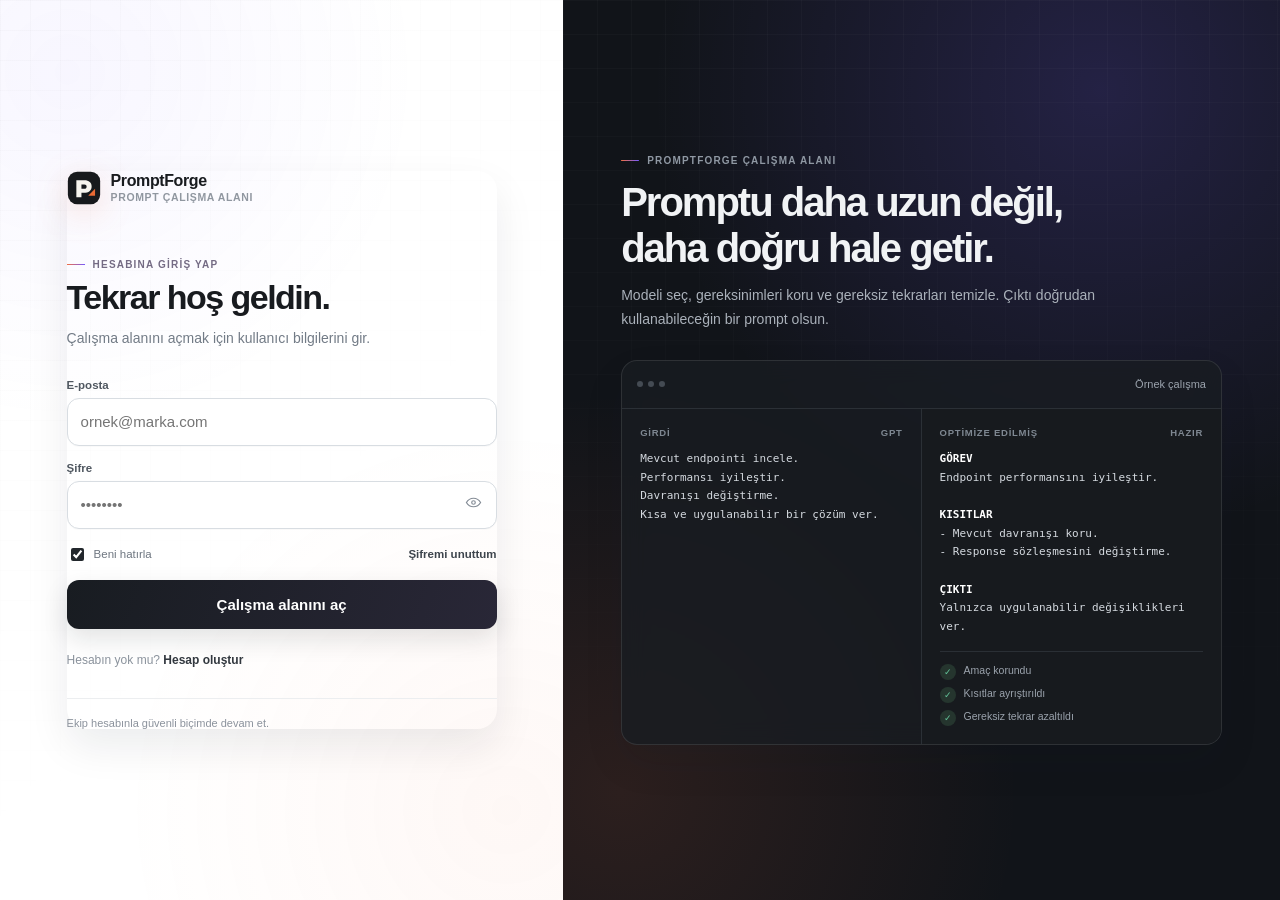
==== wwwroot/app.html @ 9d2fa223 "Add static app shell and auth flow Serve the PromptForge frontend from wwwroot, open the app by defa" ====
<!doctype html>
<html lang="tr">
<head>
  <meta charset="utf-8">
  <meta name="viewport" content="width=device-width,initial-scale=1">
  <meta name="description" content="PromptForge; GPT, Claude, Gemini ve DeepSeek için promptları daha net, daha verimli ve daha kontrollü hale getirir.">
  <title>PromptForge</title>
  <link rel="icon" href="assets/img/kursat-promptforge-mark.svg" type="image/svg+xml">
  <script>
    // Frontend-only önizleme: ilk boyamada yalnızca sistem temasını uygula, veri kalıcılığı kullanma.
    (()=>{const koyu=matchMedia?.("(prefers-color-scheme: dark)")?.matches;document.documentElement.dataset.kursatTheme="light";document.documentElement.dataset.kursatThemePref="light";document.documentElement.dataset.kursatDensity="comfortable";document.documentElement.dataset.kursatMotion="on";})();
  </script>
  <!-- Giriş kontrolü: token yoksa sayfa çizilmeden giriş ekranına yönlendir. -->
  <script src="assets/js/kursat-session.js"></script>
  <script>PromptForgeSession.requireAuth("auth/sign-in.html");</script>
  <link rel="stylesheet" href="assets/css/kursat-promptforge.css">
</head>
<body>
<div class="kursat-app">
  <!-- Sol menüyü burada tutuyorum; mobilde aynı menüyü drawer olarak açıyorum. -->
  <aside class="kursat-sidebar" id="kursat-sidebar" aria-label="Ana menü">
    <div class="kursat-brand-row">
      <button class="kursat-brand" type="button" data-kursat-view="forge" aria-label="PromptForge ana çalışma alanı">
        <img src="assets/img/kursat-promptforge-mark.svg" alt="">
        <span class="kursat-brand-copy"><strong>PromptForge</strong></span>
      </button>
      <button class="kursat-sidebar-close" id="kursat-sidebar-close" type="button" aria-label="Menüyü kapat">
        <svg viewBox="0 0 24 24"><path d="m6 6 12 12M18 6 6 18"/></svg>
      </button>
    </div>

    <nav class="kursat-nav" aria-label="PromptForge bölümleri">
      <div class="kursat-nav-group">
        <p class="kursat-nav-label">Çalışma alanı</p>
        <button class="kursat-nav-button is-active" data-kursat-view="forge" type="button"><span class="kursat-nav-icon"><svg viewBox="0 0 24 24"><path d="M12 3v4m0 10v4M3 12h4m10 0h4M5.6 5.6l2.8 2.8m7.2 7.2 2.8 2.8m0-12.8-2.8 2.8m-7.2 7.2-2.8 2.8"/></svg></span><span>Optimize Et</span></button>
      </div>

      <div class="kursat-nav-group">
        <p class="kursat-nav-label">Oluştur</p>
        <button class="kursat-nav-button" data-kursat-view="workshop" type="button"><span class="kursat-nav-icon"><svg viewBox="0 0 24 24"><path d="M4 5h16v14H4zM8 9h8m-8 4h5"/></svg></span><span>Atölye</span></button>
        <button class="kursat-nav-button" data-kursat-view="flows" type="button"><span class="kursat-nav-icon"><svg viewBox="0 0 24 24"><circle cx="6" cy="6" r="2"/><circle cx="18" cy="12" r="2"/><circle cx="6" cy="18" r="2"/><path d="M8 6h4a4 4 0 0 1 4 4v0M8 18h4a4 4 0 0 0 4-4v0"/></svg></span><span>Akışlar</span></button>
        <button class="kursat-nav-button" data-kursat-view="blocks" type="button"><span class="kursat-nav-icon"><svg viewBox="0 0 24 24"><rect x="4" y="4" width="6" height="6" rx="1"/><rect x="14" y="4" width="6" height="6" rx="1"/><rect x="4" y="14" width="6" height="6" rx="1"/><rect x="14" y="14" width="6" height="6" rx="1"/></svg></span><span>Yapı Taşları</span></button>
      </div>

      <div class="kursat-nav-group">
        <p class="kursat-nav-label">Kütüphane</p>
        <button class="kursat-nav-button" data-kursat-view="history" type="button"><span class="kursat-nav-icon"><svg viewBox="0 0 24 24"><path d="M3 12a9 9 0 1 0 3-6.7L3 8"/><path d="M3 3v5h5M12 7v6l4 2"/></svg></span><span>Geçmiş</span></button>
        <button class="kursat-nav-button" data-kursat-view="favorites" type="button"><span class="kursat-nav-icon"><svg viewBox="0 0 24 24"><path d="m12 3 2.7 5.5 6.1.9-4.4 4.3 1 6.1-5.4-2.9-5.4 2.9 1-6.1-4.4-4.3 6.1-.9z"/></svg></span><span>Favoriler</span></button>
      </div>

      <div class="kursat-nav-group">
        <p class="kursat-nav-label">Araçlar</p>
        <button class="kursat-nav-button" data-kursat-view="compare" type="button"><span class="kursat-nav-icon"><svg viewBox="0 0 24 24"><path d="M8 4v16M16 4v16M4 8h4m8 0h4M4 16h4m8 0h4"/></svg></span><span>Karşılaştır</span></button>
        <button class="kursat-nav-button" data-kursat-view="health" type="button"><span class="kursat-nav-icon"><svg viewBox="0 0 24 24"><path d="M4 12h4l2-5 4 10 2-5h4"/></svg></span><span>Prompt Analizi</span></button>
      </div>

      <div class="kursat-nav-group">
        <p class="kursat-nav-label">Tercihler</p>
        <button class="kursat-nav-button" data-kursat-view="settings" type="button"><span class="kursat-nav-icon"><svg viewBox="0 0 24 24"><circle cx="12" cy="12" r="3"/><path d="M19.4 15a1.7 1.7 0 0 0 .3 1.9l.1.1-2.8 2.8-.1-.1a1.7 1.7 0 0 0-1.9-.3 1.7 1.7 0 0 0-1 1.5V21h-4v-.1a1.7 1.7 0 0 0-1-1.5 1.7 1.7 0 0 0-1.9.3l-.1.1L4.2 17l.1-.1a1.7 1.7 0 0 0 .3-1.9A1.7 1.7 0 0 0 3.1 14H3v-4h.1a1.7 1.7 0 0 0 1.5-1 1.7 1.7 0 0 0-.3-1.9L4.2 7 7 4.2l.1.1a1.7 1.7 0 0 0 1.9.3 1.7 1.7 0 0 0 1-1.5V3h4v.1a1.7 1.7 0 0 0 1 1.5 1.7 1.7 0 0 0 1.9-.3l.1-.1L19.8 7l-.1.1a1.7 1.7 0 0 0-.3 1.9 1.7 1.7 0 0 0 1.5 1h.1v4h-.1a1.7 1.7 0 0 0-1.5 1Z"/></svg></span><span>Ayarlar</span></button>
        <button class="kursat-nav-button" id="kursat-signout" type="button"><span class="kursat-nav-icon"><svg viewBox="0 0 24 24"><path d="M10 5H5v14h5M14 8l4 4-4 4M8 12h10"/></svg></span><span>Çıkış</span></button>
      </div>
    </nav>

    <div class="kursat-sidebar-footer"><strong>PromptForge Pro</strong><p>Daha net promptlar oluştur, sürümlerini koru ve iş akışını hızlandır.</p><button class="kursat-sidebar-cta" type="button">Planları Gör</button></div>
  </aside>
  <button class="kursat-sidebar-backdrop" id="kursat-sidebar-backdrop" type="button" aria-label="Menüyü kapat"></button>

  <main class="kursat-main">
    <header class="kursat-topbar">
      <div class="kursat-topbar-left">
        <button class="kursat-mobile-menu" id="kursat-mobile-menu" type="button" aria-label="Menüyü aç"><svg viewBox="0 0 24 24"><path d="M4 7h16M4 12h16M4 17h16"/></svg></button>
        <div class="kursat-page-context"><small id="kursat-context-group">Çalışma alanı</small><strong id="kursat-context-title">Optimize Et</strong></div>
      </div>
      <div class="kursat-topbar-actions">
        <span class="kursat-workspace-status"><i></i><span>Çalışma alanı</span></span>
        <button class="kursat-command-button" id="kursat-open-command" type="button"><svg viewBox="0 0 24 24"><circle cx="11" cy="11" r="6"/><path d="m16 16 4 4"/></svg><span>Ara ve komut çalıştır</span><span class="kursat-key">⌘K</span></button>
        <button class="kursat-icon-button kursat-theme-quick" id="kursat-theme-quick" type="button" aria-label="Temayı değiştir"><svg class="kursat-theme-icon-sun" viewBox="0 0 24 24"><circle cx="12" cy="12" r="4"/><path d="M12 2v2m0 16v2M4.93 4.93l1.42 1.42m11.3 11.3 1.42 1.42M2 12h2m16 0h2M4.93 19.07l1.42-1.42m11.3-11.3 1.42-1.42"/></svg><svg class="kursat-theme-icon-moon" viewBox="0 0 24 24"><path d="M20 15.2A8 8 0 0 1 8.8 4 8.5 8.5 0 1 0 20 15.2Z"/></svg></button>
        <button class="kursat-user-button" type="button" data-kursat-view="settings"><span class="kursat-avatar">PF</span><span>Hesabım</span></button>
      </div>
    </header>

    <div class="kursat-content" id="kursat-main-content" tabindex="-1">
      <!-- Optimize ekranını ana iş akışı olarak burada tutuyorum. -->
      <section class="kursat-view is-active" id="kursat-view-forge" data-kursat-title="Optimize Et" data-kursat-group="Çalışma alanı">
        <div class="kursat-page-head kursat-forge-hero">
          <div class="kursat-page-head-copy"><span class="kursat-eyebrow"><i></i> Prompt optimize edici</span><h1>Daha net promptlar,<br><em>daha güçlü çıktılar.</em></h1><p>Ham talimatlarını daha açık, daha düzenli ve modele daha uyumlu hale getir. Kritik bağlamı koru, gereksiz karmaşıklığı azalt.</p><div class="kursat-hero-meta"><span>Netlik</span><span>Yapı</span><span>Model uyumu</span></div></div>
          <div class="kursat-head-actions"><button class="kursat-button" id="kursat-load-example" type="button">Örnek yükle</button><button class="kursat-button" data-kursat-view="workshop" type="button">Atölyeden başla</button></div>
        </div>

        <div class="kursat-studio-label"><span>01</span><div><strong>Hedef motor</strong><small>Promptun davranışını hedef modele göre kalibre et.</small></div></div>
        <div class="kursat-model-bar" id="kursat-model-bar">
          <button class="kursat-model-option is-active" data-kursat-model="gpt" type="button"><span class="kursat-model-glyph">GPT</span><span class="kursat-model-copy"><strong>GPT</strong><small>OpenAI</small></span></button>
          <button class="kursat-model-option" data-kursat-model="claude" type="button"><span class="kursat-model-glyph">CL</span><span class="kursat-model-copy"><strong>Claude</strong><small>Anthropic</small></span></button>
          <button class="kursat-model-option" data-kursat-model="gemini" type="button"><span class="kursat-model-glyph">GM</span><span class="kursat-model-copy"><strong>Gemini</strong><small>Google</small></span></button>
          <button class="kursat-model-option" data-kursat-model="deepseek" type="button"><span class="kursat-model-glyph">DS</span><span class="kursat-model-copy"><strong>DeepSeek</strong><small>DeepSeek</small></span></button>
          <button class="kursat-model-option" data-kursat-model="universal" type="button"><span class="kursat-model-glyph">∞</span><span class="kursat-model-copy"><strong>Evrensel</strong><small>Model bağımsız</small></span></button>
        </div>

        <article class="kursat-control-deck" aria-label="Prompt derleme ayarları">
          <div class="kursat-control-deck-head"><div><span class="kursat-studio-index">02</span><strong>Derleme profili</strong></div><span class="kursat-control-hint">Çıktı sözleşmesine otomatik eklenir</span></div>
          <div class="kursat-control-grid">
            <label class="kursat-compact-field"><span>Kullanım senaryosu</span><select class="kursat-select" id="kursat-use-case"><option value="general">Genel</option><option value="coding">Kod & mühendislik</option><option value="research">Araştırma & analiz</option><option value="content">İçerik & marka</option><option value="data">Veri & yapılandırma</option></select></label>
            <label class="kursat-compact-field"><span>Çıktı formatı</span><select class="kursat-select" id="kursat-response-format"><option value="auto">Akıllı seçim</option><option value="markdown">Markdown</option><option value="json">Geçerli JSON</option><option value="table">Tablo</option><option value="checklist">Kontrol listesi</option><option value="code">Kod / dosya</option></select></label>
            <label class="kursat-compact-field"><span>Yanıt dili</span><select class="kursat-select" id="kursat-response-language"><option value="prompt">Prompt ile aynı</option><option value="tr">Türkçe</option><option value="en">English</option></select></label>
            <div class="kursat-policy-stack" aria-label="Davranış politikaları">
              <button class="kursat-policy-toggle is-on" id="kursat-ask-clarifying" type="button" aria-pressed="true"><span><i></i></span><div><strong>Netleştirme kapısı</strong><small>Kritik bilgi eksikse önce sor</small></div></button>
              <button class="kursat-policy-toggle is-on" id="kursat-expose-assumptions" type="button" aria-pressed="true"><span><i></i></span><div><strong>Varsayım görünürlüğü</strong><small>Varsayımları açıkça belirt</small></div></button>
            </div>
          </div>
        </article>

        <section class="kursat-feature-strip" aria-label="PromptForge özellikleri">
          <article class="kursat-feature-tile"><span class="kursat-feature-index">01</span><div><strong>Tek tık optimizasyon</strong><p>Belirsiz istemleri daha net, uygulanabilir ve sonuç odaklı hale getir.</p></div></article>
          <article class="kursat-feature-tile"><span class="kursat-feature-index">02</span><div><strong>Modele göre kalibre et</strong><p>GPT, Claude, Gemini ve DeepSeek için aynı ekrandan doğru davranışı hedefle.</p></div></article>
          <article class="kursat-feature-tile"><span class="kursat-feature-index">03</span><div><strong>Yapı önerileri al</strong><p>Eksik bağlamı, kısıtları ve çıktı formatını otomatik olarak görünür hale getir.</p></div></article>
          <article class="kursat-feature-tile"><span class="kursat-feature-index">04</span><div><strong>Önce / sonra karşılaştır</strong><p>Yapılan değişiklikleri, kalite etkisini ve çıktı farkını tek yerde incele.</p></div></article>
        </section>

        <section class="kursat-example-section" aria-label="Hazır örnekler">
          <div class="kursat-section-head"><div><span class="kursat-eyebrow">Hazır örnekler</span><h2>Başlamak için örnek istemler</h2><p>En sık kullanılan senaryolardan birini seç, düzenle ve optimize etmeye başla.</p></div></div>
          <div class="kursat-example-grid">
            <button class="kursat-example-card" type="button" data-kursat-prompt-template="Yeni bir SaaS ürünü için güven veren, sade ve ikna edici bir ürün açılış sayfası metni yaz. Hedef kitleyi tanımla, ana faydaları öne çıkar ve CTA önerileri ver."><span class="kursat-example-tag">Ürün</span><strong>Landing page metni</strong><p>Ürün faydalarını açık ve ikna edici bir yapıya dönüştür.</p></button>
            <button class="kursat-example-card" type="button" data-kursat-prompt-template="Bir teknik dokümanı geliştir. Belirsiz yerleri düzelt, yapı ekle, eksik gereksinimleri görünür kıl ve çıktıyı markdown biçiminde ver."><span class="kursat-example-tag">Dokümantasyon</span><strong>Teknik prompt iyileştirme</strong><p>Uzun teknik talepleri daha net ve uygulanabilir hale getir.</p></button>
            <button class="kursat-example-card" type="button" data-kursat-prompt-template="Instagram, X ve LinkedIn için aynı kampanyayı farklı tonlarda uyarlayan sosyal medya promptu hazırla. Her kanal için ayrı çıktı ver."><span class="kursat-example-tag">Pazarlama</span><strong>Sosyal medya varyasyonları</strong><p>Tek fikirden platforma özel içerik varyasyonları üret.</p></button>
            <button class="kursat-example-card" type="button" data-kursat-prompt-template="Bir backend endpointini analiz et. Mevcut davranışı bozma, performans darboğazlarını tespit et, çözüm önerilerini adım adım ve kod odaklı ver."><span class="kursat-example-tag">Mühendislik</span><strong>Kod ve mimari analizi</strong><p>Mühendislik görevleri için daha kesin ve kontrollü promptlar oluştur.</p></button>
          </div>
        </section>

        <div class="kursat-forge-layout">
          <div>
            <article class="kursat-card kursat-editor-card">
              <div class="kursat-card-head">
                <div><span class="kursat-panel-kicker">03 · Düzenleyici</span><h2>Kaynak prompt</h2><p>Ham fikri, mevcut promptu veya talimatlarını buraya ekle.</p></div>
                <div class="kursat-editor-toolbar">
                  <button class="kursat-editor-action kursat-editor-action--icon" id="kursat-undo" type="button" title="Geri al" aria-label="Geri al" disabled><svg viewBox="0 0 24 24"><path d="M9 7 4 12l5 5M5 12h8a6 6 0 0 1 6 6"/></svg></button>
                  <button class="kursat-editor-action kursat-editor-action--icon" id="kursat-redo" type="button" title="Yinele" aria-label="Yinele" disabled><svg viewBox="0 0 24 24"><path d="m15 7 5 5-5 5m4-5h-8a6 6 0 0 0-6 6"/></svg></button>
                  <button class="kursat-editor-action" id="kursat-paste" type="button">Yapıştır</button>
                  <button class="kursat-editor-action" id="kursat-import" type="button">İçe aktar</button>
                  <button class="kursat-editor-action" id="kursat-focus-editor" type="button"><span class="kursat-action-icon"><svg viewBox="0 0 24 24"><path d="M8 3H3v5M16 3h5v5M8 21H3v-5m13 5h5v-5"/></svg></span><span>Odak modu</span></button>
                  <button class="kursat-editor-action" id="kursat-clear-prompt" type="button">Temizle</button>
                </div>
              </div>
              <div class="kursat-editor-dropzone">
                <textarea class="kursat-prompt-textarea" id="kursat-prompt-input" spellcheck="true" placeholder="Örneğin: Bu API endpointini incele, gereksiz sorguları azalt ve mevcut davranışı bozmadan performansı iyileştir..."></textarea>
                <div class="kursat-drop-overlay" id="kursat-drop-overlay" aria-hidden="true"><div><svg viewBox="0 0 24 24"><path d="M12 16V4m0 0-4 4m4-4 4 4M5 15v4h14v-4"/></svg><strong>Dosyayı buraya bırak</strong><span>.txt, .md veya .json</span></div></div>
              </div>
              <div class="kursat-editor-insights" id="kursat-editor-insights">
                <div class="kursat-insight-primary"><span class="kursat-spark">✦</span><div><strong>Prompt anatomisi</strong><small id="kursat-anatomy-summary">Yazmaya başladığında yapı ve değişkenler burada görünür.</small></div></div>
                <div class="kursat-variable-list" id="kursat-variable-list"><span class="kursat-variable-empty">Değişken yok</span></div>
              </div>
              <div class="kursat-editor-footer">
                <div class="kursat-editor-meta"><span class="kursat-token-count" id="kursat-token-count">0 tahmini token</span><span class="kursat-draft-status" id="kursat-draft-status" aria-live="polite">Hazır</span></div>
                <div class="kursat-forge-action-row">
                  <div class="kursat-goal-control" id="kursat-goal-control" aria-label="Optimizasyon hedefi">
                    <button class="kursat-goal-option" data-kursat-goal="quality" type="button">En iyi sonuç</button>
                    <button class="kursat-goal-option is-active" data-kursat-goal="balanced" type="button">Dengeli</button>
                    <button class="kursat-goal-option" data-kursat-goal="lean" type="button">En düşük kullanım</button>
                  </div>
                  <button class="kursat-button kursat-button--accent kursat-forge-button" id="kursat-forge-button" type="button" title="Ctrl/Cmd + Enter"><span class="kursat-forge-button-bg" aria-hidden="true"></span><span class="kursat-forge-button-icon" aria-hidden="true"><svg viewBox="0 0 24 24"><path d="M12 3v4m0 10v4M3 12h4m10 0h4M5.6 5.6l2.8 2.8m7.2 7.2 2.8 2.8m0-12.8-2.8 2.8m-7.2 7.2-2.8 2.8"/></svg></span><span class="kursat-forge-button-label">Optimize Et</span><kbd class="kursat-button-shortcut">⌘↵</kbd></button>
                </div>
              </div>
            </article>

            <article class="kursat-card kursat-process kursat-hidden" id="kursat-forge-process" aria-live="polite">
              <div class="kursat-process-top"><div><span class="kursat-process-kicker">İşleniyor</span><strong id="kursat-process-title">Prompt yapısı okunuyor</strong></div><span class="kursat-process-percent" id="kursat-process-percent">0%</span></div>
              <div class="kursat-process-track"><span id="kursat-process-track"></span></div>
              <div class="kursat-process-steps"><span class="is-active" data-kursat-process-step="0">Yapı</span><span data-kursat-process-step="1">Gereksinimler</span><span data-kursat-process-step="2">Model uyumu</span><span data-kursat-process-step="3">Son kontrol</span></div>
            </article>

            <article class="kursat-card kursat-error-state kursat-hidden" id="kursat-forge-error" role="alert" aria-live="assertive">
              <div class="kursat-error-icon" aria-hidden="true"><svg viewBox="0 0 24 24"><path d="M12 8v5m0 3h.01M10.3 4.6 3.4 17a2 2 0 0 0 1.75 3h13.7a2 2 0 0 0 1.75-3L13.7 4.6a2 2 0 0 0-3.4 0Z"/></svg></div>
              <div class="kursat-error-copy"><strong id="kursat-forge-error-title">İşlem tamamlanamadı</strong><span id="kursat-forge-error-message">Bağlantıyı veya model ayarlarını kontrol edip tekrar deneyebilirsin.</span></div>
              <button class="kursat-button" id="kursat-forge-retry" type="button">Tekrar dene</button>
            </article>

            <article class="kursat-card kursat-result kursat-hidden" id="kursat-result">
              <div class="kursat-result-summary">
                <div class="kursat-metric"><small>Prompt sağlığı</small><strong id="kursat-metric-health">—</strong></div>
                <div class="kursat-metric"><small>Token değişimi</small><strong id="kursat-metric-token">—</strong></div>
                <div class="kursat-metric"><small>Gereksinimler</small><strong id="kursat-metric-rules">—</strong></div>
                <div class="kursat-metric"><small>Hedef model</small><strong id="kursat-metric-model">—</strong></div>
              </div>
              <div class="kursat-result-tabs">
                <button class="kursat-result-tab is-active" data-kursat-result-tab="prompt" type="button">Optimize edilmiş prompt</button>
                <button class="kursat-result-tab" data-kursat-result-tab="changes" type="button">Değişiklikler</button>
                <button class="kursat-result-tab" data-kursat-result-tab="rules" type="button">Gereksinimler</button>
                <button class="kursat-result-tab" data-kursat-result-tab="diagnostics" type="button">Kalite raporu</button>
              </div>
              <div class="kursat-result-panel is-active" data-kursat-result-panel="prompt"><div class="kursat-toolbar"><div class="kursat-toolbar-left"><span class="kursat-badge kursat-badge--accent" id="kursat-result-badge">Hazır</span></div><div class="kursat-toolbar-right"><button class="kursat-button kursat-button--ghost" id="kursat-use-result" type="button">Editöre al</button><button class="kursat-button kursat-button--ghost" id="kursat-download-result" type="button">İndir</button><button class="kursat-button" id="kursat-save-favorite" type="button">Favoriye ekle</button><button class="kursat-button kursat-button--primary" id="kursat-copy-result" type="button" title="Ctrl/Cmd + Shift + C">Kopyala</button></div></div><pre class="kursat-result-code" id="kursat-result-code" tabindex="0"></pre></div>
              <div class="kursat-result-panel" data-kursat-result-panel="changes"><div class="kursat-semantic-changes" id="kursat-semantic-changes"></div><div class="kursat-two-col"><div class="kursat-diff-box"><header>Orijinal</header><div class="kursat-diff-content" id="kursat-diff-original"></div></div><div class="kursat-diff-box"><header>Optimize edilmiş</header><div class="kursat-diff-content" id="kursat-diff-optimized"></div></div></div></div>
              <div class="kursat-result-panel" data-kursat-result-panel="rules"><ul class="kursat-list-clean" id="kursat-rule-list"></ul></div>
              <div class="kursat-result-panel" data-kursat-result-panel="diagnostics"><div class="kursat-diagnostic-grid" id="kursat-diagnostic-grid"></div></div>
            </article>
          </div>

          <aside class="kursat-card kursat-preflight">
            <div class="kursat-card-head"><div><span class="kursat-panel-kicker">04 · Kalite kontrolü</span><h3>Kalite kontrolü</h3><p>Promptu optimize etmeden önce netlik, yapı ve eksikleri ölçer.</p></div><div class="kursat-score-orbit" id="kursat-score-orbit" style="--score:0"><strong id="kursat-live-score">0</strong><small>/100</small></div></div>
            <div class="kursat-preflight-body">
              <div class="kursat-preflight-state"><span class="kursat-status-dot" id="kursat-preflight-dot"></span><div><strong id="kursat-preflight-title">Henüz analiz yapılmadı</strong><span id="kursat-preflight-subtitle">Prompt yazdıkça kontrol başlayacak.</span></div></div>
              <div class="kursat-issue-list" id="kursat-issue-list"><div class="kursat-empty-mini">Eksik bağlam, belirsiz ifade, tekrar ve çıktı tanımı burada gösterilecek.</div></div>
              <div class="kursat-structure-checks" id="kursat-structure-checks" aria-label="Prompt yapı kontrolü"></div>
              <button class="kursat-button kursat-button--smart" id="kursat-complete-structure" type="button"><span>✦</span> Eksik iskeleti tamamla</button>
            </div>
          </aside>
        </div>
      </section>

      <section class="kursat-view" id="kursat-view-workshop" data-kursat-title="Atölye" data-kursat-group="Oluştur">
        <div class="kursat-page-head"><div class="kursat-page-head-copy"><span class="kursat-eyebrow">Atölye</span><h1>Sıfırdan prompt oluştur.</h1><p>Hazır prompt seçmek yerine amacını belirle. PromptForge sana yalnızca gerekli alanları açsın ve çıktıyı canlı oluştursun.</p></div></div>
        <div class="kursat-grid-3" id="kursat-route-grid"></div>
        <article class="kursat-card kursat-builder kursat-hidden" id="kursat-workshop-builder"></article>
      </section>

      <section class="kursat-view" id="kursat-view-flows" data-kursat-title="Akışlar" data-kursat-group="Oluştur">
        <div class="kursat-page-head"><div class="kursat-page-head-copy"><span class="kursat-eyebrow">Akışlar</span><h1>Karmaşık işi adımlara böl.</h1><p>Tek bir uzun prompt yerine görevin mantığını kur. Gereksiz adımları kapat, kalanları editöre aktar.</p></div></div>
        <div class="kursat-grid-3" id="kursat-flow-grid"></div>
        <article class="kursat-card kursat-builder kursat-hidden" id="kursat-flow-builder"></article>
      </section>

      <section class="kursat-view" id="kursat-view-blocks" data-kursat-title="Yapı Taşları" data-kursat-group="Oluştur">
        <div class="kursat-page-head"><div class="kursat-page-head-copy"><span class="kursat-eyebrow">Yapı Taşları</span><h1>Kendi prompt iskeletini oluştur.</h1><p>Amaç, bağlam, kısıt, kalite ve çıktı tanımı gibi parçaları seç; metinlerini düzenle ve tek bir promptta birleştir.</p></div></div>
        <div class="kursat-grid-3" id="kursat-block-grid"></div>
        <div class="kursat-composer">
          <article class="kursat-card kursat-builder"><div class="kursat-card-head"><div><h3>Seçilen parçalar</h3><p>Metinleri doğrudan düzenleyebilirsin.</p></div></div><div class="kursat-composer-stack kursat-composer-stack--padded" id="kursat-composer-stack"></div></article>
          <article class="kursat-card kursat-builder"><div class="kursat-card-head"><div><h3>Canlı prompt</h3><p>Yalnızca seçtiğin parçalar birleştirilir.</p></div></div><div class="kursat-builder-preview"><pre id="kursat-block-preview"></pre></div><div class="kursat-actions-end kursat-actions-end--top"><button class="kursat-button kursat-button--primary" id="kursat-blocks-to-forge" type="button">Editöre aktar</button></div></article>
        </div>
      </section>

      <section class="kursat-view" id="kursat-view-history" data-kursat-title="Geçmiş" data-kursat-group="Kütüphane">
        <div class="kursat-page-head"><div class="kursat-page-head-copy"><span class="kursat-eyebrow">Kütüphane</span><h1>Optimizasyon geçmişi</h1><p>Son çalışmalarını incele, yeniden aç veya sürümler arasında karşılaştırma yap.</p></div><div class="kursat-head-actions"><button class="kursat-button kursat-button--danger" id="kursat-clear-history" type="button">Geçmişi temizle</button></div></div>
        <div class="kursat-toolbar"><div class="kursat-toolbar-left"><label class="kursat-search"><svg viewBox="0 0 24 24"><circle cx="11" cy="11" r="6"/><path d="m16 16 4 4"/></svg><input class="kursat-input" id="kursat-history-search" placeholder="Geçmişte ara"></label><select class="kursat-select kursat-select--auto" id="kursat-history-model"><option value="all">Tüm modeller</option><option value="gpt">GPT</option><option value="claude">Claude</option><option value="gemini">Gemini</option><option value="deepseek">DeepSeek</option><option value="universal">Evrensel</option></select></div><div class="kursat-toolbar-right"><span class="kursat-badge" id="kursat-history-count">0 kayıt</span></div></div>
        <div id="kursat-history-content"></div>
      </section>

      <section class="kursat-view" id="kursat-view-favorites" data-kursat-title="Favoriler" data-kursat-group="Kütüphane">
        <div class="kursat-page-head"><div class="kursat-page-head-copy"><span class="kursat-eyebrow">Kütüphane</span><h1>Favoriler</h1><p>Tekrar kullanmak istediğin optimize edilmiş promptları burada sakla.</p></div></div>
        <div id="kursat-favorites-content"></div>
      </section>

      <section class="kursat-view" id="kursat-view-compare" data-kursat-title="Karşılaştır" data-kursat-group="Araçlar">
        <div class="kursat-page-head"><div class="kursat-page-head-copy"><span class="kursat-eyebrow">Karşılaştır</span><h1>İki sürümü yan yana incele.</h1><p>Token tahmini, prompt sağlığı ve metin yapısı arasındaki farkları tek ekranda gör.</p></div></div>
        <div id="kursat-compare-content"></div>
      </section>

      <section class="kursat-view" id="kursat-view-health" data-kursat-title="Prompt Analizi" data-kursat-group="Araçlar">
        <div class="kursat-page-head"><div class="kursat-page-head-copy"><span class="kursat-eyebrow">Prompt Analizi</span><h1>Promptunun güçlü ve zayıf yönlerini gör.</h1><p>Netlik, bağlam, kısıtlar, çıktı tanımı, özgüllük ve verimlilik kriterlerini ayrı ayrı incele.</p></div></div>
        <article class="kursat-card kursat-health-entry"><textarea class="kursat-textarea kursat-health-input" id="kursat-health-input" placeholder="Analiz etmek istediğin promptu buraya yaz..."></textarea><div class="kursat-actions-end"><button class="kursat-button kursat-button--primary" id="kursat-health-analyze" type="button">Analiz Et</button></div></article>
        <div id="kursat-health-results"></div>
      </section>

      <section class="kursat-view" id="kursat-view-settings" data-kursat-title="Ayarlar" data-kursat-group="Tercihler">
        <div class="kursat-page-head"><div class="kursat-page-head-copy"><span class="kursat-eyebrow">Ayarlar</span><h1>Çalışma alanını kişiselleştir.</h1><p>Çalışma alanının görünümünü, varsayılan model tercihini ve üretkenlik ayarlarını yönet.</p></div></div>
        <div class="kursat-settings-grid">
          <article class="kursat-card kursat-settings-card"><h3>Varsayılanlar</h3><p>Yeni bir çalışmada kullanılacak başlangıç tercihlerini belirle.</p><div class="kursat-field"><label for="kursat-setting-model">Varsayılan model</label><select class="kursat-select" id="kursat-setting-model"><option value="gpt">GPT</option><option value="claude">Claude</option><option value="gemini">Gemini</option><option value="deepseek">DeepSeek</option><option value="universal">Evrensel</option></select></div><div class="kursat-field kursat-field--spaced"><label for="kursat-setting-goal">Varsayılan hedef</label><select class="kursat-select" id="kursat-setting-goal"><option value="quality">En iyi sonuç</option><option value="balanced">Dengeli</option><option value="lean">En düşük kullanım</option></select></div></article>
          <article class="kursat-card kursat-settings-card"><h3>Verimlilik</h3><p>Daha hızlı çalışmak ve tekrar eden işleri azaltmak için önerilen ayarlar.</p><div class="kursat-setting-row"><div><strong>Akıllı öneriler</strong><span>Eksik bağlam, ton ve çıktı yapısı için yardımcı öneriler sunar.</span></div><span class="kursat-badge">Etkin</span></div><div class="kursat-setting-row"><div><strong>Favori akışlar</strong><span>Sık kullandığın düzenleri tekrar kullanmak için erişilebilir tutar.</span></div><span class="kursat-badge">Hazır</span></div><div class="kursat-setting-row"><div><strong>Çalışma ritmi</strong><span>Daha az tıklama ile daha hızlı optimize etmek için arayüzü sade tutar.</span></div><span class="kursat-badge">Önerilen</span></div></article>
          <article class="kursat-card kursat-settings-card"><h3>Çalışma deneyimi</h3><p>Ürünü ekiplerin günlük kullanımına daha uygun hale getiren temel yüzeyler.</p><div class="kursat-setting-row"><div><strong>Çoklu model desteği</strong><span>Model seçimi ve hedefe göre optimize etme akışı tek yüzeyde yönetilir.</span></div><span class="kursat-badge">Hazır</span></div><div class="kursat-setting-row"><div><strong>Önce / sonra karşılaştırma</strong><span>İyileştirilen promptu ve değişikliklerini yan yana inceleyebilirsin.</span></div><span class="kursat-badge">Hazır</span></div></article>
          <article class="kursat-card kursat-settings-card kursat-appearance-card"><h3>Görünüm</h3><p>Tema, hareket ve arayüz yoğunluğunu bu oturum için anlık önizle.</p>
            <div class="kursat-setting-stack"><div><strong>Tema</strong><span>Varsayılan görünümü seç ve gerektiğinde hızlıca değiştir.</span></div><div class="kursat-segmented" id="kursat-theme-choice" role="group" aria-label="Tema"><button type="button" data-kursat-theme-choice="light">Açık</button><button type="button" data-kursat-theme-choice="dark">Koyu</button><button type="button" data-kursat-theme-choice="system">Sistem</button></div></div>
            <div class="kursat-setting-row"><div><strong>Hareket</strong><span>Geçiş ve mikro animasyonları kullan.</span></div><button class="kursat-toggle is-on" id="kursat-motion-toggle" type="button" aria-label="Hareketi aç veya kapat"><span></span></button></div>
            <div class="kursat-setting-stack"><div><strong>Yoğunluk</strong><span>Daha rahat veya daha sıkı bir çalışma alanı seç.</span></div><div class="kursat-segmented" id="kursat-density-choice" role="group" aria-label="Arayüz yoğunluğu"><button type="button" data-kursat-density-choice="comfortable">Rahat</button><button type="button" data-kursat-density-choice="compact">Sıkı</button></div></div>
          </article>
          <article class="kursat-card kursat-settings-card"><h3>Klavye kısayolları</h3><p>Sık kullanılan arayüz işlemlerini mouse kullanmadan çalıştır.</p><div class="kursat-shortcut-list"><div><span>Komut paleti</span><kbd>Ctrl/⌘ K</kbd></div><div><span>Promptu optimize et</span><kbd>Ctrl/⌘ Enter</kbd></div><div><span>Sonucu kopyala</span><kbd>Ctrl/⌘ Shift C</kbd></div><div><span>Odak modunu aç</span><kbd>Ctrl/⌘ Shift F</kbd></div><div><span>Odak / modal kapat</span><kbd>Esc</kbd></div></div></article>
          <article class="kursat-card kursat-settings-card"><h3>Ekip alanı</h3><p>Ekiplerin birlikte çalışırken ihtiyaç duyacağı ana yüzeyler ve yönetim alanları.</p><div class="kursat-setting-row"><div><strong>Profil ve plan</strong><span>Kullanıcı profili, plan yönetimi ve erişim tercihleri.</span></div><span class="kursat-badge">Hazır</span></div><div class="kursat-setting-row"><div><strong>Kütüphane</strong><span>Geçmiş, favoriler, sürümler ve karşılaştırma alanları.</span></div><span class="kursat-badge">Hazır</span></div><div class="kursat-setting-row"><div><strong>Paylaşım</strong><span>Çalışmaları ekip içinde düzenlemek, paylaşmak ve sürümlemek için temel yüzeyler.</span></div><span class="kursat-badge">Hazır</span></div></article>
        </div>
      </section>
    </div>
  </main>
</div>

<button class="kursat-focus-exit" id="kursat-focus-exit" type="button" aria-label="Odak modundan çık"><svg viewBox="0 0 24 24"><path d="M8 3v5H3m13-5v5h5M8 21v-5H3m13 5v-5h5"/></svg><span>Odak modundan çık</span><kbd>Esc</kbd></button>

<div class="kursat-modal-backdrop" id="kursat-command-backdrop" aria-hidden="true">
  <section class="kursat-modal kursat-command" role="dialog" aria-modal="true" aria-label="Komutlar">
    <div class="kursat-command-search"><input id="kursat-command-search" placeholder="Bir sayfa veya işlem ara..." autocomplete="off"></div>
    <div class="kursat-command-list" id="kursat-command-list"></div>
  </section>
</div>

<div class="kursat-modal-backdrop" id="kursat-confirm-backdrop" aria-hidden="true">
  <section class="kursat-modal" role="dialog" aria-modal="true" aria-labelledby="kursat-confirm-title"><div class="kursat-modal-head"><h2 id="kursat-confirm-title">Emin misin?</h2><button class="kursat-icon-button" id="kursat-confirm-close" type="button" aria-label="Kapat"><svg viewBox="0 0 24 24"><path d="m6 6 12 12M18 6 6 18"/></svg></button></div><div class="kursat-modal-body"><p class="kursat-confirm-copy" id="kursat-confirm-message"></p></div><div class="kursat-modal-foot"><button class="kursat-button" id="kursat-confirm-cancel" type="button">Vazgeç</button><button class="kursat-button kursat-button--danger" id="kursat-confirm-ok" type="button">Devam et</button></div></section>
</div>

<div class="kursat-toast-stack" id="kursat-toast-stack" aria-live="polite"></div>
<input class="kursat-hidden" id="kursat-file-input" type="file" accept=".txt,.md,.json,text/plain,text/markdown,application/json">
<script src="assets/js/kursat-core.js"></script>
<script src="assets/js/kursat-forge.js"></script>
<script src="assets/js/kursat-builders.js"></script>
<script src="assets/js/kursat-library.js"></script>
</body>
</html>
---- wwwroot/assets/css/kursat-promptforge.css ----
:root{
  --kursat-bg:#f5f6f8;
  --kursat-surface:#ffffff;
  --kursat-surface-soft:#f8f9fb;
  --kursat-ink:#17191c;
  --kursat-muted:#69707b;
  --kursat-faint:#98a0ab;
  --kursat-line:#e3e6ea;
  --kursat-line-strong:#d5d9df;
  --kursat-sidebar:#14171a;
  --kursat-sidebar-soft:#1b1f23;
  --kursat-sidebar-text:#f4f5f6;
  --kursat-sidebar-muted:#929aa5;
  --kursat-accent:#e66b35;
  --kursat-accent-soft:#fff1e9;
  --kursat-accent-line:#f2b08d;
  --kursat-success:#167a55;
  --kursat-warning:#9b6617;
  --kursat-danger:#b74646;
  --kursat-shadow:0 12px 34px rgba(20,23,26,.07);
  --kursat-radius:14px;
  --kursat-radius-sm:10px;
  --kursat-sidebar-width:252px;
  --kursat-topbar-height:64px;
  font-family:-apple-system,BlinkMacSystemFont,"Segoe UI",Inter,Roboto,Helvetica,Arial,sans-serif;
  color:var(--kursat-ink);
  background:var(--kursat-bg);
}
*{box-sizing:border-box}
html{scroll-behavior:smooth}
body{margin:0;min-height:100vh;background:var(--kursat-bg);color:var(--kursat-ink);font-size:15px;line-height:1.5}
button,input,textarea,select{font:inherit}
button{cursor:pointer}
a{color:inherit}
svg{display:block}
::selection{background:#ffe0cf;color:#101214}
.kursat-hidden{display:none}
.kursat-app{min-height:100vh}
.kursat-sidebar{position:fixed;inset:0 auto 0 0;width:var(--kursat-sidebar-width);background:var(--kursat-sidebar);color:var(--kursat-sidebar-text);padding:18px 14px;display:flex;flex-direction:column;z-index:40;border-right:1px solid #252a2f}
.kursat-brand-row{display:flex;align-items:center;justify-content:space-between;min-height:42px;padding:0 4px 16px;border-bottom:1px solid #24292e}
.kursat-brand{display:inline-flex;align-items:center;gap:10px;border:0;background:transparent;color:#fff;padding:4px;text-decoration:none;border-radius:9px}
.kursat-brand:hover{background:rgba(255,255,255,.04)}
.kursat-brand img{width:31px;height:31px}
.kursat-brand-copy{display:grid;line-height:1.05;text-align:left}
.kursat-brand-copy strong{font-size:15px;font-weight:760;letter-spacing:-.025em}
.kursat-brand-copy small{margin-top:4px;font-size:10.5px;color:var(--kursat-sidebar-muted);font-weight:600;letter-spacing:.04em;text-transform:uppercase}
.kursat-sidebar-close{display:none;width:34px;height:34px;border:1px solid #30353b;background:#1a1e22;color:#cdd2d8;border-radius:9px;align-items:center;justify-content:center}
.kursat-sidebar-close svg{width:17px;height:17px;fill:none;stroke:currentColor;stroke-width:1.8}
.kursat-nav{padding-top:18px;display:grid;gap:18px;overflow:auto}
.kursat-nav-group{display:grid;gap:5px}
.kursat-nav-label{margin:0 8px 4px;color:#68717c;font-size:10px;font-weight:750;letter-spacing:.12em;text-transform:uppercase}
.kursat-nav-button{width:100%;display:flex;align-items:center;gap:11px;border:0;background:transparent;color:#bec5cd;padding:10px 10px;border-radius:10px;text-align:left;transition:background .16s ease,color .16s ease,transform .16s ease}
.kursat-nav-button:hover{background:#1b2025;color:#fff}
.kursat-nav-button.is-active{background:#22272d;color:#fff}
.kursat-nav-button.is-active .kursat-nav-icon{color:var(--kursat-accent)}
.kursat-nav-icon{width:18px;height:18px;color:#8f98a3;display:grid;place-items:center;flex:0 0 auto}
.kursat-nav-icon svg{width:18px;height:18px;fill:none;stroke:currentColor;stroke-width:1.7;stroke-linecap:round;stroke-linejoin:round}
.kursat-nav-button span:last-child{font-size:13.5px;font-weight:620}
.kursat-sidebar-footer{margin-top:auto;padding:16px 7px 2px;border-top:1px solid #24292e;color:#8f98a3}
.kursat-sidebar-footer strong{display:block;color:#d9dde2;font-size:12px;margin-bottom:3px}
.kursat-sidebar-footer p{margin:0;font-size:11px;line-height:1.55}
.kursat-main{min-height:100vh;margin-left:var(--kursat-sidebar-width)}
.kursat-topbar{height:var(--kursat-topbar-height);position:sticky;top:0;z-index:30;background:rgba(245,246,248,.96);border-bottom:1px solid var(--kursat-line);display:flex;align-items:center;justify-content:space-between;padding:0 28px}
.kursat-topbar-left{display:flex;align-items:center;gap:12px;min-width:0}
.kursat-mobile-menu{display:none;width:38px;height:38px;border:1px solid var(--kursat-line);background:#fff;border-radius:10px;align-items:center;justify-content:center}
.kursat-mobile-menu svg{width:19px;height:19px;fill:none;stroke:#39404a;stroke-width:1.8}
.kursat-page-context{display:grid;gap:1px}
.kursat-page-context small{font-size:10px;font-weight:750;letter-spacing:.1em;text-transform:uppercase;color:#9aa1ab}
.kursat-page-context strong{font-size:14px;font-weight:720;letter-spacing:-.015em;white-space:nowrap;overflow:hidden;text-overflow:ellipsis}
.kursat-topbar-actions{display:flex;align-items:center;gap:8px}
.kursat-command-button,.kursat-user-button{height:38px;border:1px solid var(--kursat-line);background:#fff;border-radius:10px;color:#343a42;display:flex;align-items:center;gap:8px;padding:0 12px;box-shadow:0 1px 0 rgba(20,23,26,.02)}
.kursat-command-button:hover,.kursat-user-button:hover{border-color:#cdd2d8;background:#fbfbfc}
.kursat-command-button svg{width:16px;height:16px;fill:none;stroke:#69717c;stroke-width:1.7}
.kursat-key{font-size:10px;color:#8d949e;border:1px solid #e0e3e7;background:#f6f7f8;border-radius:5px;padding:1px 5px}
.kursat-avatar{width:23px;height:23px;border-radius:7px;background:#1c2024;color:#fff;display:grid;place-items:center;font-size:10px;font-weight:750}
.kursat-content{width:min(1440px,100%);margin:0 auto;padding:36px 34px 64px}
.kursat-view{display:none;animation:kursatViewIn .18s ease both}
.kursat-view.is-active{display:block}
@keyframes kursatViewIn{from{opacity:0;transform:translateY(4px)}to{opacity:1;transform:none}}
.kursat-page-head{display:flex;align-items:flex-end;justify-content:space-between;gap:24px;margin-bottom:24px}
.kursat-page-head-copy{max-width:760px}
.kursat-eyebrow{display:block;margin-bottom:7px;color:#8a929d;font-size:10px;font-weight:800;letter-spacing:.12em;text-transform:uppercase}
.kursat-page-head h1{margin:0;font-size:31px;line-height:1.15;letter-spacing:-.035em;font-weight:760}
.kursat-page-head p{margin:9px 0 0;color:var(--kursat-muted);font-size:14.5px;max-width:680px}
.kursat-head-actions{display:flex;gap:8px;flex-wrap:wrap}
.kursat-button{border:1px solid var(--kursat-line-strong);background:#fff;color:#2b3037;border-radius:10px;min-height:40px;padding:0 14px;display:inline-flex;align-items:center;justify-content:center;gap:8px;font-weight:670;font-size:13.5px;transition:transform .15s ease,background .15s ease,border-color .15s ease,box-shadow .15s ease}
.kursat-button:hover{transform:translateY(-1px);border-color:#bdc3ca;box-shadow:0 7px 18px rgba(20,23,26,.05)}
.kursat-button--primary{background:#1b1f23;color:#fff;border-color:#1b1f23}
.kursat-button--primary:hover{background:#101316;border-color:#101316}
.kursat-button--accent{background:var(--kursat-accent);border-color:var(--kursat-accent);color:#fff}
.kursat-button--accent:hover{background:#d95f2d;border-color:#d95f2d}
.kursat-button--danger{color:#a43b3b;border-color:#e4c0c0;background:#fff}
.kursat-button--ghost{border-color:transparent;background:transparent;color:#66707a;box-shadow:none}
.kursat-button--ghost:hover{background:#f0f2f4;border-color:transparent;box-shadow:none}
.kursat-icon-button{width:38px;height:38px;display:grid;place-items:center;border:1px solid var(--kursat-line);background:#fff;border-radius:10px;color:#656d77}
.kursat-icon-button:hover{color:#20252a;border-color:#cbd0d6}
.kursat-icon-button svg{width:18px;height:18px;fill:none;stroke:currentColor;stroke-width:1.8;stroke-linecap:round;stroke-linejoin:round}
.kursat-card{background:var(--kursat-surface);border:1px solid var(--kursat-line);border-radius:var(--kursat-radius);box-shadow:0 1px 0 rgba(20,23,26,.015)}
.kursat-card-head{padding:17px 18px;border-bottom:1px solid var(--kursat-line);display:flex;align-items:center;justify-content:space-between;gap:16px}
.kursat-card-head h2,.kursat-card-head h3{margin:0;font-size:14px;font-weight:730;letter-spacing:-.015em}
.kursat-card-head p{margin:3px 0 0;font-size:12px;color:#89919b}
.kursat-model-bar{display:grid;grid-template-columns:repeat(5,minmax(0,1fr));gap:7px;padding:10px;background:#f4f5f7;border:1px solid var(--kursat-line);border-radius:12px;margin-bottom:14px}
.kursat-model-option{border:1px solid transparent;background:transparent;border-radius:9px;min-height:50px;padding:7px 10px;display:flex;align-items:center;gap:9px;text-align:left;color:#4f5761;transition:.15s ease}
.kursat-model-option:hover{background:#fff;border-color:#e4e6e9}
.kursat-model-option.is-active{background:#fff;border-color:#d9dde2;box-shadow:0 2px 10px rgba(20,23,26,.04);color:#15191d}
.kursat-model-glyph{width:28px;height:28px;border-radius:8px;background:#eef0f3;color:#5f6772;display:grid;place-items:center;font-size:10px;font-weight:800;flex:0 0 auto}
.kursat-model-option.is-active .kursat-model-glyph{background:var(--kursat-accent-soft);color:#bb5128}
.kursat-model-copy{display:grid;gap:1px;min-width:0}
.kursat-model-copy strong{font-size:12.8px;font-weight:720}
.kursat-model-copy small{font-size:10.5px;color:#9299a3;white-space:nowrap;overflow:hidden;text-overflow:ellipsis}
.kursat-forge-layout{display:grid;grid-template-columns:minmax(0,1fr) 320px;gap:16px;align-items:start}
.kursat-editor-card{overflow:hidden}
.kursat-editor-toolbar{display:flex;align-items:center;gap:4px;flex-wrap:wrap}
.kursat-editor-action{border:0;background:transparent;color:#7b838e;padding:6px 8px;border-radius:7px;font-size:11.5px;font-weight:620}
.kursat-editor-action:hover{background:#f1f3f5;color:#31373e}
.kursat-prompt-textarea{width:100%;min-height:360px;resize:vertical;border:0;outline:0;padding:20px 20px 24px;background:#fff;color:#1f2429;font-family:"SFMono-Regular",Consolas,"Liberation Mono",Menlo,monospace;font-size:14px;line-height:1.75}
.kursat-prompt-textarea::placeholder{color:#b1b7bf}
.kursat-editor-footer{min-height:54px;border-top:1px solid var(--kursat-line);display:flex;align-items:center;justify-content:space-between;gap:14px;padding:10px 12px 10px 16px;background:#fbfbfc}
.kursat-token-count{font-size:11.5px;color:#8b929c}
.kursat-goal-control{display:flex;align-items:center;gap:3px;padding:3px;background:#eef0f2;border-radius:9px}
.kursat-goal-option{border:0;background:transparent;color:#717984;border-radius:7px;padding:7px 10px;font-size:11.5px;font-weight:660}
.kursat-goal-option.is-active{background:#fff;color:#1d2227;box-shadow:0 1px 4px rgba(20,23,26,.08)}
.kursat-forge-action-row{display:flex;align-items:center;gap:8px}
.kursat-preflight{overflow:hidden;position:sticky;top:calc(var(--kursat-topbar-height) + 20px)}
.kursat-preflight-body{padding:18px}
.kursat-preflight-state{display:flex;align-items:center;gap:10px;margin-bottom:16px}
.kursat-status-dot{width:9px;height:9px;border-radius:50%;background:#c7cbd0}
.kursat-status-dot.is-ready{background:var(--kursat-success)}
.kursat-status-dot.is-warning{background:#d09b3c}
.kursat-preflight-state strong{font-size:13px}
.kursat-preflight-state span{display:block;font-size:11px;color:#9299a3;margin-top:1px}
.kursat-issue-list{display:grid;gap:8px}
.kursat-issue{padding:10px 11px;border:1px solid #e6e8eb;border-radius:9px;background:#fafbfc}
.kursat-issue strong{display:block;font-size:11.8px;margin-bottom:2px}
.kursat-issue p{margin:0;color:#818994;font-size:11.5px;line-height:1.5}
.kursat-empty-mini{padding:18px 4px;color:#8d959f;font-size:12px;line-height:1.55}
.kursat-result{margin-top:16px;overflow:hidden}
.kursat-result-summary{display:grid;grid-template-columns:repeat(4,minmax(0,1fr));border-bottom:1px solid var(--kursat-line)}
.kursat-metric{padding:15px 17px;border-right:1px solid var(--kursat-line)}
.kursat-metric:last-child{border-right:0}
.kursat-metric small{display:block;color:#8d959f;font-size:10px;font-weight:750;letter-spacing:.08em;text-transform:uppercase;margin-bottom:5px}
.kursat-metric strong{font-size:18px;letter-spacing:-.03em}
.kursat-result-tabs{display:flex;gap:4px;padding:10px 12px;border-bottom:1px solid var(--kursat-line);background:#fbfbfc;overflow:auto}
.kursat-result-tab{border:0;background:transparent;padding:8px 10px;border-radius:8px;color:#707884;font-size:12px;font-weight:670;white-space:nowrap}
.kursat-result-tab.is-active{background:#eceff2;color:#20252a}
.kursat-result-panel{display:none;padding:18px}
.kursat-result-panel.is-active{display:block}
.kursat-result-code{margin:0;background:#181b1f;color:#e8eaed;border-radius:11px;padding:18px;font-family:"SFMono-Regular",Consolas,monospace;font-size:12.5px;line-height:1.7;white-space:pre-wrap;word-break:break-word;max-height:480px;overflow:auto}
.kursat-two-col{display:grid;grid-template-columns:repeat(2,minmax(0,1fr));gap:14px}
.kursat-diff-box{border:1px solid var(--kursat-line);border-radius:11px;overflow:hidden}
.kursat-diff-box header{padding:10px 12px;background:#f7f8f9;border-bottom:1px solid var(--kursat-line);font-size:11.5px;font-weight:700}
.kursat-diff-content{padding:14px;font-family:ui-monospace,Consolas,monospace;font-size:12px;line-height:1.65;min-height:180px;white-space:pre-wrap}
.kursat-list-clean{display:grid;gap:8px;margin:0;padding:0;list-style:none}
.kursat-list-clean li{display:flex;gap:9px;padding:10px 0;border-bottom:1px solid #eceef0;font-size:12.5px;color:#535b65}
.kursat-list-clean li:last-child{border-bottom:0}
.kursat-check{width:18px;height:18px;border-radius:50%;background:#e9f5f0;color:#197958;display:grid;place-items:center;font-size:10px;font-weight:800;flex:0 0 auto}
.kursat-toolbar{display:flex;align-items:center;justify-content:space-between;gap:12px;margin-bottom:14px;flex-wrap:wrap}
.kursat-toolbar-left,.kursat-toolbar-right{display:flex;align-items:center;gap:8px;flex-wrap:wrap}
.kursat-input,.kursat-select,.kursat-textarea{width:100%;border:1px solid var(--kursat-line-strong);background:#fff;color:#24292f;border-radius:10px;outline:0;transition:border-color .15s ease,box-shadow .15s ease}
.kursat-input,.kursat-select{height:40px;padding:0 11px}
.kursat-textarea{min-height:130px;padding:11px 12px;resize:vertical;line-height:1.6}
.kursat-input:focus,.kursat-select:focus,.kursat-textarea:focus{border-color:#aeb5bd;box-shadow:0 0 0 3px rgba(93,104,116,.08)}
.kursat-search{position:relative;min-width:250px}
.kursat-search svg{position:absolute;left:11px;top:50%;transform:translateY(-50%);width:15px;height:15px;fill:none;stroke:#8b929c;stroke-width:1.8}
.kursat-search .kursat-input{padding-left:34px}
.kursat-empty{padding:56px 28px;text-align:center;background:#fff;border:1px dashed #d8dde2;border-radius:var(--kursat-radius)}
.kursat-empty-icon{width:42px;height:42px;border-radius:12px;background:#f0f2f4;color:#707984;margin:0 auto 13px;display:grid;place-items:center}
.kursat-empty-icon svg{width:20px;height:20px;fill:none;stroke:currentColor;stroke-width:1.7}
.kursat-empty h3{margin:0 0 6px;font-size:15px}
.kursat-empty p{margin:0 auto 16px;color:#858d97;font-size:12.5px;max-width:410px}
.kursat-table-card{overflow:hidden}
.kursat-table{width:100%;border-collapse:collapse}
.kursat-table th{padding:11px 14px;text-align:left;background:#f8f9fa;color:#8a929c;font-size:10px;letter-spacing:.08em;text-transform:uppercase;border-bottom:1px solid var(--kursat-line)}
.kursat-table td{padding:13px 14px;border-bottom:1px solid #eceef0;font-size:12.5px;color:#4b535d;vertical-align:middle}
.kursat-table tr:last-child td{border-bottom:0}
.kursat-table-title{font-weight:700;color:#24292f}
.kursat-badge{display:inline-flex;align-items:center;border-radius:999px;background:#f0f2f4;color:#68717b;font-size:10px;font-weight:700;padding:4px 7px}
.kursat-badge--accent{background:var(--kursat-accent-soft);color:#b6532d}
.kursat-grid-3{display:grid;grid-template-columns:repeat(3,minmax(0,1fr));gap:12px}
.kursat-grid-2{display:grid;grid-template-columns:repeat(2,minmax(0,1fr));gap:12px}
.kursat-route-card,.kursat-flow-card,.kursat-block-card{border:1px solid var(--kursat-line);background:#fff;border-radius:12px;padding:16px;text-align:left;transition:.15s ease}
.kursat-route-card:hover,.kursat-flow-card:hover,.kursat-block-card:hover{transform:translateY(-2px);border-color:#cbd0d6;box-shadow:0 8px 22px rgba(20,23,26,.05)}
.kursat-route-card h3,.kursat-flow-card h3,.kursat-block-card h3{margin:9px 0 5px;font-size:14px}
.kursat-route-card p,.kursat-flow-card p,.kursat-block-card p{margin:0;color:#7d8590;font-size:12px;line-height:1.55}
.kursat-route-icon{width:34px;height:34px;border-radius:10px;background:#f1f3f5;color:#5f6872;display:grid;place-items:center}
.kursat-route-icon svg{width:17px;height:17px;fill:none;stroke:currentColor;stroke-width:1.7}
.kursat-builder{margin-top:16px;padding:18px}
.kursat-form-grid{display:grid;grid-template-columns:repeat(2,minmax(0,1fr));gap:13px}
.kursat-field{display:grid;gap:6px}
.kursat-field label{font-size:11px;font-weight:700;color:#565e68}
.kursat-field small{font-size:10.5px;color:#9097a0}
.kursat-builder-preview{margin-top:14px;border:1px solid var(--kursat-line);border-radius:11px;background:#fbfbfc;overflow:hidden}
.kursat-builder-preview header{padding:10px 12px;border-bottom:1px solid var(--kursat-line);font-size:11px;font-weight:700;color:#626b75}
.kursat-builder-preview pre{margin:0;padding:14px;white-space:pre-wrap;font-family:ui-monospace,Consolas,monospace;font-size:11.8px;line-height:1.65;color:#333940}
.kursat-flow-steps{display:grid;gap:7px;margin-top:12px}
.kursat-flow-step{display:flex;align-items:flex-start;gap:10px;padding:10px;border:1px solid #e7e9ec;border-radius:9px;background:#fafbfc}
.kursat-flow-step input{margin-top:3px;accent-color:#1d2227}
.kursat-flow-step strong{display:block;font-size:11.8px;margin-bottom:2px}
.kursat-flow-step span{display:block;color:#808893;font-size:10.8px;line-height:1.5}
.kursat-block-card.is-selected{border-color:#d89170;background:#fff9f5}
.kursat-block-card.is-selected .kursat-route-icon{background:#ffe9dd;color:#b4522c}
.kursat-composer{display:grid;grid-template-columns:1fr 1fr;gap:14px;margin-top:16px}
.kursat-composer-stack{display:grid;gap:8px}
.kursat-composer-item{border:1px solid var(--kursat-line);background:#fff;border-radius:10px;padding:11px}
.kursat-composer-item-head{display:flex;align-items:center;justify-content:space-between;gap:8px;margin-bottom:7px}
.kursat-composer-item-head strong{font-size:11.8px}
.kursat-composer-item textarea{min-height:84px}
.kursat-score-grid{display:grid;grid-template-columns:repeat(3,minmax(0,1fr));gap:10px;margin-bottom:14px}
.kursat-score-card{padding:14px;border:1px solid var(--kursat-line);background:#fff;border-radius:11px}
.kursat-score-card small{display:block;color:#8b929c;font-size:10px;text-transform:uppercase;letter-spacing:.07em;font-weight:750}
.kursat-score-card strong{display:block;font-size:24px;margin-top:4px;letter-spacing:-.04em}
.kursat-progress{height:7px;background:#eceef0;border-radius:999px;overflow:hidden;margin-top:9px}
.kursat-progress span{display:block;height:100%;background:#1d2227;border-radius:999px}
.kursat-settings-grid{display:grid;grid-template-columns:repeat(2,minmax(0,1fr));gap:14px}
.kursat-settings-card{padding:18px}
.kursat-settings-card h3{margin:0 0 5px;font-size:14px}
.kursat-settings-card>p{margin:0 0 16px;color:#858d97;font-size:12px}
.kursat-setting-row{display:flex;align-items:center;justify-content:space-between;gap:18px;padding:11px 0;border-top:1px solid #eceef0}
.kursat-setting-row:first-of-type{border-top:0}
.kursat-setting-row strong{display:block;font-size:12px}
.kursat-setting-row span{display:block;color:#8b929c;font-size:10.8px;margin-top:2px}
.kursat-toggle{width:42px;height:24px;border:0;border-radius:999px;background:#d9dde1;padding:3px;transition:.15s ease}
.kursat-toggle span{display:block;width:18px;height:18px;background:#fff;border-radius:50%;box-shadow:0 1px 3px rgba(0,0,0,.12);transition:.15s ease;margin:0}
.kursat-toggle.is-on{background:#1e2327}.kursat-toggle.is-on span{margin-left:18px}
.kursat-modal-backdrop{position:fixed;inset:0;background:rgba(15,18,21,.38);z-index:80;display:none;align-items:center;justify-content:center;padding:20px}
.kursat-modal-backdrop.is-open{display:flex;animation:kursatFade .14s ease both}
@keyframes kursatFade{from{opacity:0}to{opacity:1}}
.kursat-modal{width:min(620px,100%);max-height:min(760px,calc(100vh - 40px));overflow:auto;background:#fff;border:1px solid #d9dde2;border-radius:16px;box-shadow:0 24px 70px rgba(15,18,21,.19);animation:kursatModalIn .17s ease both}
@keyframes kursatModalIn{from{opacity:0;transform:translateY(6px) scale(.99)}to{opacity:1;transform:none}}
.kursat-modal-head{padding:17px 18px;border-bottom:1px solid var(--kursat-line);display:flex;align-items:center;justify-content:space-between;gap:14px}
.kursat-modal-head h2{margin:0;font-size:15px}.kursat-modal-body{padding:16px 18px}.kursat-modal-foot{padding:13px 18px;border-top:1px solid var(--kursat-line);display:flex;justify-content:flex-end;gap:8px}
.kursat-command{width:min(680px,100%);align-self:flex-start;margin-top:9vh}
.kursat-command-search{padding:12px;border-bottom:1px solid var(--kursat-line)}
.kursat-command-search input{height:45px;border:0;background:#f5f6f8;font-size:14px;padding:0 14px;border-radius:10px;outline:0;width:100%}
.kursat-command-list{padding:7px;display:grid;gap:2px;max-height:430px;overflow:auto}
.kursat-command-item{border:0;background:transparent;border-radius:9px;padding:10px 11px;text-align:left;display:flex;align-items:center;justify-content:space-between;gap:16px}
.kursat-command-item:hover{background:#f2f4f6}
.kursat-command-item strong{font-size:12.5px}.kursat-command-item span{display:block;color:#8d949e;font-size:10.8px;margin-top:2px}.kursat-command-item kbd{font-size:9.5px;color:#9299a3}
.kursat-toast-stack{position:fixed;right:18px;bottom:18px;z-index:110;display:grid;gap:8px}
.kursat-toast{min-width:260px;max-width:360px;background:#1b1f23;color:#fff;border-radius:11px;padding:11px 13px;box-shadow:0 14px 38px rgba(0,0,0,.2);font-size:12px;animation:kursatToastIn .18s ease both}
@keyframes kursatToastIn{from{opacity:0;transform:translateY(6px)}to{opacity:1;transform:none}}
.kursat-toast strong{display:block;margin-bottom:2px;font-size:12px}.kursat-toast span{color:#bfc5cc;font-size:10.8px}
.kursat-loading{display:inline-flex;gap:4px;align-items:center}.kursat-loading i{width:4px;height:4px;background:currentColor;border-radius:50%;animation:kursatDot .8s infinite alternate}.kursat-loading i:nth-child(2){animation-delay:.15s}.kursat-loading i:nth-child(3){animation-delay:.3s}@keyframes kursatDot{from{opacity:.25;transform:translateY(0)}to{opacity:1;transform:translateY(-2px)}}
@media (max-width:1100px){
  .kursat-forge-layout{grid-template-columns:1fr}.kursat-preflight{position:static}.kursat-settings-grid,.kursat-composer{grid-template-columns:1fr}.kursat-grid-3{grid-template-columns:repeat(2,minmax(0,1fr))}
}
@media (max-width:900px){
  .kursat-sidebar{transform:translateX(-100%);width:270px;transition:transform .2s ease}.kursat-sidebar.is-open{transform:none;box-shadow:20px 0 45px rgba(0,0,0,.22)}.kursat-sidebar-close{display:flex}.kursat-main{margin-left:0}.kursat-mobile-menu{display:flex}.kursat-content{padding:28px 20px 52px}.kursat-topbar{padding:0 18px}.kursat-command-button span:not(.kursat-key){display:none}.kursat-command-button .kursat-key{display:none}
}
@media (max-width:700px){
  .kursat-page-head{align-items:flex-start;flex-direction:column}.kursat-page-head h1{font-size:27px}.kursat-model-bar{grid-template-columns:repeat(2,minmax(0,1fr))}.kursat-model-option:last-child{grid-column:1/-1}.kursat-result-summary{grid-template-columns:repeat(2,minmax(0,1fr))}.kursat-metric:nth-child(2){border-right:0}.kursat-metric:nth-child(-n+2){border-bottom:1px solid var(--kursat-line)}.kursat-editor-footer{align-items:flex-start;flex-direction:column}.kursat-forge-action-row{width:100%;justify-content:space-between}.kursat-goal-control{overflow:auto;max-width:100%}.kursat-grid-3,.kursat-grid-2,.kursat-form-grid,.kursat-two-col,.kursat-score-grid{grid-template-columns:1fr}.kursat-topbar-actions .kursat-user-button span:last-child{display:none}.kursat-content{padding-left:14px;padding-right:14px}.kursat-table-card{overflow:auto}.kursat-table{min-width:680px}
}
@media (prefers-reduced-motion:reduce){*{scroll-behavior:auto!important;animation:none!important;transition:none!important}}

/* Görsel sistemi burada tamamlıyorum; hareketler gösteriş için değil, hiyerarşiyi daha anlaşılır yapmak için var. */
:root{
  --kursat-ease:cubic-bezier(.2,.75,.25,1);
  --kursat-ease-out:cubic-bezier(.16,1,.3,1);
  --kursat-motion-fast:140ms;
  --kursat-motion-base:220ms;
  --kursat-motion-slow:360ms;
  --kursat-focus-ring:0 0 0 4px rgba(230,107,53,.11);
  --kursat-card-shadow:0 1px 1px rgba(20,23,26,.02),0 12px 32px rgba(20,23,26,.04);
  --kursat-card-shadow-hover:0 1px 1px rgba(20,23,26,.025),0 18px 42px rgba(20,23,26,.065);
}
html,body{color-scheme:light}
html[data-kursat-theme="dark"],html[data-kursat-theme="dark"] body{color-scheme:dark}
body{transition:background var(--kursat-motion-base) var(--kursat-ease),color var(--kursat-motion-base) var(--kursat-ease)}
body::before{content:"";position:fixed;inset:0;pointer-events:none;z-index:-1;background-image:linear-gradient(rgba(22,25,29,.018) 1px,transparent 1px),linear-gradient(90deg,rgba(22,25,29,.018) 1px,transparent 1px);background-size:32px 32px;mask-image:linear-gradient(to bottom,rgba(0,0,0,.24),transparent 38%);opacity:.45}

/* Sidebar'ı daha fiziksel ve sakin hissettirmek için aktif çizgiyi ayrı hareket ettiriyorum. */
.kursat-sidebar{box-shadow:8px 0 28px rgba(10,12,14,.05);transition:transform var(--kursat-motion-base) var(--kursat-ease-out),box-shadow var(--kursat-motion-base) var(--kursat-ease)}
.kursat-brand{transition:background var(--kursat-motion-fast) ease,transform var(--kursat-motion-fast) var(--kursat-ease)}
.kursat-brand:hover{transform:translateX(1px)}
.kursat-brand img{transition:transform var(--kursat-motion-base) var(--kursat-ease-out)}
.kursat-brand:hover img{transform:rotate(-4deg) scale(1.04)}
.kursat-nav-button{position:relative;isolation:isolate;overflow:hidden;transition:background var(--kursat-motion-fast) ease,color var(--kursat-motion-fast) ease,transform var(--kursat-motion-fast) var(--kursat-ease)}
.kursat-nav-button::before{content:"";position:absolute;left:0;top:8px;bottom:8px;width:2px;border-radius:0 999px 999px 0;background:var(--kursat-accent);transform:scaleY(0);opacity:0;transition:transform var(--kursat-motion-base) var(--kursat-ease-out),opacity var(--kursat-motion-fast) ease}
.kursat-nav-button:hover{transform:translateX(2px)}
.kursat-nav-button.is-active::before{transform:scaleY(1);opacity:1}
.kursat-nav-button.is-active .kursat-nav-icon{transform:scale(1.04)}
.kursat-nav-icon{transition:transform var(--kursat-motion-base) var(--kursat-ease-out),color var(--kursat-motion-fast) ease}
.kursat-sidebar-backdrop{display:none;position:fixed;inset:0;z-index:35;border:0;background:rgba(8,10,12,.42);opacity:0;pointer-events:none;transition:opacity var(--kursat-motion-base) ease;backdrop-filter:blur(2px)}

/* Topbar kaydırma sırasında daha belirgin hale geliyor ama cam efekti abartılmıyor. */
.kursat-topbar{transition:box-shadow var(--kursat-motion-base) ease,background var(--kursat-motion-base) ease;border-color var(--kursat-motion-base) ease;backdrop-filter:saturate(120%) blur(10px)}
.kursat-topbar.is-scrolled{box-shadow:0 8px 26px rgba(20,23,26,.055)}
.kursat-theme-quick{position:relative;overflow:hidden}
.kursat-theme-quick svg{position:absolute;transition:transform var(--kursat-motion-base) var(--kursat-ease-out),opacity var(--kursat-motion-fast) ease}
.kursat-theme-icon-moon{opacity:0;transform:rotate(-30deg) scale(.72)}
html[data-kursat-theme="dark"] .kursat-theme-icon-sun{opacity:0;transform:rotate(30deg) scale(.72)}
html[data-kursat-theme="dark"] .kursat-theme-icon-moon{opacity:1;transform:none}

/* Sayfa girişlerini tek tek stagger ederek arayüzün ağırlaşmadan canlı görünmesini sağlıyorum. */
.kursat-view{animation:none}
.kursat-view.is-active.is-entering>.kursat-page-head,.kursat-view.is-active.is-entering>.kursat-model-bar,.kursat-view.is-active.is-entering>.kursat-forge-layout,.kursat-view.is-active.is-entering>.kursat-grid-3,.kursat-view.is-active.is-entering>.kursat-toolbar,.kursat-view.is-active.is-entering>.kursat-settings-grid,.kursat-view.is-active.is-entering>#kursat-history-content,.kursat-view.is-active.is-entering>#kursat-favorites-content,.kursat-view.is-active.is-entering>#kursat-compare-content,.kursat-view.is-active.is-entering>#kursat-health-results{animation:kursatSectionIn var(--kursat-motion-slow) var(--kursat-ease-out) both;animation-delay:var(--kursat-stagger,0ms)}
@keyframes kursatSectionIn{from{opacity:0;transform:translateY(10px)}to{opacity:1;transform:none}}
.kursat-page-head h1{transition:color var(--kursat-motion-base) ease}
.kursat-page-head-copy{animation:kursatHeadIn var(--kursat-motion-slow) var(--kursat-ease-out) both}
@keyframes kursatHeadIn{from{opacity:.01;transform:translateY(7px)}to{opacity:1;transform:none}}

/* Ortak kartlar yalnızca etkileşim olduğunda yükseliyor; statik kartları sürekli oynatmıyorum. */
.kursat-card{transition:border-color var(--kursat-motion-base) ease,box-shadow var(--kursat-motion-base) ease,background var(--kursat-motion-base) ease,transform var(--kursat-motion-base) var(--kursat-ease-out)}
.kursat-route-card,.kursat-flow-card,.kursat-block-card,.kursat-score-card{box-shadow:0 1px 0 rgba(20,23,26,.015);transition:transform var(--kursat-motion-base) var(--kursat-ease-out),border-color var(--kursat-motion-base) ease,box-shadow var(--kursat-motion-base) ease,background var(--kursat-motion-base) ease}
.kursat-route-card:hover,.kursat-flow-card:hover,.kursat-block-card:hover{transform:translateY(-3px);box-shadow:var(--kursat-card-shadow-hover)}
.kursat-route-card:active,.kursat-flow-card:active,.kursat-block-card:active{transform:translateY(-1px) scale(.995)}
.kursat-route-icon{transition:transform var(--kursat-motion-base) var(--kursat-ease-out),background var(--kursat-motion-base) ease,color var(--kursat-motion-base) ease}
.kursat-route-card:hover .kursat-route-icon,.kursat-flow-card:hover .kursat-route-icon,.kursat-block-card:hover .kursat-route-icon{transform:translateY(-1px) rotate(-2deg)}

/* Model ve hedef seçimlerinde aktif durum artık daha akıcı değişiyor. */
.kursat-model-bar{transition:background var(--kursat-motion-base) ease,border-color var(--kursat-motion-base) ease}
.kursat-model-option{position:relative;overflow:hidden;transition:transform var(--kursat-motion-base) var(--kursat-ease-out),background var(--kursat-motion-base) ease,border-color var(--kursat-motion-base) ease,box-shadow var(--kursat-motion-base) ease,color var(--kursat-motion-base) ease}
.kursat-model-option:hover{transform:translateY(-1px)}
.kursat-model-option:active{transform:translateY(0) scale(.988)}
.kursat-model-option.is-pulse{animation:kursatSelectPulse .28s var(--kursat-ease-out)}
@keyframes kursatSelectPulse{0%{transform:scale(.985)}60%{transform:scale(1.012)}100%{transform:none}}
.kursat-model-glyph{transition:background var(--kursat-motion-base) ease,color var(--kursat-motion-base) ease,transform var(--kursat-motion-base) var(--kursat-ease-out)}
.kursat-model-option.is-active .kursat-model-glyph{transform:scale(1.04)}
.kursat-goal-control{position:relative;transition:background var(--kursat-motion-base) ease}
.kursat-goal-option{transition:color var(--kursat-motion-fast) ease,background var(--kursat-motion-base) ease,box-shadow var(--kursat-motion-base) ease,transform var(--kursat-motion-fast) var(--kursat-ease)}
.kursat-goal-option:hover{color:#30363d}.kursat-goal-option:active{transform:scale(.98)}

/* Editör çalışma alanının ana öğesi; focus ve drag-drop durumlarını burada belirginleştiriyorum. */
.kursat-editor-card{position:relative;box-shadow:var(--kursat-card-shadow)}
.kursat-editor-card:focus-within{border-color:#c9b6aa;box-shadow:var(--kursat-card-shadow),var(--kursat-focus-ring);transform:translateY(-1px)}
.kursat-editor-dropzone{position:relative}
.kursat-prompt-textarea{transition:background var(--kursat-motion-base) ease,color var(--kursat-motion-base) ease,min-height var(--kursat-motion-slow) var(--kursat-ease-out)}
.kursat-editor-card:focus-within .kursat-prompt-textarea{min-height:390px}
.kursat-drop-overlay{position:absolute;inset:10px;border:1.5px dashed #dc8d68;background:rgba(255,247,242,.94);border-radius:11px;z-index:8;display:grid;place-items:center;opacity:0;visibility:hidden;transform:scale(.99);transition:opacity var(--kursat-motion-fast) ease,transform var(--kursat-motion-base) var(--kursat-ease-out),visibility var(--kursat-motion-fast) ease;pointer-events:none}
.kursat-drop-overlay>div{text-align:center;color:#934923}.kursat-drop-overlay svg{width:26px;height:26px;margin:0 auto 8px;fill:none;stroke:currentColor;stroke-width:1.7;stroke-linecap:round;stroke-linejoin:round}.kursat-drop-overlay strong{display:block;font-size:13px}.kursat-drop-overlay span{display:block;margin-top:4px;font-size:10.5px;color:#a96d50}
.kursat-editor-card.is-dragging .kursat-drop-overlay{opacity:1;visibility:visible;transform:none}
.kursat-editor-action{display:inline-flex;align-items:center;gap:5px;transition:background var(--kursat-motion-fast) ease,color var(--kursat-motion-fast) ease,transform var(--kursat-motion-fast) var(--kursat-ease)}
.kursat-editor-action:hover{transform:translateY(-1px)}.kursat-editor-action:active{transform:none}
.kursat-action-icon svg{width:13px;height:13px;fill:none;stroke:currentColor;stroke-width:1.7;stroke-linecap:round;stroke-linejoin:round}
.kursat-editor-meta{display:flex;align-items:center;gap:9px;min-width:0}.kursat-draft-status{font-size:10.5px;color:#9aa1aa;opacity:0;transform:translateY(2px);transition:opacity var(--kursat-motion-base) ease,transform var(--kursat-motion-base) var(--kursat-ease-out)}.kursat-draft-status.is-visible{opacity:1;transform:none}.kursat-draft-status::before{content:"";display:inline-block;width:5px;height:5px;border-radius:50%;background:#54a17f;margin-right:6px;vertical-align:1px}

/* Forge butonu işlem sırasında kontrollü bir ilerleme hissi veriyor. */
.kursat-forge-button{position:relative;overflow:hidden;isolation:isolate;min-width:132px}
.kursat-forge-button>*{position:relative;z-index:2}.kursat-forge-button-bg{position:absolute;z-index:1;left:0;top:0;bottom:0;width:0;background:#c95627;transition:width .7s var(--kursat-ease-out)}
.kursat-forge-button-icon svg{width:15px;height:15px;fill:none;stroke:currentColor;stroke-width:1.8;stroke-linecap:round;stroke-linejoin:round;transition:transform var(--kursat-motion-base) var(--kursat-ease-out)}
.kursat-forge-button:hover .kursat-forge-button-icon svg{transform:rotate(18deg)}
.kursat-forge-button.is-loading{cursor:wait;transform:none;box-shadow:none}.kursat-forge-button.is-loading .kursat-forge-button-bg{width:100%}.kursat-forge-button.is-loading .kursat-forge-button-icon svg{animation:kursatForgeSpin .9s linear infinite}.kursat-forge-button.is-loading .kursat-forge-button-label{opacity:.92}
@keyframes kursatForgeSpin{to{transform:rotate(180deg)}}

/* Backend bağlanana kadar da aynı yükleme yüzeyini kullanabilmek için process panelini gerçek ürün bileşeni gibi hazırlıyorum. */
.kursat-process{margin-top:16px;padding:18px;overflow:hidden;animation:kursatProcessIn var(--kursat-motion-slow) var(--kursat-ease-out) both}
@keyframes kursatProcessIn{from{opacity:0;transform:translateY(8px)}to{opacity:1;transform:none}}
.kursat-process-top{display:flex;align-items:flex-start;justify-content:space-between;gap:16px}.kursat-process-kicker{display:block;color:#9aa1aa;font-size:9.5px;font-weight:800;letter-spacing:.11em;text-transform:uppercase;margin-bottom:4px}.kursat-process-top strong{font-size:13px}.kursat-process-percent{font-size:11px;color:#8e96a0;font-variant-numeric:tabular-nums}
.kursat-process-track{height:4px;background:#eceff2;border-radius:999px;overflow:hidden;margin:16px 0 13px}.kursat-process-track span{display:block;height:100%;width:0;background:var(--kursat-accent);border-radius:inherit;transition:width .24s var(--kursat-ease-out)}
.kursat-process-steps{display:grid;grid-template-columns:repeat(4,1fr);gap:8px}.kursat-process-steps span{position:relative;padding-left:13px;color:#9ba2ab;font-size:10.5px;transition:color var(--kursat-motion-base) ease}.kursat-process-steps span::before{content:"";position:absolute;left:0;top:5px;width:6px;height:6px;border-radius:50%;background:#d9dde2;transition:background var(--kursat-motion-base) ease,transform var(--kursat-motion-base) var(--kursat-ease-out)}.kursat-process-steps span.is-active{color:#31373e}.kursat-process-steps span.is-active::before{background:var(--kursat-accent);transform:scale(1.15)}.kursat-process-steps span.is-done{color:#5d7167}.kursat-process-steps span.is-done::before{background:#4d9876}

/* Ön kontrol değişirken kartın tamamını oynatmak yerine yalnızca durum öğeleri hareket ediyor. */
.kursat-status-dot{transition:background var(--kursat-motion-base) ease,transform var(--kursat-motion-base) var(--kursat-ease-out),box-shadow var(--kursat-motion-base) ease}
.kursat-status-dot.is-ready{box-shadow:0 0 0 4px rgba(22,122,85,.09);animation:kursatStatusBreathe 2.6s ease-in-out infinite}.kursat-status-dot.is-warning{box-shadow:0 0 0 4px rgba(208,155,60,.1)}
@keyframes kursatStatusBreathe{50%{transform:scale(1.13)}}
.kursat-issue{animation:kursatIssueIn var(--kursat-motion-base) var(--kursat-ease-out) both}
@keyframes kursatIssueIn{from{opacity:0;transform:translateX(5px)}to{opacity:1;transform:none}}

/* Sonuç alanı tek parça patlamasın diye metrikleri kademeli açıyorum. */
.kursat-result{opacity:0;transform:translateY(10px)}.kursat-result.is-revealed{animation:kursatResultIn var(--kursat-motion-slow) var(--kursat-ease-out) forwards}
@keyframes kursatResultIn{to{opacity:1;transform:none}}
.kursat-result.is-revealed .kursat-metric{animation:kursatMetricIn .38s var(--kursat-ease-out) both}.kursat-result.is-revealed .kursat-metric:nth-child(2){animation-delay:45ms}.kursat-result.is-revealed .kursat-metric:nth-child(3){animation-delay:90ms}.kursat-result.is-revealed .kursat-metric:nth-child(4){animation-delay:135ms}
@keyframes kursatMetricIn{from{opacity:0;transform:translateY(5px)}to{opacity:1;transform:none}}
.kursat-result-tab{position:relative;transition:color var(--kursat-motion-fast) ease,background var(--kursat-motion-fast) ease}
.kursat-result-tab::after{content:"";position:absolute;left:10px;right:10px;bottom:-10px;height:2px;background:var(--kursat-accent);transform:scaleX(0);transform-origin:left;transition:transform var(--kursat-motion-base) var(--kursat-ease-out)}.kursat-result-tab.is-active::after{transform:scaleX(1)}
.kursat-result-panel.is-active{animation:kursatPanelIn var(--kursat-motion-base) var(--kursat-ease-out) both}@keyframes kursatPanelIn{from{opacity:0;transform:translateY(4px)}to{opacity:1;transform:none}}
.kursat-result-code{box-shadow:inset 0 1px 0 rgba(255,255,255,.035);scrollbar-color:#474e56 #1b1f23}
.kursat-check{transition:transform var(--kursat-motion-base) var(--kursat-ease-out)}.kursat-list-clean li:hover .kursat-check{transform:scale(1.08)}

/* Form, tablo ve ayar ekranlarında küçük ama tutarlı feedback kullanıyorum. */
.kursat-input,.kursat-select,.kursat-textarea{transition:border-color var(--kursat-motion-fast) ease,box-shadow var(--kursat-motion-base) ease,background var(--kursat-motion-base) ease,color var(--kursat-motion-base) ease}
.kursat-input:focus,.kursat-select:focus,.kursat-textarea:focus{box-shadow:0 0 0 4px rgba(65,76,87,.075)}
.kursat-table tr{transition:background var(--kursat-motion-fast) ease}.kursat-table tbody tr:hover{background:#fafbfc}
.kursat-empty{transition:border-color var(--kursat-motion-base) ease,background var(--kursat-motion-base) ease}.kursat-empty-icon{transition:transform var(--kursat-motion-base) var(--kursat-ease-out)}.kursat-empty:hover .kursat-empty-icon{transform:translateY(-2px)}
.kursat-toggle{transition:background var(--kursat-motion-base) ease,box-shadow var(--kursat-motion-base) ease}.kursat-toggle:focus-visible{box-shadow:var(--kursat-focus-ring)}.kursat-toggle span{transition:transform var(--kursat-motion-base) var(--kursat-ease-out),margin var(--kursat-motion-base) var(--kursat-ease-out)}
.kursat-segmented{display:flex;align-items:center;gap:3px;padding:3px;background:#eef0f2;border-radius:9px}.kursat-segmented button{border:0;background:transparent;color:#747c86;min-height:31px;padding:0 10px;border-radius:7px;font-size:11px;font-weight:670;transition:background var(--kursat-motion-base) ease,color var(--kursat-motion-fast) ease,box-shadow var(--kursat-motion-base) ease,transform var(--kursat-motion-fast) ease}.kursat-segmented button:hover{color:#31373e}.kursat-segmented button.is-active{background:#fff;color:#1d2227;box-shadow:0 1px 4px rgba(20,23,26,.08)}.kursat-segmented button:active{transform:scale(.98)}
.kursat-setting-stack{display:grid;gap:10px;padding:12px 0;border-top:1px solid #eceef0}.kursat-setting-stack:first-of-type{border-top:0}.kursat-setting-stack strong{display:block;font-size:12px}.kursat-setting-stack span{display:block;color:#8b929c;font-size:10.8px;margin-top:2px}

/* Command palette klavyeyle kullanıldığında seçili satırı net gösteriyorum. */
.kursat-command-item{transition:background var(--kursat-motion-fast) ease,transform var(--kursat-motion-fast) var(--kursat-ease)}.kursat-command-item:hover,.kursat-command-item.is-current{background:#f2f4f6;transform:translateX(2px)}
.kursat-command-search input:focus{box-shadow:0 0 0 3px rgba(83,94,106,.07)}

/* Modal ve toast kapanışlarını da açılış kadar kontrollü tutuyorum. */
.kursat-modal-backdrop.is-closing{animation:kursatFadeOut var(--kursat-motion-fast) ease both}.kursat-modal-backdrop.is-closing .kursat-modal{animation:kursatModalOut var(--kursat-motion-fast) ease both}@keyframes kursatFadeOut{to{opacity:0}}@keyframes kursatModalOut{to{opacity:0;transform:translateY(5px) scale(.992)}}
.kursat-toast{position:relative;overflow:hidden;padding-right:16px}.kursat-toast::after{content:"";position:absolute;left:0;bottom:0;height:2px;width:100%;background:var(--kursat-accent);transform-origin:left;animation:kursatToastLife 3.2s linear forwards}@keyframes kursatToastLife{to{transform:scaleX(0)}}.kursat-toast.is-leaving{animation:kursatToastOut var(--kursat-motion-fast) ease forwards}@keyframes kursatToastOut{to{opacity:0;transform:translateX(8px)}}

/* Mobil drawer için ayrı backdrop ekliyorum; içerik artık menünün altında tıklanabilir kalmıyor. */
@media (max-width:900px){
  .kursat-sidebar-backdrop{display:block}.kursat-sidebar.is-open~.kursat-sidebar-backdrop{opacity:1;pointer-events:auto}
}

/* Odak modu editörü geçici olarak tüm çalışma alanının önüne alıyor. */
.kursat-focus-exit{position:fixed;right:24px;top:20px;z-index:152;min-height:40px;border:1px solid #343b43;background:#171b1f;color:#f1f3f5;border-radius:10px;padding:0 12px;display:none;align-items:center;gap:8px;box-shadow:0 16px 46px rgba(0,0,0,.22);font-size:11.5px;font-weight:650}.kursat-focus-exit svg{width:15px;height:15px;fill:none;stroke:currentColor;stroke-width:1.7}.kursat-focus-exit kbd{color:#8f98a3;font-size:9px;border:1px solid #353b42;padding:2px 5px;border-radius:5px}
body.kursat-editor-focus{overflow:hidden}.kursat-editor-focus::after{content:"";position:fixed;inset:0;background:rgba(10,12,14,.62);z-index:145;backdrop-filter:blur(4px);animation:kursatFade .18s ease both}.kursat-editor-focus .kursat-editor-card{position:fixed;z-index:150;left:50%;top:50%;transform:translate(-50%,-50%);width:min(1080px,calc(100vw - 64px));height:min(760px,calc(100vh - 80px));display:flex;flex-direction:column;border-color:#363d45;box-shadow:0 30px 100px rgba(0,0,0,.32);animation:kursatFocusIn .25s var(--kursat-ease-out) both}.kursat-editor-focus .kursat-editor-dropzone{flex:1;min-height:0}.kursat-editor-focus .kursat-prompt-textarea{height:100%;min-height:100%;resize:none}.kursat-editor-focus .kursat-focus-exit{display:flex}@keyframes kursatFocusIn{from{opacity:0;transform:translate(-50%,-48%) scale(.985)}to{opacity:1;transform:translate(-50%,-50%) scale(1)}}

/* Yoğun görünüm yalnızca boşlukları sıkılaştırıyor; font ölçülerini küçültmüyorum. */
html[data-kursat-density="compact"] .kursat-content{padding-top:26px}html[data-kursat-density="compact"] .kursat-page-head{margin-bottom:18px}html[data-kursat-density="compact"] .kursat-card-head{padding:14px 16px}html[data-kursat-density="compact"] .kursat-prompt-textarea{min-height:320px;padding:17px}html[data-kursat-density="compact"] .kursat-nav{gap:13px}html[data-kursat-density="compact"] .kursat-nav-button{padding-top:8px;padding-bottom:8px}

/* Koyu temada sadece yüzeyleri değiştiriyorum; vurgu rengi ve bilgi hiyerarşisi aynı kalıyor. */
html[data-kursat-theme="dark"]{
  --kursat-bg:#111417;
  --kursat-surface:#181c20;
  --kursat-surface-soft:#1c2025;
  --kursat-ink:#eef1f4;
  --kursat-muted:#a2aab4;
  --kursat-faint:#747d88;
  --kursat-line:#292f35;
  --kursat-line-strong:#343b43;
  --kursat-sidebar:#0d1012;
  --kursat-sidebar-soft:#15191d;
  --kursat-sidebar-text:#f3f5f6;
  --kursat-sidebar-muted:#7e8894;
  --kursat-accent:#ee7a45;
  --kursat-accent-soft:#342218;
  --kursat-accent-line:#6f3b26;
  --kursat-success:#61bd94;
  --kursat-warning:#d5a45a;
  --kursat-danger:#e07777;
  --kursat-card-shadow:0 1px 0 rgba(255,255,255,.015),0 18px 40px rgba(0,0,0,.12);
  --kursat-card-shadow-hover:0 1px 0 rgba(255,255,255,.02),0 22px 52px rgba(0,0,0,.2);
}
html[data-kursat-theme="dark"] body{background:var(--kursat-bg);color:var(--kursat-ink)}
html[data-kursat-theme="dark"] body::before{background-image:linear-gradient(rgba(255,255,255,.018) 1px,transparent 1px),linear-gradient(90deg,rgba(255,255,255,.018) 1px,transparent 1px);opacity:.28}
html[data-kursat-theme="dark"] .kursat-topbar{background:rgba(17,20,23,.92);border-color:var(--kursat-line)}
html[data-kursat-theme="dark"] .kursat-mobile-menu,html[data-kursat-theme="dark"] .kursat-command-button,html[data-kursat-theme="dark"] .kursat-user-button,html[data-kursat-theme="dark"] .kursat-icon-button,html[data-kursat-theme="dark"] .kursat-button,html[data-kursat-theme="dark"] .kursat-input,html[data-kursat-theme="dark"] .kursat-select,html[data-kursat-theme="dark"] .kursat-textarea,html[data-kursat-theme="dark"] .kursat-card,html[data-kursat-theme="dark"] .kursat-model-option.is-active,html[data-kursat-theme="dark"] .kursat-route-card,html[data-kursat-theme="dark"] .kursat-flow-card,html[data-kursat-theme="dark"] .kursat-block-card,html[data-kursat-theme="dark"] .kursat-score-card,html[data-kursat-theme="dark"] .kursat-composer-item{background:#181c20;color:#e9ecef;border-color:#2d333a}
html[data-kursat-theme="dark"] .kursat-button:hover,html[data-kursat-theme="dark"] .kursat-command-button:hover,html[data-kursat-theme="dark"] .kursat-user-button:hover{background:#20252a;border-color:#3a424a}
html[data-kursat-theme="dark"] .kursat-button--primary{background:#f0f2f4;color:#171a1d;border-color:#f0f2f4}html[data-kursat-theme="dark"] .kursat-button--primary:hover{background:#fff;border-color:#fff}html[data-kursat-theme="dark"] .kursat-button--accent{background:var(--kursat-accent);color:#fff;border-color:var(--kursat-accent)}
html[data-kursat-theme="dark"] .kursat-model-bar,html[data-kursat-theme="dark"] .kursat-goal-control,html[data-kursat-theme="dark"] .kursat-segmented{background:#15191d;border-color:#292f35}
html[data-kursat-theme="dark"] .kursat-model-option{color:#a8b0ba}html[data-kursat-theme="dark"] .kursat-model-option:hover{background:#1d2227;border-color:#30373e}html[data-kursat-theme="dark"] .kursat-model-option.is-active{color:#f1f3f5;box-shadow:0 3px 14px rgba(0,0,0,.15)}
html[data-kursat-theme="dark"] .kursat-model-glyph{background:#23282e;color:#aeb6c0}html[data-kursat-theme="dark"] .kursat-model-option.is-active .kursat-model-glyph{background:#3a281e;color:#f19468}
html[data-kursat-theme="dark"] .kursat-card-head,html[data-kursat-theme="dark"] .kursat-editor-footer,html[data-kursat-theme="dark"] .kursat-result-tabs,html[data-kursat-theme="dark"] .kursat-diff-box header,html[data-kursat-theme="dark"] .kursat-table th,html[data-kursat-theme="dark"] .kursat-builder-preview{background:#171b1f;border-color:#2a3036}
html[data-kursat-theme="dark"] .kursat-prompt-textarea{background:#181c20;color:#e8ebee}html[data-kursat-theme="dark"] .kursat-prompt-textarea::placeholder{color:#626c77}
html[data-kursat-theme="dark"] .kursat-editor-action:hover,html[data-kursat-theme="dark"] .kursat-result-tab.is-active,html[data-kursat-theme="dark"] .kursat-command-item:hover,html[data-kursat-theme="dark"] .kursat-command-item.is-current{background:#24292f;color:#eef1f3}
html[data-kursat-theme="dark"] .kursat-goal-option.is-active,html[data-kursat-theme="dark"] .kursat-segmented button.is-active{background:#282e34;color:#f0f2f4;box-shadow:none}
html[data-kursat-theme="dark"] .kursat-preflight .kursat-issue,html[data-kursat-theme="dark"] .kursat-flow-step{background:#171b1f;border-color:#292f35}
html[data-kursat-theme="dark"] .kursat-empty{background:#171b1f;border-color:#343a41}html[data-kursat-theme="dark"] .kursat-empty-icon{background:#22272c;color:#9da6b0}
html[data-kursat-theme="dark"] .kursat-table td{border-color:#282e34;color:#abb3bd}html[data-kursat-theme="dark"] .kursat-table tbody tr:hover{background:#1b2025}html[data-kursat-theme="dark"] .kursat-table-title{color:#edf0f2}
html[data-kursat-theme="dark"] .kursat-badge{background:#242a30;color:#abb3bd}html[data-kursat-theme="dark"] .kursat-badge--accent{background:#342218;color:#ef9469}
html[data-kursat-theme="dark"] .kursat-builder-preview pre,html[data-kursat-theme="dark"] .kursat-diff-content{color:#cdd2d8}html[data-kursat-theme="dark"] .kursat-progress{background:#2b3137}html[data-kursat-theme="dark"] .kursat-progress span{background:#e5e8eb}
html[data-kursat-theme="dark"] .kursat-setting-row,html[data-kursat-theme="dark"] .kursat-setting-stack{border-color:#292f35}html[data-kursat-theme="dark"] .kursat-toggle{background:#353c43}html[data-kursat-theme="dark"] .kursat-toggle.is-on{background:#e9ecef}html[data-kursat-theme="dark"] .kursat-toggle.is-on span{background:#171a1d}
html[data-kursat-theme="dark"] .kursat-modal{background:#181c20;border-color:#323941;color:#eef1f4}html[data-kursat-theme="dark"] .kursat-modal-head,html[data-kursat-theme="dark"] .kursat-modal-foot,html[data-kursat-theme="dark"] .kursat-command-search{border-color:#2a3036}html[data-kursat-theme="dark"] .kursat-command-search input{background:#20252a;color:#eef1f4}
html[data-kursat-theme="dark"] .kursat-drop-overlay{background:rgba(39,28,22,.96);border-color:#985b3e;color:#f0b08e}
html[data-kursat-theme="dark"] .kursat-process-track{background:#2b3137}

/* Hareketi ayarlardan kapattığımda sistem tercihi ne olursa olsun bütün özel motion'ı durduruyorum. */
html[data-kursat-motion="off"] *,html[data-kursat-motion="off"] *::before,html[data-kursat-motion="off"] *::after{animation-duration:.001ms!important;animation-iteration-count:1!important;transition-duration:.001ms!important;scroll-behavior:auto!important}

@media(max-width:700px){
  .kursat-process-steps{grid-template-columns:repeat(2,1fr)}
  .kursat-editor-meta{width:100%;justify-content:space-between}
  .kursat-focus-exit{right:12px;top:12px}.kursat-focus-exit span{display:none}.kursat-editor-focus .kursat-editor-card{width:calc(100vw - 24px);height:calc(100vh - 24px)}
  .kursat-setting-stack{gap:9px}.kursat-segmented{max-width:100%;overflow:auto}
}

@media(prefers-reduced-motion:reduce){.kursat-status-dot.is-ready{animation:none}.kursat-page-head-copy{animation:none}}

/* Klavye odağını mouse hover'ından ayrı tutuyorum; görünür ama kaba olmayan bir ring kullanıyorum. */
button:focus-visible,a:focus-visible,[tabindex]:focus-visible{outline:none;box-shadow:var(--kursat-focus-ring)}
.kursat-theme-quick svg{left:50%;top:50%;margin-left:-9px;margin-top:-9px}
.kursat-theme-icon-sun{transform:rotate(0) scale(1)}
.kursat-theme-icon-moon{transform:rotate(-30deg) scale(.72)}
html[data-kursat-theme="dark"] .kursat-theme-icon-sun{transform:rotate(30deg) scale(.72)}
html[data-kursat-theme="dark"] .kursat-theme-icon-moon{transform:rotate(0) scale(1)}
body.kursat-sidebar-open{overflow:hidden}
*{scrollbar-width:thin;scrollbar-color:#c8cdd3 transparent}
html[data-kursat-theme="dark"] *{scrollbar-color:#3a424a transparent}
html[data-kursat-theme="dark"] .kursat-result-code{background:#0f1215;color:#e5e8eb}
html[data-kursat-theme="dark"] .kursat-diff-box{border-color:#2e353c;background:#181c20}
html[data-kursat-theme="dark"] .kursat-draft-status{color:#818b95}
html[data-kursat-theme="dark"] .kursat-theme-quick{background:#181c20}
@media(prefers-reduced-motion:reduce){
  .kursat-result{opacity:1;transform:none}
  .kursat-view.is-active>*{opacity:1;transform:none}
}

/* Son turda inline sunum kurallarını da sınıflara taşıyorum; HTML yalnızca yapıyı anlatsın. */
.kursat-card-body{padding:16px}.kursat-composer-stack--padded{padding:14px}.kursat-actions-end{display:flex;justify-content:flex-end;gap:8px;margin-top:10px}.kursat-actions-end--top{padding-top:12px;margin-top:0}.kursat-select--auto{width:auto}.kursat-health-entry{padding:18px;margin-bottom:14px}.kursat-health-input{min-height:180px}.kursat-field--spaced{margin-top:12px}.kursat-confirm-copy{margin:0;color:var(--kursat-muted);font-size:13px}.kursat-inline-actions{display:flex;justify-content:flex-end;gap:6px}.kursat-favorite-card{padding:16px}.kursat-favorite-meta{display:flex;align-items:center;justify-content:space-between;gap:12px}.kursat-favorite-date{font-size:10.5px;color:#9299a3}.kursat-favorite-title{font-size:13px;margin:13px 0 6px}.kursat-favorite-preview{font-size:11.5px;color:#7e8791;line-height:1.6;margin:0 0 14px}.kursat-favorite-actions{display:flex;gap:7px}.kursat-compare-card{padding:16px}.kursat-compare-result{margin-top:14px}.kursat-compare-body{padding:16px}.kursat-analysis-card{padding:16px;margin-top:14px}.kursat-analysis-title{margin:0 0 9px;font-size:13px}
html[data-kursat-theme="dark"] .kursat-favorite-date,html[data-kursat-theme="dark"] .kursat-favorite-preview{color:#89939e}
.kursat-builder.is-opening{animation:kursatBuilderOpen .36s var(--kursat-ease-out) both}@keyframes kursatBuilderOpen{from{opacity:0;transform:translateY(8px)}to{opacity:1;transform:none}}
.kursat-table tbody tr{animation:kursatRowIn .26s var(--kursat-ease-out) both}.kursat-table tbody tr:nth-child(2){animation-delay:25ms}.kursat-table tbody tr:nth-child(3){animation-delay:50ms}.kursat-table tbody tr:nth-child(4){animation-delay:75ms}@keyframes kursatRowIn{from{opacity:0;transform:translateY(3px)}to{opacity:1;transform:none}}
.kursat-progress span{transition:width .62s var(--kursat-ease-out)}

/* Kart gruplarında contextual focus kullanıyorum; hover edilen öğe öne çıkarken diğerleri hafifçe geri çekiliyor. */
@supports selector(:has(*)){
  .kursat-grid-3:has(.kursat-route-card:hover) .kursat-route-card:not(:hover),
  .kursat-grid-3:has(.kursat-flow-card:hover) .kursat-flow-card:not(:hover),
  .kursat-grid-3:has(.kursat-block-card:hover) .kursat-block-card:not(:hover){opacity:.72;transform:scale(.995)}
  .kursat-model-bar:has(.kursat-model-option:hover) .kursat-model-option:not(:hover):not(.is-active){opacity:.76}
}

/* v19 — premium studio layer */
:root{
  --kursat-accent:#f06f42;
  --kursat-accent-soft:#fff0e9;
  --kursat-violet:#755cff;
  --kursat-violet-soft:#f0edff;
  --kursat-card-shadow:0 1px 2px rgba(18,22,28,.035),0 18px 48px rgba(18,22,28,.055);
  --kursat-card-shadow-hover:0 2px 4px rgba(18,22,28,.045),0 26px 64px rgba(18,22,28,.085);
  --kursat-radius:18px;
}
body{background:
  radial-gradient(circle at 68% -12%,rgba(117,92,255,.08),transparent 30rem),
  radial-gradient(circle at 12% 18%,rgba(240,111,66,.06),transparent 24rem),var(--kursat-bg)}
body::before{content:"";position:fixed;inset:0;pointer-events:none;opacity:.42;background-image:linear-gradient(rgba(24,28,34,.018) 1px,transparent 1px),linear-gradient(90deg,rgba(24,28,34,.018) 1px,transparent 1px);background-size:32px 32px;mask-image:linear-gradient(to bottom,#000,transparent 72%)}
.kursat-sidebar{background:linear-gradient(180deg,#111419 0%,#0c0f13 100%);border-right-color:rgba(255,255,255,.07);box-shadow:14px 0 44px rgba(9,12,16,.12)}
.kursat-brand-row{border-bottom-color:rgba(255,255,255,.07)}
.kursat-brand img{width:34px;height:34px;filter:drop-shadow(0 7px 16px rgba(240,111,66,.2))}
.kursat-brand-copy strong{font-size:16px;letter-spacing:-.035em}
.kursat-nav{gap:15px}.kursat-nav-button{position:relative;overflow:hidden}.kursat-nav-button.is-active{background:linear-gradient(90deg,rgba(255,255,255,.1),rgba(255,255,255,.055));box-shadow:inset 0 0 0 1px rgba(255,255,255,.04)}
.kursat-nav-button.is-active::before{content:"";position:absolute;left:0;top:8px;bottom:8px;width:2px;border-radius:4px;background:linear-gradient(var(--kursat-accent),#ff9b75);box-shadow:0 0 14px rgba(240,111,66,.5)}
.kursat-engine-live{display:inline-flex;align-items:center;gap:7px;margin-bottom:12px;color:#aeb7c2;font-size:10px;font-weight:700;text-transform:uppercase;letter-spacing:.08em}.kursat-engine-live i,.kursat-workspace-status i{width:6px;height:6px;border-radius:50%;background:#56c995;box-shadow:0 0 0 4px rgba(86,201,149,.1),0 0 12px rgba(86,201,149,.45)}
.kursat-topbar{background:rgba(247,248,250,.78);backdrop-filter:blur(18px) saturate(145%);border-color:rgba(213,217,223,.76)}
.kursat-workspace-status{display:inline-flex;align-items:center;gap:8px;height:30px;padding:0 10px;border:1px solid var(--kursat-line);background:rgba(255,255,255,.72);border-radius:999px;color:#77808b;font-size:10px;font-weight:700;text-transform:uppercase;letter-spacing:.06em}
.kursat-content{width:min(1500px,100%);padding:42px 40px 80px}
.kursat-forge-hero{position:relative;align-items:center;margin:0 0 34px;padding:18px 0 28px;border-bottom:1px solid var(--kursat-line)}
.kursat-forge-hero::after{content:"";position:absolute;right:7%;top:-62px;width:260px;height:180px;pointer-events:none;background:radial-gradient(circle,rgba(117,92,255,.12),transparent 68%);filter:blur(12px)}
.kursat-forge-hero .kursat-page-head-copy{max-width:850px;position:relative;z-index:1}
.kursat-forge-hero .kursat-eyebrow{display:inline-flex;align-items:center;gap:8px;color:#6f667f;letter-spacing:.14em}.kursat-forge-hero .kursat-eyebrow i{width:18px;height:1px;background:linear-gradient(90deg,var(--kursat-accent),var(--kursat-violet))}
.kursat-forge-hero h1{font-size:clamp(38px,4.3vw,62px);line-height:1.02;letter-spacing:-.055em;font-weight:720}.kursat-forge-hero h1 em{font-style:normal;color:transparent;background:linear-gradient(92deg,#26212f 5%,#7a5fff 48%,#e96e45 96%);background-clip:text;-webkit-background-clip:text}
.kursat-forge-hero p{font-size:15px;line-height:1.7;max-width:720px}.kursat-hero-meta{display:flex;align-items:center;gap:8px;flex-wrap:wrap;margin-top:18px}.kursat-hero-meta span{display:inline-flex;align-items:center;gap:6px;color:#727b86;font-size:10.5px;font-weight:680}.kursat-hero-meta span::before{content:"✓";display:grid;place-items:center;width:16px;height:16px;border-radius:50%;background:#edf8f3;color:#16835e;font-size:9px;font-weight:850}.kursat-hero-meta span+span{padding-left:10px;border-left:1px solid var(--kursat-line)}
.kursat-studio-label{display:flex;align-items:center;gap:10px;margin:0 0 10px}.kursat-studio-label>span,.kursat-studio-index{width:25px;height:25px;border-radius:8px;display:grid;place-items:center;background:#171b20;color:#fff;font-size:9px;font-weight:800;letter-spacing:.06em}.kursat-studio-label div{display:grid}.kursat-studio-label strong{font-size:11.5px;line-height:1.2}.kursat-studio-label small{color:#929aa5;font-size:10px;margin-top:2px}
.kursat-model-bar{gap:9px;padding:8px;border-radius:16px;background:rgba(238,240,244,.72);backdrop-filter:blur(10px);margin-bottom:12px}.kursat-model-option{min-height:60px;border-radius:12px;padding:9px 12px}.kursat-model-option.is-active{border-color:rgba(117,92,255,.22);box-shadow:0 8px 22px rgba(42,35,79,.08)}.kursat-model-option.is-active .kursat-model-glyph{background:linear-gradient(145deg,var(--kursat-violet-soft),#fff0e9);color:#6653d6}.kursat-model-glyph{width:33px;height:33px;border-radius:10px}
.kursat-control-deck{margin-bottom:18px;border:1px solid var(--kursat-line);border-radius:16px;background:linear-gradient(145deg,rgba(255,255,255,.94),rgba(249,249,252,.9));box-shadow:0 10px 32px rgba(24,28,35,.035);overflow:hidden}.kursat-control-deck-head{height:44px;padding:0 14px;display:flex;align-items:center;justify-content:space-between;border-bottom:1px solid var(--kursat-line)}.kursat-control-deck-head>div{display:flex;align-items:center;gap:9px}.kursat-studio-index{width:22px;height:22px;border-radius:7px;background:linear-gradient(145deg,#6e58e8,#8b72ff)}.kursat-control-deck-head strong{font-size:11.5px}.kursat-control-hint{color:#98a0aa;font-size:10px}.kursat-control-grid{display:grid;grid-template-columns:1fr 1fr 1fr 1.35fr;gap:10px;padding:12px}.kursat-compact-field{display:grid;gap:5px}.kursat-compact-field>span{font-size:9.5px;text-transform:uppercase;letter-spacing:.08em;color:#8c949e;font-weight:760}.kursat-compact-field .kursat-select{height:39px;border-radius:9px;font-size:11.5px;background-color:var(--kursat-surface)}
.kursat-policy-stack{display:grid;grid-template-columns:1fr 1fr;gap:6px}.kursat-policy-toggle{display:flex;align-items:center;gap:8px;min-width:0;padding:7px 8px;border:1px solid var(--kursat-line);border-radius:9px;background:var(--kursat-surface);color:var(--kursat-ink);text-align:left}.kursat-policy-toggle>span{width:26px;height:16px;border-radius:999px;padding:2px;background:#d9dde2;flex:0 0 auto;transition:.18s}.kursat-policy-toggle>span i{display:block;width:12px;height:12px;border-radius:50%;background:#fff;box-shadow:0 1px 3px rgba(0,0,0,.15);transition:.18s}.kursat-policy-toggle.is-on>span{background:#7160df}.kursat-policy-toggle.is-on>span i{transform:translateX(10px)}.kursat-policy-toggle div{min-width:0}.kursat-policy-toggle strong,.kursat-policy-toggle small{display:block;overflow:hidden;text-overflow:ellipsis;white-space:nowrap}.kursat-policy-toggle strong{font-size:9.8px}.kursat-policy-toggle small{font-size:8.8px;color:#929aa4;margin-top:1px}
.kursat-forge-layout{grid-template-columns:minmax(0,1fr) 350px;gap:18px}.kursat-card{box-shadow:var(--kursat-card-shadow);border-color:rgba(219,223,229,.9)}.kursat-editor-card{border-radius:18px}.kursat-editor-card .kursat-card-head{min-height:74px;background:linear-gradient(180deg,#fff,#fcfcfd)}.kursat-panel-kicker{display:block;margin-bottom:4px;color:#8a7ec9;font-size:9px;font-weight:800;text-transform:uppercase;letter-spacing:.12em}.kursat-prompt-textarea{min-height:420px;padding:24px 25px 30px;font-size:13.5px;line-height:1.82;background:linear-gradient(180deg,#fff 0%,#fdfdfe 100%)}
.kursat-editor-insights{min-height:58px;display:flex;align-items:center;justify-content:space-between;gap:18px;padding:10px 16px;border-top:1px solid var(--kursat-line);background:linear-gradient(90deg,#faf9ff,#fffaf7)}.kursat-insight-primary{display:flex;align-items:center;gap:9px;min-width:0}.kursat-spark{width:28px;height:28px;border-radius:9px;display:grid;place-items:center;background:linear-gradient(145deg,#ebe7ff,#fff0e9);color:#705be3;font-size:12px}.kursat-insight-primary strong,.kursat-insight-primary small{display:block}.kursat-insight-primary strong{font-size:10.5px}.kursat-insight-primary small{font-size:9.5px;color:#8d96a1;margin-top:1px;white-space:nowrap;overflow:hidden;text-overflow:ellipsis}.kursat-variable-list{display:flex;justify-content:flex-end;gap:5px;flex-wrap:wrap}.kursat-variable-chip{padding:4px 7px;border:1px solid #dcd6ff;border-radius:7px;background:#f3f0ff;color:#6652ce;font:650 9px ui-monospace,Consolas,monospace}.kursat-variable-empty{font-size:9.5px;color:#9ba2ab}
.kursat-editor-footer{min-height:64px;padding:11px 13px 11px 18px;background:#fafbfc}.kursat-forge-button{min-height:44px;padding:0 17px;border-radius:11px;box-shadow:0 9px 22px rgba(240,111,66,.22)}
.kursat-preflight{border-radius:18px;top:calc(var(--kursat-topbar-height) + 16px)}.kursat-preflight .kursat-card-head{padding:16px;align-items:flex-start;background:linear-gradient(145deg,#171b20,#22232d);color:#fff;border:0}.kursat-preflight .kursat-card-head p{color:#929aa6}.kursat-score-orbit{--score:0;position:relative;width:58px;height:58px;border-radius:50%;display:grid;place-items:center;flex:0 0 auto;background:conic-gradient(#8c73ff calc(var(--score)*1%),rgba(255,255,255,.1) 0)}.kursat-score-orbit::before{content:"";position:absolute;inset:4px;border-radius:50%;background:#1b1f25}.kursat-score-orbit strong,.kursat-score-orbit small{position:relative;z-index:1}.kursat-score-orbit strong{font-size:17px;letter-spacing:-.04em}.kursat-score-orbit small{position:absolute;top:34px;color:#7f8995;font-size:7px}.kursat-preflight-body{padding:16px}.kursat-preflight-state{padding-bottom:13px;margin-bottom:13px;border-bottom:1px solid var(--kursat-line)}.kursat-issue-list{max-height:250px;overflow:auto;padding-right:2px}.kursat-issue{background:linear-gradient(145deg,#fbfbfc,#f8f9fb);border-radius:10px}.kursat-structure-checks{display:grid;grid-template-columns:1fr 1fr;gap:6px;margin-top:14px;padding-top:14px;border-top:1px solid var(--kursat-line)}.kursat-structure-checks span{display:flex;align-items:center;gap:6px;color:#8a929c;font-size:9.5px;font-weight:650}.kursat-structure-checks i{width:17px;height:17px;border-radius:6px;display:grid;place-items:center;background:#f0f2f4;color:#a1a8b1;font-size:9px;font-style:normal}.kursat-structure-checks span.is-ready{color:#3e6e5a}.kursat-structure-checks span.is-ready i{background:#e8f6ef;color:#16805c}.kursat-button--smart{width:100%;margin-top:14px;border-color:#ded9ff;background:linear-gradient(135deg,#f2efff,#fff5ef);color:#5849b0}.kursat-button--smart:disabled{opacity:.45;cursor:not-allowed;transform:none;box-shadow:none}
.kursat-result{box-shadow:var(--kursat-card-shadow);border-radius:18px}.kursat-result-summary{background:linear-gradient(90deg,#fff,#fbfaff)}.kursat-result-code{background:linear-gradient(145deg,#14171b,#1d2027);border:1px solid rgba(255,255,255,.06);box-shadow:inset 0 1px 0 rgba(255,255,255,.04)}.kursat-diagnostic-grid{display:grid;grid-template-columns:repeat(3,minmax(0,1fr));gap:9px}.kursat-diagnostic-card{padding:14px;border:1px solid var(--kursat-line);border-radius:12px;background:linear-gradient(145deg,var(--kursat-surface),var(--kursat-surface-soft))}.kursat-diagnostic-card>span{display:block;color:#8b94a0;font-size:9px;text-transform:uppercase;letter-spacing:.08em;font-weight:760}.kursat-diagnostic-card strong{display:block;margin-top:6px;font-size:17px;letter-spacing:-.035em}.kursat-diagnostic-card p{margin:7px 0 0;color:var(--kursat-muted);font-size:10.5px;line-height:1.5}
html[data-kursat-theme="dark"] body{background:radial-gradient(circle at 70% -10%,rgba(117,92,255,.11),transparent 31rem),radial-gradient(circle at 10% 16%,rgba(240,111,66,.07),transparent 24rem),var(--kursat-bg)}
html[data-kursat-theme="dark"] .kursat-topbar{background:rgba(15,18,22,.78)}html[data-kursat-theme="dark"] .kursat-workspace-status{background:rgba(25,29,34,.78)}
html[data-kursat-theme="dark"] .kursat-forge-hero h1 em{background-image:linear-gradient(92deg,#f1f2f4 4%,#a892ff 52%,#f58c62 96%)}
html[data-kursat-theme="dark"] .kursat-hero-meta span::before{background:#183128;color:#68d5a3}html[data-kursat-theme="dark"] .kursat-studio-label>span{background:#f0f2f4;color:#181b1f}
html[data-kursat-theme="dark"] .kursat-control-deck{background:linear-gradient(145deg,rgba(25,29,34,.96),rgba(20,23,28,.92));border-color:#2c3239}html[data-kursat-theme="dark"] .kursat-compact-field .kursat-select,html[data-kursat-theme="dark"] .kursat-policy-toggle{background:#15191d;border-color:#2d333a}html[data-kursat-theme="dark"] .kursat-policy-toggle>span{background:#3b424a}html[data-kursat-theme="dark"] .kursat-editor-card .kursat-card-head,html[data-kursat-theme="dark"] .kursat-prompt-textarea{background:linear-gradient(180deg,#181c20,#171b1f)}html[data-kursat-theme="dark"] .kursat-editor-insights{background:linear-gradient(90deg,#1c1a25,#211b19)}html[data-kursat-theme="dark"] .kursat-variable-chip{background:#28233f;border-color:#3d3564;color:#ad9fff}html[data-kursat-theme="dark"] .kursat-issue{background:linear-gradient(145deg,#171b1f,#15181c)}html[data-kursat-theme="dark"] .kursat-structure-checks i{background:#23282e}html[data-kursat-theme="dark"] .kursat-structure-checks span.is-ready i{background:#193129;color:#6cd6a6}html[data-kursat-theme="dark"] .kursat-button--smart{background:linear-gradient(135deg,#28233d,#33241e);border-color:#413a60;color:#b7a9ff}html[data-kursat-theme="dark"] .kursat-result-summary{background:linear-gradient(90deg,#181c20,#1b1923)}
@media(max-width:1180px){.kursat-control-grid{grid-template-columns:repeat(3,1fr)}.kursat-policy-stack{grid-column:1/-1}.kursat-forge-layout{grid-template-columns:minmax(0,1fr) 310px}.kursat-diagnostic-grid{grid-template-columns:repeat(2,1fr)}}
@media(max-width:900px){.kursat-content{padding:30px 22px 60px}.kursat-workspace-status{display:none}.kursat-forge-layout{grid-template-columns:1fr}.kursat-preflight{position:static}.kursat-forge-hero h1{font-size:42px}}
@media(max-width:700px){.kursat-forge-hero{align-items:flex-start}.kursat-forge-hero h1{font-size:36px}.kursat-hero-meta span+span{padding-left:0;border-left:0}.kursat-control-grid{grid-template-columns:1fr}.kursat-policy-stack{grid-template-columns:1fr}.kursat-model-bar{grid-template-columns:repeat(2,1fr)}.kursat-model-option:last-child{grid-column:1/-1}.kursat-editor-insights{align-items:flex-start;flex-direction:column}.kursat-variable-list{justify-content:flex-start}.kursat-diagnostic-grid{grid-template-columns:1fr}.kursat-control-hint{display:none}}
.kursat-route-card,.kursat-flow-card,.kursat-block-card,.kursat-model-option{transition-property:transform,border-color,box-shadow,background,color,opacity}

/* Frontend kapanış turunda yalnızca gerçek kullanım değerine sahip son durumları ekliyorum. */
.kursat-editor-action--icon{width:30px;height:30px;padding:0;display:grid;place-items:center}
.kursat-editor-action--icon svg{width:15px;height:15px;fill:none;stroke:currentColor;stroke-width:1.7;stroke-linecap:round;stroke-linejoin:round}
.kursat-editor-action:disabled{opacity:.34;cursor:not-allowed;background:transparent!important;color:#9098a2!important}
.kursat-button-shortcut{margin-left:2px;padding:2px 5px;border-radius:5px;border:1px solid rgba(255,255,255,.28);font-size:9px;font-weight:700;line-height:1;color:rgba(255,255,255,.82);background:rgba(0,0,0,.06)}
.kursat-error-state{display:flex;align-items:center;gap:14px;padding:16px 18px;margin-top:14px;border-color:#eccaca;background:#fffafa}
.kursat-error-state.kursat-hidden{display:none}
.kursat-error-icon{width:36px;height:36px;border-radius:10px;display:grid;place-items:center;flex:0 0 auto;background:#fff0f0;color:#b74646}
.kursat-error-icon svg{width:19px;height:19px;fill:none;stroke:currentColor;stroke-width:1.8;stroke-linecap:round;stroke-linejoin:round}
.kursat-error-copy{display:grid;gap:2px;min-width:0;flex:1}.kursat-error-copy strong{font-size:12.5px}.kursat-error-copy span{font-size:11.5px;color:#7c6262;line-height:1.5}
.kursat-semantic-changes{display:grid;grid-template-columns:repeat(2,minmax(0,1fr));gap:8px;margin-bottom:12px}
.kursat-change-item{display:flex;gap:10px;padding:12px;border:1px solid var(--kursat-line);border-radius:10px;background:var(--kursat-surface-soft)}
.kursat-change-index{width:25px;height:25px;border-radius:7px;background:var(--kursat-accent-soft);color:#b4522a;display:grid;place-items:center;font-size:9px;font-weight:800;flex:0 0 auto}
.kursat-change-item div{min-width:0}.kursat-change-item strong{display:block;font-size:11.5px;line-height:1.35}.kursat-change-item p{margin:3px 0 0;color:var(--kursat-muted);font-size:10.8px;line-height:1.5}
.kursat-shortcut-list{display:grid;margin-top:12px;border-top:1px solid var(--kursat-line)}
.kursat-shortcut-list>div{min-height:43px;display:flex;align-items:center;justify-content:space-between;gap:18px;border-bottom:1px solid var(--kursat-line);font-size:11.5px;color:#555e68}
.kursat-shortcut-list kbd{white-space:nowrap;border:1px solid var(--kursat-line-strong);background:var(--kursat-surface-soft);border-radius:6px;padding:3px 7px;color:#6d7580;font-size:9.5px;font-family:inherit;font-weight:700}
.kursat-result-code:focus-visible{outline:none;box-shadow:inset 0 0 0 2px rgba(230,107,53,.35)}
html[data-kursat-theme="dark"] .kursat-error-state{background:#22191a;border-color:#593235}
html[data-kursat-theme="dark"] .kursat-error-icon{background:#352023;color:#ea8888}
html[data-kursat-theme="dark"] .kursat-error-copy span{color:#ba9898}
html[data-kursat-theme="dark"] .kursat-change-item,html[data-kursat-theme="dark"] .kursat-shortcut-list kbd{background:#15191d;border-color:#2d333a}
html[data-kursat-theme="dark"] .kursat-change-index{background:#3a281e;color:#f19468}
html[data-kursat-theme="dark"] .kursat-shortcut-list{border-color:#2d333a}html[data-kursat-theme="dark"] .kursat-shortcut-list>div{border-color:#2d333a;color:#a6aeb7}
@media(max-width:760px){
  .kursat-semantic-changes{grid-template-columns:1fr}
  .kursat-error-state{align-items:flex-start;flex-wrap:wrap}.kursat-error-state .kursat-button{margin-left:50px}
  .kursat-button-shortcut{display:none}
}

@media(max-width:700px){
  .kursat-forge-layout>*{min-width:0;width:100%;max-width:100%}
  .kursat-editor-card,.kursat-result,.kursat-preflight,.kursat-result-summary,.kursat-result-tabs,.kursat-result-panel{min-width:0;width:100%;max-width:100%}
  .kursat-editor-card .kursat-card-head{align-items:flex-start;flex-direction:column}
  .kursat-editor-toolbar{width:100%}
  .kursat-forge-action-row{min-width:0;flex-wrap:wrap}
  .kursat-goal-control{width:100%;display:grid;grid-template-columns:repeat(3,minmax(0,1fr))}
  .kursat-goal-option{padding-left:5px;padding-right:5px;white-space:nowrap}
  .kursat-forge-button{width:100%}
  .kursat-toast-stack{left:12px;right:12px}.kursat-toast{min-width:0;max-width:none;width:100%}
}

/* ========================================================================== 
   PROMPTFORGE — SCOPE-SAFE PREMIUM POLISH
   Mevcut tasarım dili, layout ve renk sistemi korunur. Yalnızca yüzey kalitesi,
   feedback ve mikro hareketler rafine edilir.
   ========================================================================== */

:root{
  --pf-polish-ease:cubic-bezier(.2,.75,.25,1);
  --pf-polish-ease-out:cubic-bezier(.16,1,.3,1);
  --pf-polish-shadow-soft:0 8px 24px rgba(20,23,26,.045);
  --pf-polish-shadow-hover:0 12px 30px rgba(20,23,26,.065);
}

/* Üst bar: aynı görünüm, daha rafine katman hissi. */
.kursat-topbar{
  backdrop-filter:saturate(135%) blur(12px);
  -webkit-backdrop-filter:saturate(135%) blur(12px);
}

/* Kartların şeklini/renklerini değiştirmeden yüzey ayrımını iyileştir. */
.kursat-card,
.kursat-route-card,
.kursat-flow-card,
.kursat-block-card,
.kursat-settings-card{
  transition:border-color .2s ease,box-shadow .28s var(--pf-polish-ease-out),transform .24s var(--pf-polish-ease-out),background .2s ease;
}
.kursat-card{box-shadow:0 1px 0 rgba(20,23,26,.018),var(--pf-polish-shadow-soft)}

/* Navigation: mevcut koyu sidebar karakteri korunur; aktiflik daha net hissedilir. */
.kursat-nav-button{position:relative;overflow:hidden}
.kursat-nav-button::before{
  content:"";
  position:absolute;
  left:0;
  top:50%;
  width:2px;
  height:0;
  border-radius:0 3px 3px 0;
  background:var(--kursat-accent);
  transform:translateY(-50%);
  opacity:0;
  transition:height .24s var(--pf-polish-ease-out),opacity .18s ease;
}
.kursat-nav-button.is-active::before{height:18px;opacity:1}
.kursat-nav-button:hover .kursat-nav-icon{transform:translateX(1px)}
.kursat-nav-icon{transition:color .18s ease,transform .22s var(--pf-polish-ease-out)}

/* Butonlar: yeni stil değil, mevcut stilin daha kontrollü tactile feedback'i. */
.kursat-button,
.kursat-command-button,
.kursat-user-button,
.kursat-icon-button,
.kursat-editor-action,
.kursat-model-option,
.kursat-goal-option{
  -webkit-tap-highlight-color:transparent;
}
.kursat-button:active,
.kursat-command-button:active,
.kursat-user-button:active,
.kursat-icon-button:active{transform:translateY(0) scale(.985)}
.kursat-button--accent:hover{box-shadow:0 8px 20px rgba(230,107,53,.17)}
.kursat-button--primary:hover{box-shadow:0 8px 20px rgba(20,23,26,.13)}

/* Model seçimi: mevcut kartların boyutu/yerleşimi korunur. */
.kursat-model-option:hover{transform:translateY(-1px)}
.kursat-model-option.is-active{box-shadow:0 4px 14px rgba(20,23,26,.055)}
.kursat-model-glyph{transition:transform .24s var(--pf-polish-ease-out),background .2s ease,color .2s ease}
.kursat-model-option:hover .kursat-model-glyph{transform:scale(1.035)}
.kursat-model-option:active{transform:translateY(0) scale(.992)}

/* Ana editör: mevcut beyaz canvas aynen kalır, focus sırasında daha kaliteli derinlik. */
.kursat-editor-card{
  transition:border-color .2s ease,box-shadow .3s var(--pf-polish-ease-out),transform .3s var(--pf-polish-ease-out);
}
.kursat-editor-card:focus-within{
  transform:translateY(-1px);
  box-shadow:0 1px 0 rgba(20,23,26,.02),0 16px 38px rgba(20,23,26,.07),0 0 0 3px rgba(230,107,53,.055);
}
.kursat-prompt-textarea{caret-color:var(--kursat-accent)}
.kursat-prompt-textarea::placeholder{transition:color .18s ease}
.kursat-prompt-textarea:focus::placeholder{color:#c1c6cd}

/* Toolbar öğeleri yalnızca hover feedback alır; yerleşim değişmez. */
.kursat-editor-action:hover{transform:translateY(-1px)}
.kursat-editor-action:active{transform:translateY(0) scale(.98)}

/* Prompt analizi ve durumlar: agresif glow yok, küçük durum feedback'i. */
.kursat-score-orbit{transition:transform .32s var(--pf-polish-ease-out),filter .28s ease}
.kursat-preflight:hover .kursat-score-orbit{transform:scale(1.025)}
.kursat-status-dot.is-ready{animation:pfStatusBreath 2.8s ease-in-out infinite}
@keyframes pfStatusBreath{0%,100%{transform:scale(1)}50%{transform:scale(1.08)}}

/* Tablo/liste yüzeylerinde satır okumasını kolaylaştıran minimal hover. */
.kursat-table tbody tr{transition:background .16s ease}
.kursat-table tbody tr:hover{background:#fafbfc}
.kursat-setting-row{transition:background .18s ease}
.kursat-setting-row:hover{background:rgba(20,23,26,.018)}

/* Modal/command/toast: mevcut bileşenlerin açılışını daha doğal yap. */
.kursat-modal-backdrop.is-open{animation:pfBackdropIn .18s ease both}
.kursat-modal-backdrop.is-open .kursat-modal{animation:pfModalIn .26s var(--pf-polish-ease-out) both}
@keyframes pfBackdropIn{from{opacity:0}to{opacity:1}}
@keyframes pfModalIn{from{opacity:0;transform:translateY(8px) scale(.992)}to{opacity:1;transform:none}}
.kursat-toast{animation:pfToastIn .3s var(--pf-polish-ease-out) both}
@keyframes pfToastIn{from{opacity:0;transform:translateY(8px) scale(.985)}to{opacity:1;transform:none}}

/* View geçişi: sadece hafif opacity/y hareketi; içerik kompozisyonuna dokunmaz. */
.kursat-view.is-active{animation:pfViewIn .28s var(--pf-polish-ease-out) both}
@keyframes pfViewIn{from{opacity:0;transform:translateY(5px)}to{opacity:1;transform:none}}

/* Focus-visible erişilebilirliğini tasarımla uyumlu hale getir. */
.kursat-button:focus-visible,
.kursat-command-button:focus-visible,
.kursat-user-button:focus-visible,
.kursat-icon-button:focus-visible,
.kursat-model-option:focus-visible,
.kursat-nav-button:focus-visible,
.kursat-editor-action:focus-visible{
  outline:none;
  box-shadow:0 0 0 3px rgba(230,107,53,.14);
}

/* Dark theme'de aynı polish; yeni renk veya glow eklenmez. */
html[data-kursat-theme="dark"] .kursat-card{box-shadow:0 1px 0 rgba(255,255,255,.015),0 10px 28px rgba(0,0,0,.13)}
html[data-kursat-theme="dark"] .kursat-editor-card:focus-within{box-shadow:0 12px 34px rgba(0,0,0,.19),0 0 0 3px rgba(230,107,53,.08)}
html[data-kursat-theme="dark"] .kursat-table tbody tr:hover{background:rgba(255,255,255,.018)}
html[data-kursat-theme="dark"] .kursat-setting-row:hover{background:rgba(255,255,255,.015)}

/* Mobilde hover kaynaklı hareket yok; mevcut responsive tasarım aynen kalır. */
@media (hover:none){
  .kursat-model-option:hover,
  .kursat-editor-action:hover,
  .kursat-button:hover{transform:none}
}

@media (prefers-reduced-motion:reduce){
  .kursat-status-dot.is-ready{animation:none!important}
}


/* Refined product pass */
body{overflow-x:hidden;background:linear-gradient(180deg,#f7f8fb 0%,#f4f6f9 100%)}
.kursat-sidebar,.kursat-nav,.kursat-main,.kursat-topbar,.kursat-content{overflow-x:hidden}
.kursat-sidebar{box-shadow:18px 0 42px rgba(15,23,42,.06)}
.kursat-brand-copy small{display:none}
.kursat-nav-button{position:relative;min-width:0}
.kursat-nav-button span:last-child{white-space:normal;line-height:1.25}
.kursat-nav-button.is-active{background:linear-gradient(180deg,#23272d 0%,#1d2126 100%);box-shadow:inset 0 1px 0 rgba(255,255,255,.05),0 8px 18px rgba(0,0,0,.14)}
.kursat-sidebar-footer{padding:18px 8px 4px}
.kursat-sidebar-footer strong{font-size:13px;margin-bottom:6px}
.kursat-sidebar-footer p{font-size:11.5px;color:#9ca4ae;margin-bottom:12px}
.kursat-sidebar-cta{width:100%;height:36px;border:1px solid rgba(255,255,255,.09);background:linear-gradient(180deg,#262c33 0%,#1f242a 100%);color:#fff;border-radius:10px;font-weight:700;letter-spacing:-.01em;transition:transform var(--kursat-motion-fast) var(--kursat-ease),border-color var(--kursat-motion-fast) var(--kursat-ease),background var(--kursat-motion-fast) var(--kursat-ease)}
.kursat-sidebar-cta:hover{transform:translateY(-1px);border-color:rgba(255,255,255,.15);background:linear-gradient(180deg,#2d343c 0%,#22272d 100%)}
.kursat-topbar{backdrop-filter:saturate(1.2) blur(14px);box-shadow:0 10px 30px rgba(15,23,42,.04)}
.kursat-workspace-status{display:inline-flex;align-items:center;gap:8px;height:36px;padding:0 12px;border:1px solid var(--kursat-line);background:rgba(255,255,255,.88);border-radius:999px;color:#49515c;font-size:12px;font-weight:650}
.kursat-workspace-status i{width:8px;height:8px;border-radius:50%;background:#22c55e;box-shadow:0 0 0 4px rgba(34,197,94,.12)}
.kursat-command-button,.kursat-user-button,.kursat-icon-button,.kursat-button,.kursat-card,.kursat-model-bar,.kursat-control-deck{transition:transform var(--kursat-motion-fast) var(--kursat-ease),box-shadow var(--kursat-motion-fast) var(--kursat-ease),border-color var(--kursat-motion-fast) var(--kursat-ease),background var(--kursat-motion-fast) var(--kursat-ease)}
.kursat-card{box-shadow:0 1px 1px rgba(15,23,42,.02),0 10px 30px rgba(15,23,42,.04)}
.kursat-card:hover{box-shadow:0 1px 1px rgba(15,23,42,.02),0 14px 34px rgba(15,23,42,.06)}
.kursat-page-head{margin-bottom:22px}
.kursat-forge-hero{align-items:center;padding:4px 0 8px}
.kursat-forge-hero h1{font-size:40px;line-height:1.05;letter-spacing:-.05em}
.kursat-forge-hero h1 em{font-style:normal;background:linear-gradient(92deg,#111827 10%,#e66b35 88%);-webkit-background-clip:text;background-clip:text;color:transparent}
.kursat-forge-hero p{font-size:15px;line-height:1.7;max-width:700px}
.kursat-hero-meta{display:flex;gap:8px;flex-wrap:wrap;margin-top:14px}.kursat-hero-meta span{display:inline-flex;align-items:center;gap:8px;padding:7px 11px;border-radius:999px;background:#fff;border:1px solid #e7eaf0;color:#5d6570;font-size:12px;font-weight:650}.kursat-hero-meta span::before{content:"";width:7px;height:7px;border-radius:50%;background:#e66b35;box-shadow:0 0 0 4px rgba(230,107,53,.12)}
.kursat-model-bar{background:linear-gradient(180deg,#fff 0%,#fbfcfd 100%);padding:12px;box-shadow:0 1px 1px rgba(15,23,42,.02),0 8px 24px rgba(15,23,42,.04)}
.kursat-model-option{min-height:56px}.kursat-model-option.is-active{transform:translateY(-1px);box-shadow:0 10px 24px rgba(15,23,42,.06)}
.kursat-control-deck{background:linear-gradient(180deg,#fff 0%,#fbfcfd 100%);padding:18px;border-radius:16px;margin-bottom:16px;box-shadow:0 1px 1px rgba(15,23,42,.02),0 10px 26px rgba(15,23,42,.04)}
.kursat-feature-strip{display:grid;grid-template-columns:repeat(4,minmax(0,1fr));gap:12px;margin:0 0 18px}.kursat-feature-tile{background:linear-gradient(180deg,#fff 0%,#fafbfc 100%);border:1px solid var(--kursat-line);border-radius:16px;padding:16px;display:flex;gap:12px;align-items:flex-start;box-shadow:0 8px 24px rgba(15,23,42,.04)}.kursat-feature-index{width:32px;height:32px;flex:0 0 auto;display:grid;place-items:center;border-radius:10px;background:var(--kursat-accent-soft);color:#c65b2b;font-size:11px;font-weight:800}.kursat-feature-tile strong{display:block;font-size:13px;letter-spacing:-.01em;margin-bottom:4px}.kursat-feature-tile p{margin:0;color:#717986;font-size:12px;line-height:1.6}
.kursat-section-head h2{margin:4px 0 0;font-size:24px;letter-spacing:-.03em}.kursat-section-head p{margin:8px 0 0;color:var(--kursat-muted);font-size:14px}
.kursat-example-section{margin:0 0 20px}.kursat-example-grid{display:grid;grid-template-columns:repeat(4,minmax(0,1fr));gap:12px;margin-top:14px}.kursat-example-card{border:1px solid var(--kursat-line);border-radius:16px;padding:18px;background:linear-gradient(180deg,#fff 0%,#fbfcfd 100%);text-align:left;box-shadow:0 10px 24px rgba(15,23,42,.04);display:grid;gap:10px;min-height:168px}.kursat-example-card:hover{transform:translateY(-2px);border-color:#d8dde4;box-shadow:0 14px 30px rgba(15,23,42,.07)}.kursat-example-card strong{font-size:15px;letter-spacing:-.02em;color:#1f2730}.kursat-example-card p{margin:0;color:#6f7782;font-size:12.5px;line-height:1.65}.kursat-example-tag{display:inline-flex;align-items:center;align-self:flex-start;padding:5px 9px;border-radius:999px;background:#f5f7fa;border:1px solid #e7ebf0;color:#5f6874;font-size:10.5px;font-weight:750;text-transform:uppercase;letter-spacing:.05em}
.kursat-editor-card:focus-within,.kursat-preflight:hover,.kursat-control-deck:hover{box-shadow:0 18px 38px rgba(15,23,42,.08),0 0 0 3px rgba(230,107,53,.08)}
.kursat-prompt-textarea{background:linear-gradient(180deg,#ffffff 0%,#fdfefe 100%)}
.kursat-preflight{position:sticky;top:84px}
.kursat-process,.kursat-result,.kursat-preflight,.kursat-editor-card{border-radius:18px}
.kursat-topbar.is-scrolled{background:rgba(247,248,251,.78)}
html[data-kursat-density="compact"] .kursat-example-card{min-height:152px;padding:16px}
html[data-kursat-theme="dark"] .kursat-workspace-status{background:rgba(24,28,32,.88);border-color:#2d333a;color:#d9dee3}
html[data-kursat-theme="dark"] .kursat-sidebar-cta{background:linear-gradient(180deg,#2f3842 0%,#232a31 100%)}
html[data-kursat-theme="dark"] .kursat-feature-tile,html[data-kursat-theme="dark"] .kursat-example-card{background:linear-gradient(180deg,#181c20 0%,#171b1f 100%);border-color:#2d333a;box-shadow:0 10px 28px rgba(0,0,0,.16)}
html[data-kursat-theme="dark"] .kursat-example-tag{background:#20252a;border-color:#2d333a;color:#b8c0c9}
html[data-kursat-theme="dark"] .kursat-hero-meta span{background:#181c20;border-color:#2d333a;color:#c7ced6}
html[data-kursat-theme="dark"] .kursat-workspace-status i{box-shadow:0 0 0 4px rgba(34,197,94,.1)}
@media (max-width:1200px){.kursat-feature-strip,.kursat-example-grid{grid-template-columns:repeat(2,minmax(0,1fr))}}
@media (max-width:820px){.kursat-topbar{height:auto;padding:12px 16px;align-items:flex-start;flex-wrap:wrap;gap:10px}.kursat-topbar-actions{width:100%;flex-wrap:wrap;justify-content:flex-start}.kursat-workspace-status{order:1}.kursat-command-button{flex:1 1 auto;min-width:0}.kursat-page-context strong{white-space:normal}.kursat-page-context{gap:4px}.kursat-topbar-left{width:100%}}
@media (max-width:700px){.kursat-feature-strip,.kursat-example-grid{grid-template-columns:1fr}.kursat-forge-hero h1{font-size:32px}.kursat-section-head h2{font-size:22px}}
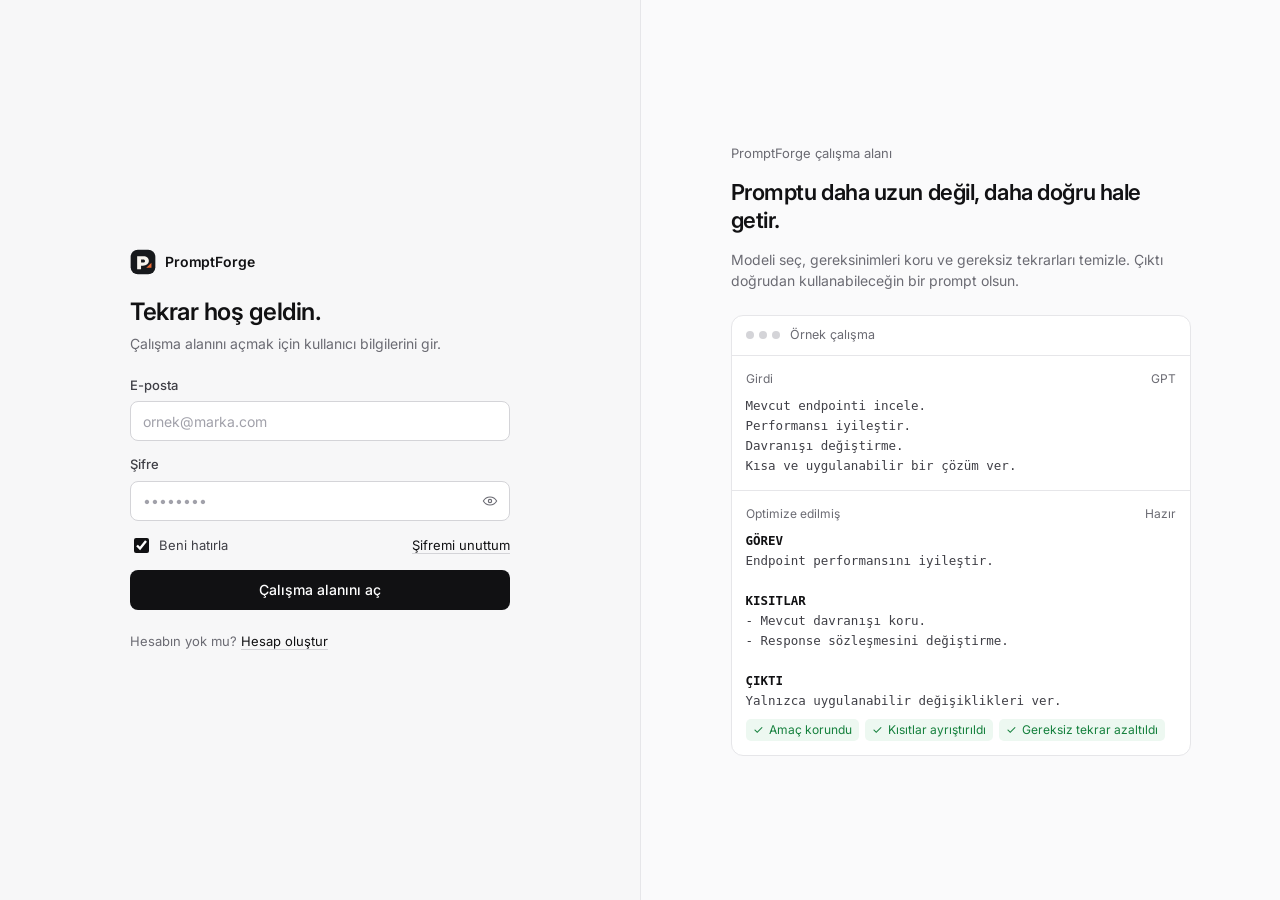
==== commit 97605e30: "Add AI analysis and quota protections This change adds AI-powered prompt analysis with a structured " ====
--- a/wwwroot/app.html
+++ b/wwwroot/app.html
@@ -6,14 +6,14 @@
   <meta name="description" content="PromptForge; GPT, Claude, Gemini ve DeepSeek için promptları daha net, daha verimli ve daha kontrollü hale getirir.">
   <title>PromptForge</title>
   <link rel="icon" href="assets/img/kursat-promptforge-mark.svg" type="image/svg+xml">
+  <!-- Giriş kontrolü: token yoksa sayfa çizilmeden giriş ekranına yönlendir. -->
+  <script src="assets/js/kursat-session.js?v=5"></script>
   <script>
-    // Frontend-only önizleme: ilk boyamada yalnızca sistem temasını uygula, veri kalıcılığı kullanma.
-    (()=>{const koyu=matchMedia?.("(prefers-color-scheme: dark)")?.matches;document.documentElement.dataset.kursatTheme="light";document.documentElement.dataset.kursatThemePref="light";document.documentElement.dataset.kursatDensity="comfortable";document.documentElement.dataset.kursatMotion="on";})();
+    PromptForgeSession.requireAuth("auth/sign-in.html");
+    // İlk boyamada son kayıtlı görünümü uygula; hesaptaki ayarlar yüklenince kursat-core.js günceller.
+    (()=>{const a=PromptForgeSession.readAppearance()||{};const pref=a.theme||"light";const dark=pref==="dark"||(pref==="system"&&matchMedia?.("(prefers-color-scheme: dark)")?.matches);const d=document.documentElement.dataset;d.kursatTheme=dark?"dark":"light";d.kursatThemePref=pref;d.kursatDensity=a.density||"comfortable";d.kursatMotion=a.motion||"on";})();
   </script>
-  <!-- Giriş kontrolü: token yoksa sayfa çizilmeden giriş ekranına yönlendir. -->
-  <script src="assets/js/kursat-session.js"></script>
-  <script>PromptForgeSession.requireAuth("auth/sign-in.html");</script>
-  <link rel="stylesheet" href="assets/css/kursat-promptforge.css">
+  <link rel="preconnect" href="https://fonts.googleapis.com"><link rel="preconnect" href="https://fonts.gstatic.com" crossorigin><link rel="stylesheet" href="https://fonts.googleapis.com/css2?family=Inter:wght@400;500;600;700&display=swap"><link rel="stylesheet" href="assets/css/kursat-app.css?v=5">
 </head>
 <body>
 <div class="kursat-app">
@@ -61,7 +61,7 @@
       </div>
     </nav>
 
-    <div class="kursat-sidebar-footer"><strong>PromptForge Pro</strong><p>Daha net promptlar oluştur, sürümlerini koru ve iş akışını hızlandır.</p><button class="kursat-sidebar-cta" type="button">Planları Gör</button></div>
+    <div class="kursat-sidebar-footer"><strong id="kursat-sidebar-plan-title">PromptForge Pro</strong><p id="kursat-sidebar-plan-copy">Daha net promptlar oluştur, sürümlerini koru ve iş akışını hızlandır.</p><button class="kursat-sidebar-cta" id="kursat-open-plans" type="button">Planları Gör</button></div>
   </aside>
   <button class="kursat-sidebar-backdrop" id="kursat-sidebar-backdrop" type="button" aria-label="Menüyü kapat"></button>
 
@@ -72,7 +72,7 @@
         <div class="kursat-page-context"><small id="kursat-context-group">Çalışma alanı</small><strong id="kursat-context-title">Optimize Et</strong></div>
       </div>
       <div class="kursat-topbar-actions">
-        <span class="kursat-workspace-status"><i></i><span>Çalışma alanı</span></span>
+        <button class="kursat-workspace-status" id="kursat-engine-status" type="button" data-kursat-view="settings" title="AI motoru durumu"><i></i><span>Çalışma alanı</span></button>
         <button class="kursat-command-button" id="kursat-open-command" type="button"><svg viewBox="0 0 24 24"><circle cx="11" cy="11" r="6"/><path d="m16 16 4 4"/></svg><span>Ara ve komut çalıştır</span><span class="kursat-key">⌘K</span></button>
         <button class="kursat-icon-button kursat-theme-quick" id="kursat-theme-quick" type="button" aria-label="Temayı değiştir"><svg class="kursat-theme-icon-sun" viewBox="0 0 24 24"><circle cx="12" cy="12" r="4"/><path d="M12 2v2m0 16v2M4.93 4.93l1.42 1.42m11.3 11.3 1.42 1.42M2 12h2m16 0h2M4.93 19.07l1.42-1.42m11.3-11.3 1.42-1.42"/></svg><svg class="kursat-theme-icon-moon" viewBox="0 0 24 24"><path d="M20 15.2A8 8 0 0 1 8.8 4 8.5 8.5 0 1 0 20 15.2Z"/></svg></button>
         <button class="kursat-user-button" type="button" data-kursat-view="settings"><span class="kursat-avatar">PF</span><span>Hesabım</span></button>
@@ -80,83 +80,66 @@
     </header>
 
     <div class="kursat-content" id="kursat-main-content" tabindex="-1">
-      <!-- Optimize ekranını ana iş akışı olarak burada tutuyorum. -->
+      <!-- Optimize Et: ana çalışma alanı. Editör ilk ekranda; ayarlar editörün içinde, kalite paneli sağda. -->
       <section class="kursat-view is-active" id="kursat-view-forge" data-kursat-title="Optimize Et" data-kursat-group="Çalışma alanı">
-        <div class="kursat-page-head kursat-forge-hero">
-          <div class="kursat-page-head-copy"><span class="kursat-eyebrow"><i></i> Prompt optimize edici</span><h1>Daha net promptlar,<br><em>daha güçlü çıktılar.</em></h1><p>Ham talimatlarını daha açık, daha düzenli ve modele daha uyumlu hale getir. Kritik bağlamı koru, gereksiz karmaşıklığı azalt.</p><div class="kursat-hero-meta"><span>Netlik</span><span>Yapı</span><span>Model uyumu</span></div></div>
+        <div class="kursat-page-head">
+          <div class="kursat-page-head-copy"><h1>Optimize Et</h1><p>Promptunu yaz, hedef modeli ve amacını seç. Sonuç, seçtiğin modelin en iyi anladığı biçimde yeniden yazılır.</p></div>
           <div class="kursat-head-actions"><button class="kursat-button" id="kursat-load-example" type="button">Örnek yükle</button><button class="kursat-button" data-kursat-view="workshop" type="button">Atölyeden başla</button></div>
         </div>
 
-        <div class="kursat-studio-label"><span>01</span><div><strong>Hedef motor</strong><small>Promptun davranışını hedef modele göre kalibre et.</small></div></div>
-        <div class="kursat-model-bar" id="kursat-model-bar">
-          <button class="kursat-model-option is-active" data-kursat-model="gpt" type="button"><span class="kursat-model-glyph">GPT</span><span class="kursat-model-copy"><strong>GPT</strong><small>OpenAI</small></span></button>
-          <button class="kursat-model-option" data-kursat-model="claude" type="button"><span class="kursat-model-glyph">CL</span><span class="kursat-model-copy"><strong>Claude</strong><small>Anthropic</small></span></button>
-          <button class="kursat-model-option" data-kursat-model="gemini" type="button"><span class="kursat-model-glyph">GM</span><span class="kursat-model-copy"><strong>Gemini</strong><small>Google</small></span></button>
-          <button class="kursat-model-option" data-kursat-model="deepseek" type="button"><span class="kursat-model-glyph">DS</span><span class="kursat-model-copy"><strong>DeepSeek</strong><small>DeepSeek</small></span></button>
-          <button class="kursat-model-option" data-kursat-model="universal" type="button"><span class="kursat-model-glyph">∞</span><span class="kursat-model-copy"><strong>Evrensel</strong><small>Model bağımsız</small></span></button>
-        </div>
-
-        <article class="kursat-control-deck" aria-label="Prompt derleme ayarları">
-          <div class="kursat-control-deck-head"><div><span class="kursat-studio-index">02</span><strong>Derleme profili</strong></div><span class="kursat-control-hint">Çıktı sözleşmesine otomatik eklenir</span></div>
-          <div class="kursat-control-grid">
-            <label class="kursat-compact-field"><span>Kullanım senaryosu</span><select class="kursat-select" id="kursat-use-case"><option value="general">Genel</option><option value="coding">Kod & mühendislik</option><option value="research">Araştırma & analiz</option><option value="content">İçerik & marka</option><option value="data">Veri & yapılandırma</option></select></label>
-            <label class="kursat-compact-field"><span>Çıktı formatı</span><select class="kursat-select" id="kursat-response-format"><option value="auto">Akıllı seçim</option><option value="markdown">Markdown</option><option value="json">Geçerli JSON</option><option value="table">Tablo</option><option value="checklist">Kontrol listesi</option><option value="code">Kod / dosya</option></select></label>
-            <label class="kursat-compact-field"><span>Yanıt dili</span><select class="kursat-select" id="kursat-response-language"><option value="prompt">Prompt ile aynı</option><option value="tr">Türkçe</option><option value="en">English</option></select></label>
-            <div class="kursat-policy-stack" aria-label="Davranış politikaları">
-              <button class="kursat-policy-toggle is-on" id="kursat-ask-clarifying" type="button" aria-pressed="true"><span><i></i></span><div><strong>Netleştirme kapısı</strong><small>Kritik bilgi eksikse önce sor</small></div></button>
-              <button class="kursat-policy-toggle is-on" id="kursat-expose-assumptions" type="button" aria-pressed="true"><span><i></i></span><div><strong>Varsayım görünürlüğü</strong><small>Varsayımları açıkça belirt</small></div></button>
-            </div>
-          </div>
-        </article>
-
-        <section class="kursat-feature-strip" aria-label="PromptForge özellikleri">
-          <article class="kursat-feature-tile"><span class="kursat-feature-index">01</span><div><strong>Tek tık optimizasyon</strong><p>Belirsiz istemleri daha net, uygulanabilir ve sonuç odaklı hale getir.</p></div></article>
-          <article class="kursat-feature-tile"><span class="kursat-feature-index">02</span><div><strong>Modele göre kalibre et</strong><p>GPT, Claude, Gemini ve DeepSeek için aynı ekrandan doğru davranışı hedefle.</p></div></article>
-          <article class="kursat-feature-tile"><span class="kursat-feature-index">03</span><div><strong>Yapı önerileri al</strong><p>Eksik bağlamı, kısıtları ve çıktı formatını otomatik olarak görünür hale getir.</p></div></article>
-          <article class="kursat-feature-tile"><span class="kursat-feature-index">04</span><div><strong>Önce / sonra karşılaştır</strong><p>Yapılan değişiklikleri, kalite etkisini ve çıktı farkını tek yerde incele.</p></div></article>
-        </section>
-
-        <section class="kursat-example-section" aria-label="Hazır örnekler">
-          <div class="kursat-section-head"><div><span class="kursat-eyebrow">Hazır örnekler</span><h2>Başlamak için örnek istemler</h2><p>En sık kullanılan senaryolardan birini seç, düzenle ve optimize etmeye başla.</p></div></div>
-          <div class="kursat-example-grid">
-            <button class="kursat-example-card" type="button" data-kursat-prompt-template="Yeni bir SaaS ürünü için güven veren, sade ve ikna edici bir ürün açılış sayfası metni yaz. Hedef kitleyi tanımla, ana faydaları öne çıkar ve CTA önerileri ver."><span class="kursat-example-tag">Ürün</span><strong>Landing page metni</strong><p>Ürün faydalarını açık ve ikna edici bir yapıya dönüştür.</p></button>
-            <button class="kursat-example-card" type="button" data-kursat-prompt-template="Bir teknik dokümanı geliştir. Belirsiz yerleri düzelt, yapı ekle, eksik gereksinimleri görünür kıl ve çıktıyı markdown biçiminde ver."><span class="kursat-example-tag">Dokümantasyon</span><strong>Teknik prompt iyileştirme</strong><p>Uzun teknik talepleri daha net ve uygulanabilir hale getir.</p></button>
-            <button class="kursat-example-card" type="button" data-kursat-prompt-template="Instagram, X ve LinkedIn için aynı kampanyayı farklı tonlarda uyarlayan sosyal medya promptu hazırla. Her kanal için ayrı çıktı ver."><span class="kursat-example-tag">Pazarlama</span><strong>Sosyal medya varyasyonları</strong><p>Tek fikirden platforma özel içerik varyasyonları üret.</p></button>
-            <button class="kursat-example-card" type="button" data-kursat-prompt-template="Bir backend endpointini analiz et. Mevcut davranışı bozma, performans darboğazlarını tespit et, çözüm önerilerini adım adım ve kod odaklı ver."><span class="kursat-example-tag">Mühendislik</span><strong>Kod ve mimari analizi</strong><p>Mühendislik görevleri için daha kesin ve kontrollü promptlar oluştur.</p></button>
-          </div>
-        </section>
-
         <div class="kursat-forge-layout">
-          <div>
+          <div class="kursat-forge-main">
             <article class="kursat-card kursat-editor-card">
-              <div class="kursat-card-head">
-                <div><span class="kursat-panel-kicker">03 · Düzenleyici</span><h2>Kaynak prompt</h2><p>Ham fikri, mevcut promptu veya talimatlarını buraya ekle.</p></div>
+              <div class="kursat-editor-top">
+                <div class="kursat-model-bar" id="kursat-model-bar" role="group" aria-label="Hedef model">
+                  <button class="kursat-model-option is-active" data-kursat-model="gpt" type="button">GPT <small>OpenAI</small></button>
+                  <button class="kursat-model-option" data-kursat-model="claude" type="button">Claude <small>Anthropic</small></button>
+                  <button class="kursat-model-option" data-kursat-model="gemini" type="button">Gemini <small>Google</small></button>
+                  <button class="kursat-model-option" data-kursat-model="deepseek" type="button">DeepSeek</button>
+                  <button class="kursat-model-option" data-kursat-model="universal" type="button">Evrensel</button>
+                </div>
                 <div class="kursat-editor-toolbar">
                   <button class="kursat-editor-action kursat-editor-action--icon" id="kursat-undo" type="button" title="Geri al" aria-label="Geri al" disabled><svg viewBox="0 0 24 24"><path d="M9 7 4 12l5 5M5 12h8a6 6 0 0 1 6 6"/></svg></button>
                   <button class="kursat-editor-action kursat-editor-action--icon" id="kursat-redo" type="button" title="Yinele" aria-label="Yinele" disabled><svg viewBox="0 0 24 24"><path d="m15 7 5 5-5 5m4-5h-8a6 6 0 0 0-6 6"/></svg></button>
                   <button class="kursat-editor-action" id="kursat-paste" type="button">Yapıştır</button>
                   <button class="kursat-editor-action" id="kursat-import" type="button">İçe aktar</button>
-                  <button class="kursat-editor-action" id="kursat-focus-editor" type="button"><span class="kursat-action-icon"><svg viewBox="0 0 24 24"><path d="M8 3H3v5M16 3h5v5M8 21H3v-5m13 5h5v-5"/></svg></span><span>Odak modu</span></button>
+                  <button class="kursat-editor-action kursat-editor-action--icon" id="kursat-focus-editor" type="button" title="Odak modu (Ctrl+Shift+F)" aria-label="Odak modu"><svg viewBox="0 0 24 24"><path d="M8 3H3v5M16 3h5v5M8 21H3v-5m13 5h5v-5"/></svg></button>
                   <button class="kursat-editor-action" id="kursat-clear-prompt" type="button">Temizle</button>
                 </div>
               </div>
               <div class="kursat-editor-dropzone">
-                <textarea class="kursat-prompt-textarea" id="kursat-prompt-input" spellcheck="true" placeholder="Örneğin: Bu API endpointini incele, gereksiz sorguları azalt ve mevcut davranışı bozmadan performansı iyileştir..."></textarea>
-                <div class="kursat-drop-overlay" id="kursat-drop-overlay" aria-hidden="true"><div><svg viewBox="0 0 24 24"><path d="M12 16V4m0 0-4 4m4-4 4 4M5 15v4h14v-4"/></svg><strong>Dosyayı buraya bırak</strong><span>.txt, .md veya .json</span></div></div>
+                <textarea class="kursat-prompt-textarea" id="kursat-prompt-input" spellcheck="true" placeholder="Promptunu buraya yaz veya bir .txt / .md dosyası sürükle.&#10;&#10;Örnek: Bu API endpointini incele, gereksiz veritabanı sorgularını azalt ve mevcut davranışı bozmadan performansı iyileştir."></textarea>
+                <div class="kursat-drop-overlay" id="kursat-drop-overlay" aria-hidden="true"><div><svg viewBox="0 0 24 24"><path d="M12 16V4m0 0-4 4m4-4 4 4M5 15v4h14v-4"/></svg><strong>Dosyayı bırak</strong><span>.txt, .md veya .json</span></div></div>
+              </div>
+              <div class="kursat-starter" id="kursat-starter">
+                <span>Örnekle başla:</span>
+                <button class="kursat-starter-chip" type="button" data-kursat-prompt-template="Yeni bir SaaS ürünü için güven veren, sade ve ikna edici bir açılış sayfası metni yaz. Hedef kitleyi tanımla, ana faydaları öne çıkar ve CTA önerileri ver.">Açılış sayfası metni</button>
+                <button class="kursat-starter-chip" type="button" data-kursat-prompt-template="Bir backend endpointini analiz et. Mevcut davranışı bozma, performans darboğazlarını tespit et, çözüm önerilerini adım adım ve kod odaklı ver.">Kod analizi</button>
+                <button class="kursat-starter-chip" type="button" data-kursat-prompt-template="Instagram, X ve LinkedIn için aynı kampanyayı farklı tonlarda uyarlayan sosyal medya içerikleri hazırla. Her kanal için ayrı çıktı ver.">Sosyal medya</button>
+                <button class="kursat-starter-chip" type="button" data-kursat-prompt-template="Bir teknik dokümanı geliştir. Belirsiz yerleri düzelt, yapı ekle, eksik gereksinimleri görünür kıl ve çıktıyı markdown biçiminde ver.">Doküman düzenleme</button>
               </div>
               <div class="kursat-editor-insights" id="kursat-editor-insights">
-                <div class="kursat-insight-primary"><span class="kursat-spark">✦</span><div><strong>Prompt anatomisi</strong><small id="kursat-anatomy-summary">Yazmaya başladığında yapı ve değişkenler burada görünür.</small></div></div>
+                <div class="kursat-insight-primary"><strong>Yapı</strong><small id="kursat-anatomy-summary">Yazmaya başladığında yapı ve değişkenler burada görünür.</small></div>
                 <div class="kursat-variable-list" id="kursat-variable-list"><span class="kursat-variable-empty">Değişken yok</span></div>
               </div>
+              <div class="kursat-editor-settings" aria-label="Optimizasyon ayarları">
+                <label class="kursat-compact-field"><span>Senaryo</span><select class="kursat-select" id="kursat-use-case"><option value="general">Genel</option><option value="coding">Kod ve mühendislik</option><option value="research">Araştırma ve analiz</option><option value="content">İçerik ve marka</option><option value="data">Veri ve yapılandırma</option></select></label>
+                <label class="kursat-compact-field"><span>Çıktı formatı</span><select class="kursat-select" id="kursat-response-format"><option value="auto">Otomatik</option><option value="markdown">Markdown</option><option value="json">JSON</option><option value="table">Tablo</option><option value="checklist">Kontrol listesi</option><option value="code">Kod / dosya</option></select></label>
+                <label class="kursat-compact-field"><span>Yanıt dili</span><select class="kursat-select" id="kursat-response-language"><option value="prompt">Prompt ile aynı</option><option value="tr">Türkçe</option><option value="en">İngilizce</option></select></label>
+                <div class="kursat-policy-stack" aria-label="Davranış kuralları">
+                  <button class="kursat-policy-toggle is-on" id="kursat-ask-clarifying" type="button" aria-pressed="true" title="Kritik bilgi eksikse model önce soru sorsun"><span><i></i></span>Soru sorsun</button>
+                  <button class="kursat-policy-toggle is-on" id="kursat-expose-assumptions" type="button" aria-pressed="true" title="Model varsayımlarını açıkça belirtsin"><span><i></i></span>Varsayımları yazsın</button>
+                </div>
+              </div>
               <div class="kursat-editor-footer">
-                <div class="kursat-editor-meta"><span class="kursat-token-count" id="kursat-token-count">0 tahmini token</span><span class="kursat-draft-status" id="kursat-draft-status" aria-live="polite">Hazır</span></div>
+                <div class="kursat-editor-meta"><span class="kursat-token-count" id="kursat-token-count">0 tahmini token</span><span class="kursat-quota-note" id="kursat-quota-note" aria-live="polite"></span><span class="kursat-draft-status" id="kursat-draft-status" aria-live="polite"></span></div>
                 <div class="kursat-forge-action-row">
-                  <div class="kursat-goal-control" id="kursat-goal-control" aria-label="Optimizasyon hedefi">
-                    <button class="kursat-goal-option" data-kursat-goal="quality" type="button">En iyi sonuç</button>
-                    <button class="kursat-goal-option is-active" data-kursat-goal="balanced" type="button">Dengeli</button>
-                    <button class="kursat-goal-option" data-kursat-goal="lean" type="button">En düşük kullanım</button>
+                  <div class="kursat-goal-control" id="kursat-goal-control" role="group" aria-label="Optimizasyon hedefi">
+                    <button class="kursat-goal-option" data-kursat-goal="quality" type="button" title="Eksik bağlamı ve kalite ölçütlerini ekleyerek genişletir">En iyi sonuç</button>
+                    <button class="kursat-goal-option is-active" data-kursat-goal="balanced" type="button" title="Aynı uzunlukta, düzenli bir prompt">Dengeli</button>
+                    <button class="kursat-goal-option" data-kursat-goal="lean" type="button" title="Kuralları koruyarak en kısa hâl">En kısa</button>
                   </div>
-                  <button class="kursat-button kursat-button--accent kursat-forge-button" id="kursat-forge-button" type="button" title="Ctrl/Cmd + Enter"><span class="kursat-forge-button-bg" aria-hidden="true"></span><span class="kursat-forge-button-icon" aria-hidden="true"><svg viewBox="0 0 24 24"><path d="M12 3v4m0 10v4M3 12h4m10 0h4M5.6 5.6l2.8 2.8m7.2 7.2 2.8 2.8m0-12.8-2.8 2.8m-7.2 7.2-2.8 2.8"/></svg></span><span class="kursat-forge-button-label">Optimize Et</span><kbd class="kursat-button-shortcut">⌘↵</kbd></button>
+                  <button class="kursat-button kursat-button--accent kursat-forge-button" id="kursat-forge-button" type="button" title="Ctrl + Enter"><span class="kursat-forge-button-label">Optimize Et</span><kbd class="kursat-button-shortcut">Ctrl ↵</kbd></button>
                 </div>
               </div>
             </article>
@@ -180,87 +163,91 @@
                 <div class="kursat-metric"><small>Gereksinimler</small><strong id="kursat-metric-rules">—</strong></div>
                 <div class="kursat-metric"><small>Hedef model</small><strong id="kursat-metric-model">—</strong></div>
               </div>
-              <div class="kursat-result-tabs">
+              <div class="kursat-result-tabs" role="tablist">
                 <button class="kursat-result-tab is-active" data-kursat-result-tab="prompt" type="button">Optimize edilmiş prompt</button>
                 <button class="kursat-result-tab" data-kursat-result-tab="changes" type="button">Değişiklikler</button>
                 <button class="kursat-result-tab" data-kursat-result-tab="rules" type="button">Gereksinimler</button>
                 <button class="kursat-result-tab" data-kursat-result-tab="diagnostics" type="button">Kalite raporu</button>
               </div>
-              <div class="kursat-result-panel is-active" data-kursat-result-panel="prompt"><div class="kursat-toolbar"><div class="kursat-toolbar-left"><span class="kursat-badge kursat-badge--accent" id="kursat-result-badge">Hazır</span></div><div class="kursat-toolbar-right"><button class="kursat-button kursat-button--ghost" id="kursat-use-result" type="button">Editöre al</button><button class="kursat-button kursat-button--ghost" id="kursat-download-result" type="button">İndir</button><button class="kursat-button" id="kursat-save-favorite" type="button">Favoriye ekle</button><button class="kursat-button kursat-button--primary" id="kursat-copy-result" type="button" title="Ctrl/Cmd + Shift + C">Kopyala</button></div></div><pre class="kursat-result-code" id="kursat-result-code" tabindex="0"></pre></div>
+              <div class="kursat-result-panel is-active" data-kursat-result-panel="prompt"><div class="kursat-toolbar"><div class="kursat-toolbar-left"><span class="kursat-badge" id="kursat-result-badge">Hazır</span></div><div class="kursat-toolbar-right"><button class="kursat-button kursat-button--ghost" id="kursat-use-result" type="button">Editöre al</button><button class="kursat-button kursat-button--ghost" id="kursat-download-result" type="button">İndir</button><button class="kursat-button" id="kursat-save-favorite" type="button">Favoriye ekle</button><button class="kursat-button kursat-button--primary" id="kursat-copy-result" type="button" title="Ctrl + Shift + C">Kopyala</button></div></div><pre class="kursat-result-code" id="kursat-result-code" tabindex="0"></pre></div>
               <div class="kursat-result-panel" data-kursat-result-panel="changes"><div class="kursat-semantic-changes" id="kursat-semantic-changes"></div><div class="kursat-two-col"><div class="kursat-diff-box"><header>Orijinal</header><div class="kursat-diff-content" id="kursat-diff-original"></div></div><div class="kursat-diff-box"><header>Optimize edilmiş</header><div class="kursat-diff-content" id="kursat-diff-optimized"></div></div></div></div>
               <div class="kursat-result-panel" data-kursat-result-panel="rules"><ul class="kursat-list-clean" id="kursat-rule-list"></ul></div>
               <div class="kursat-result-panel" data-kursat-result-panel="diagnostics"><div class="kursat-diagnostic-grid" id="kursat-diagnostic-grid"></div></div>
             </article>
           </div>
 
-          <aside class="kursat-card kursat-preflight">
-            <div class="kursat-card-head"><div><span class="kursat-panel-kicker">04 · Kalite kontrolü</span><h3>Kalite kontrolü</h3><p>Promptu optimize etmeden önce netlik, yapı ve eksikleri ölçer.</p></div><div class="kursat-score-orbit" id="kursat-score-orbit" style="--score:0"><strong id="kursat-live-score">0</strong><small>/100</small></div></div>
+          <aside class="kursat-card kursat-preflight" aria-label="Kalite kontrolü">
+            <div class="kursat-card-head"><div><h2>Kalite kontrolü</h2><p>Yazdıkça güncellenir.</p></div><div class="kursat-score-orbit" id="kursat-score-orbit" style="--score:0"><strong id="kursat-live-score">0</strong><small>/100</small></div></div>
             <div class="kursat-preflight-body">
               <div class="kursat-preflight-state"><span class="kursat-status-dot" id="kursat-preflight-dot"></span><div><strong id="kursat-preflight-title">Henüz analiz yapılmadı</strong><span id="kursat-preflight-subtitle">Prompt yazdıkça kontrol başlayacak.</span></div></div>
+              <div class="kursat-structure-checks" id="kursat-structure-checks" aria-label="Prompt yapı kontrolü"></div>
               <div class="kursat-issue-list" id="kursat-issue-list"><div class="kursat-empty-mini">Eksik bağlam, belirsiz ifade, tekrar ve çıktı tanımı burada gösterilecek.</div></div>
-              <div class="kursat-structure-checks" id="kursat-structure-checks" aria-label="Prompt yapı kontrolü"></div>
-              <button class="kursat-button kursat-button--smart" id="kursat-complete-structure" type="button"><span>✦</span> Eksik iskeleti tamamla</button>
+              <button class="kursat-button kursat-button--smart" id="kursat-complete-structure" type="button">Eksik bölümleri ekle</button>
             </div>
           </aside>
         </div>
       </section>
 
       <section class="kursat-view" id="kursat-view-workshop" data-kursat-title="Atölye" data-kursat-group="Oluştur">
-        <div class="kursat-page-head"><div class="kursat-page-head-copy"><span class="kursat-eyebrow">Atölye</span><h1>Sıfırdan prompt oluştur.</h1><p>Hazır prompt seçmek yerine amacını belirle. PromptForge sana yalnızca gerekli alanları açsın ve çıktıyı canlı oluştursun.</p></div></div>
+        <div class="kursat-page-head"><div class="kursat-page-head-copy"><h1>Atölye</h1><p>Elinde hazır bir prompt yoksa amacını seç ve birkaç soruyu yanıtla. Prompt sen yazdıkça oluşur.</p></div></div>
         <div class="kursat-grid-3" id="kursat-route-grid"></div>
         <article class="kursat-card kursat-builder kursat-hidden" id="kursat-workshop-builder"></article>
       </section>
 
       <section class="kursat-view" id="kursat-view-flows" data-kursat-title="Akışlar" data-kursat-group="Oluştur">
-        <div class="kursat-page-head"><div class="kursat-page-head-copy"><span class="kursat-eyebrow">Akışlar</span><h1>Karmaşık işi adımlara böl.</h1><p>Tek bir uzun prompt yerine görevin mantığını kur. Gereksiz adımları kapat, kalanları editöre aktar.</p></div></div>
+        <div class="kursat-page-head"><div class="kursat-page-head-copy"><h1>Akışlar</h1><p>Karmaşık bir işi modelin adım adım izleyeceği bir plana dönüştür. Adımları düzenleyebilir, silebilir veya yenisini ekleyebilirsin.</p></div></div>
         <div class="kursat-grid-3" id="kursat-flow-grid"></div>
         <article class="kursat-card kursat-builder kursat-hidden" id="kursat-flow-builder"></article>
       </section>
 
       <section class="kursat-view" id="kursat-view-blocks" data-kursat-title="Yapı Taşları" data-kursat-group="Oluştur">
-        <div class="kursat-page-head"><div class="kursat-page-head-copy"><span class="kursat-eyebrow">Yapı Taşları</span><h1>Kendi prompt iskeletini oluştur.</h1><p>Amaç, bağlam, kısıt, kalite ve çıktı tanımı gibi parçaları seç; metinlerini düzenle ve tek bir promptta birleştir.</p></div></div>
-        <div class="kursat-grid-3" id="kursat-block-grid"></div>
-        <div class="kursat-composer">
-          <article class="kursat-card kursat-builder"><div class="kursat-card-head"><div><h3>Seçilen parçalar</h3><p>Metinleri doğrudan düzenleyebilirsin.</p></div></div><div class="kursat-composer-stack kursat-composer-stack--padded" id="kursat-composer-stack"></div></article>
-          <article class="kursat-card kursat-builder"><div class="kursat-card-head"><div><h3>Canlı prompt</h3><p>Yalnızca seçtiğin parçalar birleştirilir.</p></div></div><div class="kursat-builder-preview"><pre id="kursat-block-preview"></pre></div><div class="kursat-actions-end kursat-actions-end--top"><button class="kursat-button kursat-button--primary" id="kursat-blocks-to-forge" type="button">Editöre aktar</button></div></article>
+        <div class="kursat-page-head"><div class="kursat-page-head-copy"><h1>Yapı Taşları</h1><p>İyi bir promptun parçalarını tek tek ekle, doldur ve sırala. Her parçanın neden önemli olduğu yanında yazar.</p></div></div>
+        <div class="kursat-blocks-layout">
+          <div class="kursat-block-grid" id="kursat-block-grid"></div>
+          <div class="kursat-composer-col">
+            <article class="kursat-card"><div class="kursat-card-head"><div><h2>Promptun</h2><p>Parçaları düzenle ve sırala. Üstteki parça önce okunur.</p></div></div><div class="kursat-composer-stack kursat-composer-stack--padded" id="kursat-composer-stack"></div></article>
+            <article class="kursat-card"><div class="kursat-card-head"><div><h2>Birleşen prompt</h2><p>Parçalar bu sırayla birleşir.</p></div></div><div class="kursat-card-body"><div class="kursat-builder-preview"><pre id="kursat-block-preview"></pre></div><div id="kursat-block-meter"></div><div class="kursat-actions-end"><button class="kursat-button" id="kursat-blocks-to-forge" type="button">Editöre aktar</button><button class="kursat-button kursat-button--accent" id="kursat-blocks-optimize" type="button">Aktar ve optimize et</button></div></div></article>
+          </div>
         </div>
       </section>
 
       <section class="kursat-view" id="kursat-view-history" data-kursat-title="Geçmiş" data-kursat-group="Kütüphane">
-        <div class="kursat-page-head"><div class="kursat-page-head-copy"><span class="kursat-eyebrow">Kütüphane</span><h1>Optimizasyon geçmişi</h1><p>Son çalışmalarını incele, yeniden aç veya sürümler arasında karşılaştırma yap.</p></div><div class="kursat-head-actions"><button class="kursat-button kursat-button--danger" id="kursat-clear-history" type="button">Geçmişi temizle</button></div></div>
+        <div class="kursat-page-head"><div class="kursat-page-head-copy"><h1>Geçmiş</h1><p>Optimize ettiğin tüm promptlar. Birini açıp kaldığın yerden devam edebilirsin.</p></div><div class="kursat-head-actions"><button class="kursat-button kursat-button--danger" id="kursat-clear-history" type="button">Geçmişi temizle</button></div></div>
         <div class="kursat-toolbar"><div class="kursat-toolbar-left"><label class="kursat-search"><svg viewBox="0 0 24 24"><circle cx="11" cy="11" r="6"/><path d="m16 16 4 4"/></svg><input class="kursat-input" id="kursat-history-search" placeholder="Geçmişte ara"></label><select class="kursat-select kursat-select--auto" id="kursat-history-model"><option value="all">Tüm modeller</option><option value="gpt">GPT</option><option value="claude">Claude</option><option value="gemini">Gemini</option><option value="deepseek">DeepSeek</option><option value="universal">Evrensel</option></select></div><div class="kursat-toolbar-right"><span class="kursat-badge" id="kursat-history-count">0 kayıt</span></div></div>
         <div id="kursat-history-content"></div>
       </section>
 
       <section class="kursat-view" id="kursat-view-favorites" data-kursat-title="Favoriler" data-kursat-group="Kütüphane">
-        <div class="kursat-page-head"><div class="kursat-page-head-copy"><span class="kursat-eyebrow">Kütüphane</span><h1>Favoriler</h1><p>Tekrar kullanmak istediğin optimize edilmiş promptları burada sakla.</p></div></div>
+        <div class="kursat-page-head"><div class="kursat-page-head-copy"><h1>Favoriler</h1><p>Tekrar kullanmak için sakladığın promptlar.</p></div></div>
         <div id="kursat-favorites-content"></div>
       </section>
 
       <section class="kursat-view" id="kursat-view-compare" data-kursat-title="Karşılaştır" data-kursat-group="Araçlar">
-        <div class="kursat-page-head"><div class="kursat-page-head-copy"><span class="kursat-eyebrow">Karşılaştır</span><h1>İki sürümü yan yana incele.</h1><p>Token tahmini, prompt sağlığı ve metin yapısı arasındaki farkları tek ekranda gör.</p></div></div>
+        <div class="kursat-page-head"><div class="kursat-page-head-copy"><h1>Karşılaştır</h1><p>Geçmişindeki iki sürümü yan yana koy; sağlık puanı, uzunluk ve metin farkını gör.</p></div></div>
         <div id="kursat-compare-content"></div>
       </section>
 
       <section class="kursat-view" id="kursat-view-health" data-kursat-title="Prompt Analizi" data-kursat-group="Araçlar">
-        <div class="kursat-page-head"><div class="kursat-page-head-copy"><span class="kursat-eyebrow">Prompt Analizi</span><h1>Promptunun güçlü ve zayıf yönlerini gör.</h1><p>Netlik, bağlam, kısıtlar, çıktı tanımı, özgüllük ve verimlilik kriterlerini ayrı ayrı incele.</p></div></div>
-        <article class="kursat-card kursat-health-entry"><textarea class="kursat-textarea kursat-health-input" id="kursat-health-input" placeholder="Analiz etmek istediğin promptu buraya yaz..."></textarea><div class="kursat-actions-end"><button class="kursat-button kursat-button--primary" id="kursat-health-analyze" type="button">Analiz Et</button></div></article>
-        <div id="kursat-health-results"></div>
+        <div class="kursat-page-head"><div class="kursat-page-head-copy"><h1>Prompt Analizi</h1><p>Promptunu optimize etmeden önce değerlendir: neyi iyi yaptığını, neyin eksik olduğunu ve nasıl düzelteceğini öğren.</p></div></div>
+        <article class="kursat-card kursat-health-entry"><textarea class="kursat-textarea kursat-health-input" id="kursat-health-input" placeholder="Değerlendirmek istediğin promptu buraya yaz veya yapıştır."></textarea><div class="kursat-toolbar"><button class="kursat-button kursat-button--ghost" id="kursat-health-from-editor" type="button">Editördeki promptu al</button><div class="kursat-toolbar-right"><kbd>Ctrl ↵</kbd><button class="kursat-button kursat-button--primary" id="kursat-health-analyze" type="button">Analiz et</button></div></div></article>
+        <div class="kursat-analysis" id="kursat-health-results"></div>
       </section>
 
       <section class="kursat-view" id="kursat-view-settings" data-kursat-title="Ayarlar" data-kursat-group="Tercihler">
-        <div class="kursat-page-head"><div class="kursat-page-head-copy"><span class="kursat-eyebrow">Ayarlar</span><h1>Çalışma alanını kişiselleştir.</h1><p>Çalışma alanının görünümünü, varsayılan model tercihini ve üretkenlik ayarlarını yönet.</p></div></div>
+        <div class="kursat-page-head"><div class="kursat-page-head-copy"><h1>Ayarlar</h1><p>Hesabın, güvenliğin, planın ve çalışma alanı tercihlerin.</p></div></div>
         <div class="kursat-settings-grid">
-          <article class="kursat-card kursat-settings-card"><h3>Varsayılanlar</h3><p>Yeni bir çalışmada kullanılacak başlangıç tercihlerini belirle.</p><div class="kursat-field"><label for="kursat-setting-model">Varsayılan model</label><select class="kursat-select" id="kursat-setting-model"><option value="gpt">GPT</option><option value="claude">Claude</option><option value="gemini">Gemini</option><option value="deepseek">DeepSeek</option><option value="universal">Evrensel</option></select></div><div class="kursat-field kursat-field--spaced"><label for="kursat-setting-goal">Varsayılan hedef</label><select class="kursat-select" id="kursat-setting-goal"><option value="quality">En iyi sonuç</option><option value="balanced">Dengeli</option><option value="lean">En düşük kullanım</option></select></div></article>
-          <article class="kursat-card kursat-settings-card"><h3>Verimlilik</h3><p>Daha hızlı çalışmak ve tekrar eden işleri azaltmak için önerilen ayarlar.</p><div class="kursat-setting-row"><div><strong>Akıllı öneriler</strong><span>Eksik bağlam, ton ve çıktı yapısı için yardımcı öneriler sunar.</span></div><span class="kursat-badge">Etkin</span></div><div class="kursat-setting-row"><div><strong>Favori akışlar</strong><span>Sık kullandığın düzenleri tekrar kullanmak için erişilebilir tutar.</span></div><span class="kursat-badge">Hazır</span></div><div class="kursat-setting-row"><div><strong>Çalışma ritmi</strong><span>Daha az tıklama ile daha hızlı optimize etmek için arayüzü sade tutar.</span></div><span class="kursat-badge">Önerilen</span></div></article>
-          <article class="kursat-card kursat-settings-card"><h3>Çalışma deneyimi</h3><p>Ürünü ekiplerin günlük kullanımına daha uygun hale getiren temel yüzeyler.</p><div class="kursat-setting-row"><div><strong>Çoklu model desteği</strong><span>Model seçimi ve hedefe göre optimize etme akışı tek yüzeyde yönetilir.</span></div><span class="kursat-badge">Hazır</span></div><div class="kursat-setting-row"><div><strong>Önce / sonra karşılaştırma</strong><span>İyileştirilen promptu ve değişikliklerini yan yana inceleyebilirsin.</span></div><span class="kursat-badge">Hazır</span></div></article>
-          <article class="kursat-card kursat-settings-card kursat-appearance-card"><h3>Görünüm</h3><p>Tema, hareket ve arayüz yoğunluğunu bu oturum için anlık önizle.</p>
+          <article class="kursat-card kursat-settings-card"><h3>Varsayılanlar</h3><p>Optimize ekranı bu tercihlerle açılır.</p><div class="kursat-field"><label for="kursat-setting-model">Varsayılan model</label><select class="kursat-select" id="kursat-setting-model"><option value="gpt">GPT</option><option value="claude">Claude</option><option value="gemini">Gemini</option><option value="deepseek">DeepSeek</option><option value="universal">Evrensel</option></select></div><div class="kursat-field kursat-field--spaced"><label for="kursat-setting-goal">Varsayılan hedef</label><select class="kursat-select" id="kursat-setting-goal"><option value="quality">En iyi sonuç</option><option value="balanced">Dengeli</option><option value="lean">En düşük kullanım</option></select></div></article>
+          <!-- Hesap, güvenlik, plan ve tehlikeli bölge kartlarının içeriği kursat-account.js ile sunucudan doldurulur. -->
+          <article class="kursat-card kursat-settings-card" id="kursat-account-card"><h3>Hesap</h3><p>Profil bilgilerin ve giriş şifren.</p><div class="kursat-empty-mini">Yükleniyor…</div></article>
+          <article class="kursat-card kursat-settings-card" id="kursat-security-card"><h3>Güvenlik</h3><p>E-posta doğrulama ve iki adımlı doğrulama.</p><div class="kursat-empty-mini">Yükleniyor…</div></article>
+          <article class="kursat-card kursat-settings-card" id="kursat-plan-card"><h3>Plan ve kullanım</h3><p>Aylık optimizasyon kotan ve AI motoru durumu.</p><div class="kursat-empty-mini">Yükleniyor…</div></article>
+          <article class="kursat-card kursat-settings-card kursat-appearance-card"><h3>Görünüm</h3><p>Tema, hareket ve arayüz yoğunluğu hesabına kaydedilir; her cihazda aynı görünür.</p>
             <div class="kursat-setting-stack"><div><strong>Tema</strong><span>Varsayılan görünümü seç ve gerektiğinde hızlıca değiştir.</span></div><div class="kursat-segmented" id="kursat-theme-choice" role="group" aria-label="Tema"><button type="button" data-kursat-theme-choice="light">Açık</button><button type="button" data-kursat-theme-choice="dark">Koyu</button><button type="button" data-kursat-theme-choice="system">Sistem</button></div></div>
             <div class="kursat-setting-row"><div><strong>Hareket</strong><span>Geçiş ve mikro animasyonları kullan.</span></div><button class="kursat-toggle is-on" id="kursat-motion-toggle" type="button" aria-label="Hareketi aç veya kapat"><span></span></button></div>
             <div class="kursat-setting-stack"><div><strong>Yoğunluk</strong><span>Daha rahat veya daha sıkı bir çalışma alanı seç.</span></div><div class="kursat-segmented" id="kursat-density-choice" role="group" aria-label="Arayüz yoğunluğu"><button type="button" data-kursat-density-choice="comfortable">Rahat</button><button type="button" data-kursat-density-choice="compact">Sıkı</button></div></div>
           </article>
-          <article class="kursat-card kursat-settings-card"><h3>Klavye kısayolları</h3><p>Sık kullanılan arayüz işlemlerini mouse kullanmadan çalıştır.</p><div class="kursat-shortcut-list"><div><span>Komut paleti</span><kbd>Ctrl/⌘ K</kbd></div><div><span>Promptu optimize et</span><kbd>Ctrl/⌘ Enter</kbd></div><div><span>Sonucu kopyala</span><kbd>Ctrl/⌘ Shift C</kbd></div><div><span>Odak modunu aç</span><kbd>Ctrl/⌘ Shift F</kbd></div><div><span>Odak / modal kapat</span><kbd>Esc</kbd></div></div></article>
-          <article class="kursat-card kursat-settings-card"><h3>Ekip alanı</h3><p>Ekiplerin birlikte çalışırken ihtiyaç duyacağı ana yüzeyler ve yönetim alanları.</p><div class="kursat-setting-row"><div><strong>Profil ve plan</strong><span>Kullanıcı profili, plan yönetimi ve erişim tercihleri.</span></div><span class="kursat-badge">Hazır</span></div><div class="kursat-setting-row"><div><strong>Kütüphane</strong><span>Geçmiş, favoriler, sürümler ve karşılaştırma alanları.</span></div><span class="kursat-badge">Hazır</span></div><div class="kursat-setting-row"><div><strong>Paylaşım</strong><span>Çalışmaları ekip içinde düzenlemek, paylaşmak ve sürümlemek için temel yüzeyler.</span></div><span class="kursat-badge">Hazır</span></div></article>
+          <article class="kursat-card kursat-settings-card"><h3>Klavye kısayolları</h3><p>Sık kullanılan işlemler.</p><div class="kursat-shortcut-list"><div><span>Komut paleti</span><kbd>Ctrl/⌘ K</kbd></div><div><span>Promptu optimize et</span><kbd>Ctrl/⌘ Enter</kbd></div><div><span>Sonucu kopyala</span><kbd>Ctrl/⌘ Shift C</kbd></div><div><span>Odak modunu aç</span><kbd>Ctrl/⌘ Shift F</kbd></div><div><span>Odak / modal kapat</span><kbd>Esc</kbd></div></div></article>
+          <article class="kursat-card kursat-settings-card kursat-danger-card" id="kursat-danger-card"><h3>Tehlikeli bölge</h3><p>Geri alınamayan işlemler. Devam etmeden önce şifren sorulur.</p><div class="kursat-setting-row"><div><strong>Hesabı sil</strong><span>Hesabın, geçmişin, favorilerin ve ayarların kalıcı olarak silinir.</span></div><a class="kursat-button kursat-button--danger" href="auth/approve-password.html?action=delete-account">Hesabı sil</a></div></article>
         </div>
       </section>
     </div>
@@ -280,11 +267,18 @@
   <section class="kursat-modal" role="dialog" aria-modal="true" aria-labelledby="kursat-confirm-title"><div class="kursat-modal-head"><h2 id="kursat-confirm-title">Emin misin?</h2><button class="kursat-icon-button" id="kursat-confirm-close" type="button" aria-label="Kapat"><svg viewBox="0 0 24 24"><path d="m6 6 12 12M18 6 6 18"/></svg></button></div><div class="kursat-modal-body"><p class="kursat-confirm-copy" id="kursat-confirm-message"></p></div><div class="kursat-modal-foot"><button class="kursat-button" id="kursat-confirm-cancel" type="button">Vazgeç</button><button class="kursat-button kursat-button--danger" id="kursat-confirm-ok" type="button">Devam et</button></div></section>
 </div>
 
+<!-- Planlar ve 2 adımlı doğrulama kurulumu gibi pencerelerin ortak kabı; içeriği kursat-account.js doldurur. -->
+<div class="kursat-modal-backdrop" id="kursat-panel-backdrop" aria-hidden="true">
+  <section class="kursat-modal" role="dialog" aria-modal="true" aria-labelledby="kursat-panel-title"><div class="kursat-modal-head"><h2 id="kursat-panel-title"></h2><button class="kursat-icon-button" data-kursat-panel-close type="button" aria-label="Kapat"><svg viewBox="0 0 24 24"><path d="m6 6 12 12M18 6 6 18"/></svg></button></div><div class="kursat-modal-body" id="kursat-panel-body"></div></section>
+</div>
+
 <div class="kursat-toast-stack" id="kursat-toast-stack" aria-live="polite"></div>
 <input class="kursat-hidden" id="kursat-file-input" type="file" accept=".txt,.md,.json,text/plain,text/markdown,application/json">
-<script src="assets/js/kursat-core.js"></script>
-<script src="assets/js/kursat-forge.js"></script>
-<script src="assets/js/kursat-builders.js"></script>
-<script src="assets/js/kursat-library.js"></script>
+<script src="assets/js/kursat-core.js?v=5"></script>
+<script src="assets/js/kursat-forge.js?v=5"></script>
+<script src="assets/js/kursat-builders.js?v=5"></script>
+<script src="assets/js/kursat-library.js?v=5"></script>
+<script src="assets/js/kursat-account.js?v=5"></script>
+<script src="assets/js/kursat-analysis.js?v=5"></script>
 </body>
 </html>
--- a/wwwroot/assets/css/kursat-app.css
+++ b/wwwroot/assets/css/kursat-app.css
@@ -0,0 +1,815 @@
+/* ==========================================================================
+   PromptForge — uygulama tasarım sistemi
+   Tek dosya, tek kaynak: renkler, tipografi, boşluklar ve bileşenler burada.
+   Açık/koyu tema aynı değişkenlerle çalışır; bileşenlerde sabit renk yazılmaz.
+   ========================================================================== */
+
+/* ---------- 1. Tasarım değişkenleri (tokens) ---------- */
+:root {
+  --bg: #f7f7f8;
+  --surface: #ffffff;
+  --surface-2: #fafafb;
+  --surface-3: #f1f1f3;
+  --border: #e6e6e9;
+  --border-strong: #d4d4d8;
+  --text: #111113;
+  --text-2: #3f3f46;
+  --muted: #6b6b73;
+  --faint: #a1a1aa;
+
+  --accent: #d9541e;
+  --accent-hover: #c2491a;
+  --accent-soft: #fdf1ec;
+  --accent-line: #f3c3ae;
+  --on-accent: #ffffff;
+
+  --success: #15803d;
+  --success-soft: #edf8f1;
+  --warning: #a16207;
+  --warning-soft: #fdf6e3;
+  --danger: #b91c1c;
+  --danger-soft: #fdeeee;
+
+  --primary: #111113;
+  --primary-hover: #2a2a2e;
+  --on-primary: #ffffff;
+
+  --side-bg: #111113;
+  --side-border: #232327;
+  --side-text: #ececef;
+  --side-muted: #8b8b94;
+  --side-hover: #1b1b1f;
+  --side-active: #26262b;
+
+  --radius: 10px;
+  --radius-sm: 7px;
+  --radius-xs: 5px;
+  --shadow-pop: 0 16px 40px rgba(17, 17, 19, .14), 0 2px 8px rgba(17, 17, 19, .06);
+  --focus: 0 0 0 3px rgba(217, 84, 30, .18);
+
+  --pad: 20px;
+  --pad-sm: 14px;
+  --gap: 16px;
+  --control-h: 36px;
+
+  --font: "Inter", -apple-system, BlinkMacSystemFont, "Segoe UI", Roboto, Helvetica, Arial, sans-serif;
+  --mono: ui-monospace, "SF Mono", "Cascadia Code", Consolas, monospace;
+  --ease: cubic-bezier(.2, .7, .2, 1);
+  --t: 140ms;
+
+  color-scheme: light;
+}
+
+html[data-kursat-theme="dark"] {
+  --bg: #0e0e10;
+  --surface: #161618;
+  --surface-2: #1a1a1d;
+  --surface-3: #222226;
+  --border: #27272b;
+  --border-strong: #36363c;
+  --text: #ededf0;
+  --text-2: #c9c9cf;
+  --muted: #9a9aa3;
+  --faint: #6b6b73;
+
+  --accent: #ef7240;
+  --accent-hover: #f5875a;
+  --accent-soft: #2a1911;
+  --accent-line: #6b3520;
+  --on-accent: #ffffff;
+
+  --success: #4ade80;
+  --success-soft: #0f2418;
+  --warning: #f2b454;
+  --warning-soft: #2a200e;
+  --danger: #f87171;
+  --danger-soft: #2b1414;
+
+  --primary: #ededf0;
+  --primary-hover: #ffffff;
+  --on-primary: #111113;
+
+  --side-bg: #0b0b0d;
+  --side-border: #1f1f23;
+  --side-hover: #17171a;
+  --side-active: #202024;
+
+  --shadow-pop: 0 16px 40px rgba(0, 0, 0, .5), 0 2px 8px rgba(0, 0, 0, .3);
+  --focus: 0 0 0 3px rgba(239, 114, 64, .25);
+  color-scheme: dark;
+}
+
+/* Sıkı yoğunluk: sadece boşluk değişkenleri küçülür, bileşenler aynı kalır. */
+html[data-kursat-density="compact"] {
+  --pad: 14px;
+  --pad-sm: 10px;
+  --gap: 12px;
+  --control-h: 32px;
+}
+
+/* ---------- 2. Temel ---------- */
+*, *::before, *::after { box-sizing: border-box; }
+html { -webkit-text-size-adjust: 100%; }
+body {
+  margin: 0;
+  background: var(--bg);
+  color: var(--text);
+  font: 400 14px/1.5 var(--font);
+  font-feature-settings: "cv11", "ss01";
+  -webkit-font-smoothing: antialiased;
+  -moz-osx-font-smoothing: grayscale;
+}
+h1, h2, h3, h4, p { margin: 0; }
+h1 { font-size: 20px; line-height: 1.3; font-weight: 600; letter-spacing: -.015em; }
+h2 { font-size: 15px; line-height: 1.35; font-weight: 600; letter-spacing: -.005em; }
+h3 { font-size: 14px; line-height: 1.4; font-weight: 600; }
+p { color: var(--muted); }
+button, input, select, textarea { font: inherit; color: inherit; }
+button { cursor: pointer; }
+button:disabled { cursor: not-allowed; }
+a { color: inherit; }
+svg { width: 16px; height: 16px; fill: none; stroke: currentColor; stroke-width: 1.7; stroke-linecap: round; stroke-linejoin: round; flex: 0 0 auto; }
+kbd { font: 500 11px var(--font); color: var(--muted); border: 1px solid var(--border); border-bottom-width: 2px; border-radius: 4px; padding: 0 5px; background: var(--surface); }
+pre { margin: 0; }
+:focus-visible { outline: none; box-shadow: var(--focus); }
+::selection { background: var(--accent-soft); color: var(--text); }
+.kursat-hidden { display: none !important; }
+
+/* ---------- 3. Uygulama iskeleti ---------- */
+.kursat-app { display: grid; grid-template-columns: 240px minmax(0, 1fr); min-height: 100vh; }
+
+.kursat-sidebar {
+  position: sticky; top: 0; height: 100vh;
+  display: flex; flex-direction: column;
+  background: var(--side-bg); color: var(--side-text);
+  border-right: 1px solid var(--side-border);
+  padding: 14px 10px;
+  overflow-y: auto;
+}
+.kursat-brand-row { display: flex; align-items: center; justify-content: space-between; padding: 2px 6px 14px; }
+.kursat-brand { display: flex; align-items: center; gap: 9px; background: none; border: 0; padding: 0; color: var(--side-text); }
+.kursat-brand img { width: 24px; height: 24px; border-radius: 6px; }
+.kursat-brand-copy strong { font-size: 14px; font-weight: 600; letter-spacing: -.01em; }
+.kursat-sidebar-close { display: none; background: none; border: 0; color: var(--side-muted); padding: 6px; border-radius: 6px; }
+
+.kursat-nav { display: grid; gap: 14px; }
+.kursat-nav-group { display: grid; gap: 1px; }
+.kursat-nav-label { font-size: 11px; font-weight: 500; color: var(--side-muted); padding: 0 8px 4px; }
+.kursat-nav-button {
+  display: flex; align-items: center; gap: 10px;
+  height: 32px; padding: 0 8px; border: 0; border-radius: 6px;
+  background: transparent; color: #b8b8c0; font-size: 13px; font-weight: 500; text-align: left;
+  transition: background var(--t) ease, color var(--t) ease;
+}
+.kursat-nav-button:hover { background: var(--side-hover); color: var(--side-text); }
+.kursat-nav-button.is-active { background: var(--side-active); color: #ffffff; }
+.kursat-nav-button.is-active .kursat-nav-icon { color: var(--accent); }
+.kursat-nav-icon { display: grid; place-items: center; color: var(--side-muted); }
+
+.kursat-sidebar-footer {
+  margin-top: auto; padding: 12px; border: 1px solid var(--side-border); border-radius: 8px;
+  display: grid; gap: 6px; background: var(--side-hover);
+}
+.kursat-sidebar-footer strong { font-size: 12.5px; font-weight: 600; }
+.kursat-sidebar-footer p { font-size: 12px; color: var(--side-muted); }
+.kursat-sidebar-cta {
+  margin-top: 4px; height: 30px; border-radius: 6px; border: 1px solid #34343a;
+  background: transparent; color: var(--side-text); font-size: 12.5px; font-weight: 500;
+}
+.kursat-sidebar-cta:hover { background: var(--side-active); }
+.kursat-sidebar-backdrop { display: none; }
+
+.kursat-main { min-width: 0; display: flex; flex-direction: column; }
+.kursat-topbar {
+  position: sticky; top: 0; z-index: 30;
+  height: 56px; padding: 0 24px;
+  display: flex; align-items: center; justify-content: space-between; gap: 16px;
+  background: color-mix(in srgb, var(--bg) 88%, transparent);
+  backdrop-filter: saturate(160%) blur(10px);
+  border-bottom: 1px solid transparent;
+  transition: border-color var(--t) ease;
+}
+.kursat-topbar.is-scrolled { border-bottom-color: var(--border); }
+.kursat-topbar-left { display: flex; align-items: center; gap: 10px; min-width: 0; }
+.kursat-mobile-menu { display: none; }
+.kursat-page-context { display: flex; align-items: center; gap: 8px; font-size: 13px; white-space: nowrap; }
+.kursat-page-context small { color: var(--muted); font-size: 13px; }
+.kursat-page-context small::after { content: "/"; margin-left: 8px; color: var(--faint); }
+.kursat-page-context strong { font-weight: 500; }
+.kursat-topbar-actions { display: flex; align-items: center; gap: 8px; }
+
+.kursat-workspace-status {
+  display: inline-flex; align-items: center; gap: 7px; height: 30px; padding: 0 10px;
+  border: 1px solid var(--border); border-radius: 999px; background: var(--surface);
+  font-size: 12px; font-weight: 500; color: var(--text-2);
+}
+.kursat-workspace-status i { width: 6px; height: 6px; border-radius: 50%; background: var(--success); }
+.kursat-workspace-status.is-local i { background: var(--warning); }
+.kursat-workspace-status:hover { border-color: var(--border-strong); }
+
+.kursat-command-button {
+  display: inline-flex; align-items: center; gap: 8px; height: 32px; padding: 0 8px 0 10px; min-width: 220px;
+  border: 1px solid var(--border); border-radius: var(--radius-sm); background: var(--surface);
+  color: var(--muted); font-size: 13px;
+}
+.kursat-command-button span:nth-of-type(1) { flex: 1; text-align: left; }
+.kursat-command-button:hover { border-color: var(--border-strong); }
+.kursat-key { font: 500 11px var(--font); color: var(--muted); border: 1px solid var(--border); border-radius: 4px; padding: 1px 5px; }
+
+.kursat-icon-button {
+  display: inline-grid; place-items: center; width: 32px; height: 32px;
+  border: 1px solid var(--border); border-radius: var(--radius-sm); background: var(--surface); color: var(--text-2);
+}
+.kursat-icon-button:hover { border-color: var(--border-strong); color: var(--text); }
+.kursat-theme-icon-moon { display: none; }
+html[data-kursat-theme="dark"] .kursat-theme-icon-sun { display: none; }
+html[data-kursat-theme="dark"] .kursat-theme-icon-moon { display: block; }
+
+.kursat-user-button {
+  display: inline-flex; align-items: center; gap: 8px; height: 32px; padding: 0 10px 0 4px;
+  border: 1px solid var(--border); border-radius: var(--radius-sm); background: var(--surface);
+  font-size: 13px; font-weight: 500; color: var(--text);
+}
+.kursat-user-button:hover { border-color: var(--border-strong); }
+.kursat-avatar {
+  width: 24px; height: 24px; border-radius: 5px; display: grid; place-items: center;
+  background: var(--primary); color: var(--on-primary); font-size: 10.5px; font-weight: 600;
+}
+
+.kursat-content { width: 100%; max-width: 1240px; margin: 0 auto; padding: 24px 28px 72px; outline: none; }
+
+/* ---------- 4. Sayfa başlığı ve görünümler ---------- */
+.kursat-view { display: none; }
+.kursat-view.is-active { display: grid; gap: var(--gap); align-content: start; }
+.kursat-view.is-active.is-entering { animation: pfViewIn 240ms var(--ease) both; }
+html[data-kursat-motion="off"] *, html[data-kursat-motion="off"] *::before, html[data-kursat-motion="off"] *::after {
+  animation: none !important; transition: none !important;
+}
+@keyframes pfViewIn { from { opacity: 0; transform: translateY(4px); } to { opacity: 1; transform: none; } }
+
+.kursat-page-head { display: flex; align-items: flex-end; justify-content: space-between; gap: 20px; padding: 4px 0 6px; }
+.kursat-page-head-copy { display: grid; gap: 4px; }
+.kursat-page-head-copy p { font-size: 13.5px; max-width: 640px; }
+.kursat-head-actions { display: flex; gap: 8px; flex-wrap: wrap; }
+.kursat-section-head { display: grid; gap: 4px; margin: 8px 0 4px; }
+
+/* ---------- 5. Temel bileşenler ---------- */
+.kursat-card { background: var(--surface); border: 1px solid var(--border); border-radius: var(--radius); min-width: 0; }
+.kursat-card-head {
+  display: flex; align-items: flex-start; justify-content: space-between; gap: 12px;
+  padding: var(--pad-sm) var(--pad); border-bottom: 1px solid var(--border);
+}
+.kursat-card-head > div { display: grid; gap: 2px; }
+.kursat-card-head p { font-size: 12.5px; }
+.kursat-card-body { padding: var(--pad); display: grid; gap: var(--gap); }
+
+.kursat-button {
+  display: inline-flex; align-items: center; justify-content: center; gap: 7px;
+  height: var(--control-h); padding: 0 12px; border-radius: var(--radius-sm);
+  border: 1px solid var(--border-strong); background: var(--surface); color: var(--text);
+  font-size: 13px; font-weight: 500; white-space: nowrap; text-decoration: none;
+  transition: background var(--t) ease, border-color var(--t) ease, color var(--t) ease, transform 80ms ease;
+}
+.kursat-button:hover:not(:disabled) { background: var(--surface-3); }
+.kursat-button:active:not(:disabled) { transform: translateY(.5px); }
+.kursat-button:disabled { opacity: .5; }
+.kursat-button--primary { background: var(--primary); border-color: var(--primary); color: var(--on-primary); }
+.kursat-button--primary:hover:not(:disabled) { background: var(--primary-hover); border-color: var(--primary-hover); }
+.kursat-button--accent { background: var(--accent); border-color: var(--accent); color: var(--on-accent); }
+.kursat-button--accent:hover:not(:disabled) { background: var(--accent-hover); border-color: var(--accent-hover); }
+.kursat-button--ghost { background: transparent; border-color: transparent; color: var(--text-2); }
+.kursat-button--ghost:hover:not(:disabled) { background: var(--surface-3); color: var(--text); }
+.kursat-button--danger { color: var(--danger); border-color: var(--border-strong); }
+.kursat-button--danger:hover:not(:disabled) { background: var(--danger-soft); border-color: var(--danger); }
+.kursat-button--smart { width: 100%; }
+.kursat-button-shortcut { font: 500 11px var(--font); opacity: .7; border: 0; background: none; color: inherit; padding: 0; }
+
+.kursat-input, .kursat-select, .kursat-textarea {
+  width: 100%; border: 1px solid var(--border-strong); border-radius: var(--radius-sm);
+  background: var(--surface); color: var(--text); font-size: 13.5px;
+  transition: border-color var(--t) ease, box-shadow var(--t) ease;
+}
+.kursat-input, .kursat-select { height: var(--control-h); padding: 0 10px; }
+.kursat-select {
+  appearance: none; padding-right: 30px;
+  background-image: url("data:image/svg+xml,%3Csvg xmlns='http://www.w3.org/2000/svg' viewBox='0 0 24 24' fill='none' stroke='%2371717a' stroke-width='2' stroke-linecap='round' stroke-linejoin='round'%3E%3Cpath d='m7 10 5 5 5-5'/%3E%3C/svg%3E");
+  background-repeat: no-repeat; background-position: right 8px center; background-size: 15px;
+}
+.kursat-select--auto { width: auto; }
+.kursat-textarea { min-height: 96px; padding: 9px 10px; resize: vertical; line-height: 1.55; }
+.kursat-input:hover, .kursat-select:hover, .kursat-textarea:hover { border-color: var(--faint); }
+.kursat-input:focus, .kursat-select:focus, .kursat-textarea:focus { outline: none; border-color: var(--accent); box-shadow: var(--focus); }
+.kursat-input::placeholder, .kursat-textarea::placeholder { color: var(--faint); }
+
+.kursat-field { display: grid; gap: 6px; }
+.kursat-field label { font-size: 12.5px; font-weight: 500; color: var(--text-2); }
+.kursat-field small { font-size: 12px; color: var(--muted); }
+.kursat-field--spaced { margin-top: 12px; }
+.kursat-form-grid { display: grid; grid-template-columns: repeat(auto-fit, minmax(220px, 1fr)); gap: 12px; }
+.kursat-actions-end { display: flex; justify-content: flex-end; align-items: center; gap: 8px; flex-wrap: wrap; }
+.kursat-actions-end--top { padding: 0 var(--pad) var(--pad); }
+.kursat-inline-actions { display: flex; justify-content: flex-end; gap: 6px; }
+
+.kursat-badge {
+  display: inline-flex; align-items: center; gap: 5px; height: 20px; padding: 0 7px;
+  border-radius: var(--radius-xs); background: var(--surface-3); color: var(--text-2);
+  font-size: 11.5px; font-weight: 500; white-space: nowrap;
+}
+.kursat-badge--accent { background: var(--accent-soft); color: var(--accent); }
+.kursat-badge--success { background: var(--success-soft); color: var(--success); }
+.kursat-badge--warning { background: var(--warning-soft); color: var(--warning); }
+
+.kursat-segmented { display: inline-flex; padding: 2px; gap: 2px; border-radius: var(--radius-sm); background: var(--surface-3); border: 1px solid var(--border); }
+.kursat-segmented button {
+  height: 28px; padding: 0 11px; border: 0; border-radius: 5px; background: transparent;
+  color: var(--muted); font-size: 12.5px; font-weight: 500;
+}
+.kursat-segmented button:hover { color: var(--text); }
+.kursat-segmented button.is-active { background: var(--surface); color: var(--text); box-shadow: 0 1px 2px rgba(0,0,0,.08), 0 0 0 1px var(--border); }
+
+.kursat-toggle { position: relative; width: 34px; height: 20px; border-radius: 999px; border: 0; background: var(--border-strong); padding: 0; flex: 0 0 auto; transition: background var(--t) ease; }
+.kursat-toggle span { position: absolute; top: 2px; left: 2px; width: 16px; height: 16px; border-radius: 50%; background: #fff; box-shadow: 0 1px 2px rgba(0,0,0,.2); transition: transform var(--t) var(--ease); }
+.kursat-toggle.is-on { background: var(--accent); }
+.kursat-toggle.is-on span { transform: translateX(14px); }
+
+.kursat-progress { height: 6px; border-radius: 999px; background: var(--surface-3); overflow: hidden; }
+.kursat-progress span { display: block; height: 100%; border-radius: inherit; background: var(--text); transition: width 500ms var(--ease); }
+.kursat-progress span.is-warning { background: var(--warning); }
+.kursat-progress span.is-full { background: var(--danger); }
+
+.kursat-grid-2 { display: grid; grid-template-columns: repeat(2, minmax(0, 1fr)); gap: var(--gap); }
+.kursat-grid-3 { display: grid; grid-template-columns: repeat(3, minmax(0, 1fr)); gap: var(--gap); }
+.kursat-two-col { display: grid; grid-template-columns: repeat(2, minmax(0, 1fr)); gap: var(--gap); }
+.kursat-list-clean { list-style: none; margin: 0; padding: 0; display: grid; gap: 8px; }
+.kursat-list-clean li { display: flex; gap: 9px; font-size: 13.5px; color: var(--text-2); }
+.kursat-check { color: var(--success); font-weight: 600; }
+
+.kursat-empty { display: grid; justify-items: center; gap: 8px; padding: 56px 20px; text-align: center; border: 1px dashed var(--border-strong); border-radius: var(--radius); background: var(--surface); }
+.kursat-empty-icon { width: 38px; height: 38px; display: grid; place-items: center; border-radius: 9px; background: var(--surface-3); color: var(--muted); margin-bottom: 4px; }
+.kursat-empty h3 { font-size: 14px; }
+.kursat-empty p { font-size: 13px; max-width: 380px; margin-bottom: 8px; }
+.kursat-empty-mini { font-size: 12.5px; color: var(--muted); padding: 10px 12px; border-radius: var(--radius-sm); background: var(--surface-2); border: 1px dashed var(--border); }
+
+.kursat-form-message { font-size: 12.5px; color: var(--muted); min-height: 0; }
+.kursat-form-message:empty { display: none; }
+.kursat-form-message.is-error { color: var(--danger); }
+.kursat-form-message.is-success { color: var(--success); }
+
+/* ---------- 6. Optimize Et: çalışma alanı ---------- */
+.kursat-forge-layout { display: grid; grid-template-columns: minmax(0, 1fr) 300px; gap: var(--gap); align-items: start; }
+.kursat-forge-main { display: grid; gap: var(--gap); min-width: 0; }
+
+.kursat-editor-card { display: flex; flex-direction: column; overflow: hidden; }
+.kursat-editor-top {
+  display: flex; align-items: center; justify-content: space-between; gap: 12px; flex-wrap: wrap;
+  padding: 10px 12px; border-bottom: 1px solid var(--border);
+}
+.kursat-model-bar { display: inline-flex; gap: 2px; padding: 2px; border-radius: var(--radius-sm); background: var(--surface-3); border: 1px solid var(--border); }
+.kursat-model-option {
+  display: inline-flex; align-items: baseline; gap: 6px; height: 28px; padding: 0 10px; border: 0; border-radius: 5px;
+  background: transparent; color: var(--muted); font-size: 12.5px; font-weight: 500;
+}
+.kursat-model-option small { font-size: 11px; color: var(--faint); font-weight: 400; }
+.kursat-model-option:hover { color: var(--text); }
+.kursat-model-option.is-active { background: var(--surface); color: var(--text); box-shadow: 0 1px 2px rgba(0,0,0,.08), 0 0 0 1px var(--border); }
+.kursat-model-option.is-active small { color: var(--muted); }
+.kursat-editor-toolbar { display: flex; align-items: center; gap: 2px; }
+.kursat-editor-action {
+  display: inline-flex; align-items: center; gap: 6px; height: 28px; padding: 0 8px; border: 0; border-radius: 5px;
+  background: transparent; color: var(--muted); font-size: 12.5px; font-weight: 500;
+}
+.kursat-editor-action:hover:not(:disabled) { background: var(--surface-3); color: var(--text); }
+.kursat-editor-action:disabled { opacity: .4; }
+.kursat-editor-action--icon { width: 28px; padding: 0; justify-content: center; }
+.kursat-editor-action svg { width: 15px; height: 15px; }
+.kursat-action-icon { display: inline-grid; }
+
+.kursat-editor-dropzone { position: relative; }
+.kursat-prompt-textarea {
+  display: block; width: 100%; min-height: 240px; max-height: 60vh; resize: vertical;
+  border: 0; background: transparent; padding: 16px 18px; color: var(--text);
+  font-size: 14.5px; line-height: 1.65;
+}
+.kursat-prompt-textarea:focus { outline: none; }
+.kursat-prompt-textarea::placeholder { color: var(--faint); }
+.kursat-drop-overlay {
+  position: absolute; inset: 8px; display: grid; place-items: center; text-align: center;
+  border: 1.5px dashed var(--accent); border-radius: 8px; background: color-mix(in srgb, var(--accent-soft) 92%, transparent);
+  color: var(--accent); opacity: 0; visibility: hidden; transition: opacity var(--t) ease; pointer-events: none;
+}
+.kursat-drop-overlay svg { width: 22px; height: 22px; margin: 0 auto 6px; }
+.kursat-drop-overlay strong { display: block; font-size: 13px; font-weight: 600; }
+.kursat-drop-overlay span { font-size: 12px; }
+.kursat-editor-card.is-dragging .kursat-drop-overlay { opacity: 1; visibility: visible; }
+
+.kursat-starter { display: flex; align-items: center; gap: 6px; flex-wrap: wrap; padding: 0 18px 14px; }
+.kursat-starter > span { font-size: 12.5px; color: var(--muted); margin-right: 2px; }
+.kursat-starter-chip {
+  height: 28px; padding: 0 10px; border-radius: 999px; border: 1px solid var(--border);
+  background: var(--surface); color: var(--text-2); font-size: 12.5px;
+}
+.kursat-starter-chip:hover { border-color: var(--border-strong); background: var(--surface-2); color: var(--text); }
+
+.kursat-editor-insights {
+  display: flex; align-items: center; justify-content: space-between; gap: 12px; flex-wrap: wrap;
+  padding: 9px 18px; border-top: 1px solid var(--border); background: var(--surface-2);
+}
+.kursat-insight-primary { display: flex; align-items: center; gap: 8px; min-width: 0; }
+.kursat-insight-primary strong { font-size: 12.5px; font-weight: 500; color: var(--text-2); }
+.kursat-insight-primary small { font-size: 12.5px; color: var(--muted); }
+.kursat-variable-list { display: flex; gap: 5px; flex-wrap: wrap; }
+.kursat-variable-chip { font: 500 11.5px var(--mono); color: var(--accent); background: var(--accent-soft); border-radius: 4px; padding: 2px 6px; }
+.kursat-variable-empty { font-size: 12px; color: var(--faint); }
+
+.kursat-editor-settings {
+  display: grid; grid-template-columns: repeat(3, minmax(0, 1fr)) auto; gap: 10px; align-items: end;
+  padding: 12px 18px; border-top: 1px solid var(--border);
+}
+.kursat-compact-field { display: grid; gap: 5px; min-width: 0; }
+.kursat-compact-field > span { font-size: 12px; color: var(--muted); }
+.kursat-compact-field .kursat-select { height: 32px; font-size: 13px; }
+.kursat-policy-stack { display: flex; gap: 6px; }
+.kursat-policy-toggle {
+  display: inline-flex; align-items: center; gap: 8px; height: 32px; padding: 0 10px;
+  border: 1px solid var(--border-strong); border-radius: var(--radius-sm); background: var(--surface);
+  color: var(--text-2); font-size: 12.5px; font-weight: 500; white-space: nowrap;
+}
+.kursat-policy-toggle > span { position: relative; width: 26px; height: 16px; border-radius: 999px; background: var(--border-strong); transition: background var(--t) ease; }
+.kursat-policy-toggle > span i { position: absolute; top: 2px; left: 2px; width: 12px; height: 12px; border-radius: 50%; background: #fff; transition: transform var(--t) var(--ease); }
+.kursat-policy-toggle.is-on > span { background: var(--accent); }
+.kursat-policy-toggle.is-on > span i { transform: translateX(10px); }
+.kursat-policy-toggle small { display: none; }
+.kursat-policy-toggle:hover { border-color: var(--faint); }
+
+.kursat-editor-footer {
+  display: flex; align-items: center; justify-content: space-between; gap: 12px; flex-wrap: wrap;
+  padding: 12px 18px; border-top: 1px solid var(--border);
+}
+.kursat-editor-meta { display: flex; align-items: center; gap: 12px; font-size: 12.5px; color: var(--muted); }
+.kursat-quota-note { color: var(--warning); font-weight: 500; }
+.kursat-quota-note:empty { display: none; }
+.kursat-draft-status { opacity: 0; transition: opacity var(--t) ease; }
+.kursat-draft-status.is-visible { opacity: 1; }
+.kursat-forge-action-row { display: flex; align-items: center; gap: 10px; flex-wrap: wrap; }
+.kursat-goal-control { display: inline-flex; padding: 2px; gap: 2px; border-radius: var(--radius-sm); background: var(--surface-3); border: 1px solid var(--border); }
+.kursat-goal-option { height: 30px; padding: 0 11px; border: 0; border-radius: 5px; background: transparent; color: var(--muted); font-size: 12.5px; font-weight: 500; }
+.kursat-goal-option:hover { color: var(--text); }
+.kursat-goal-option.is-active { background: var(--surface); color: var(--text); box-shadow: 0 1px 2px rgba(0,0,0,.08), 0 0 0 1px var(--border); }
+.kursat-forge-button { height: 36px; padding: 0 14px; font-weight: 600; }
+.kursat-forge-button.is-loading .kursat-forge-button-label::after { content: "…"; }
+.kursat-forge-button .kursat-button-shortcut { margin-left: 2px; }
+.kursat-is-pulse, .is-pulse { animation: pfPulse 260ms var(--ease); }
+@keyframes pfPulse { 50% { transform: scale(.97); } }
+
+/* Odak modu: editör tüm ekranı kaplar. */
+body.kursat-editor-focus { overflow: hidden; }
+.kursat-editor-focus::after { content: ""; position: fixed; inset: 0; z-index: 145; background: rgba(10, 10, 12, .55); backdrop-filter: blur(3px); }
+.kursat-editor-focus .kursat-editor-card {
+  position: fixed; z-index: 150; left: 50%; top: 50%; transform: translate(-50%, -50%);
+  width: min(1040px, calc(100vw - 48px)); height: min(760px, calc(100vh - 72px)); box-shadow: var(--shadow-pop);
+}
+.kursat-editor-focus .kursat-editor-dropzone { flex: 1; min-height: 0; }
+.kursat-editor-focus .kursat-prompt-textarea { height: 100%; max-height: none; resize: none; }
+.kursat-editor-focus .kursat-starter, .kursat-editor-focus .kursat-editor-settings { display: none; }
+.kursat-focus-exit {
+  position: fixed; right: 20px; top: 16px; z-index: 152; display: none; align-items: center; gap: 8px;
+  height: 34px; padding: 0 12px; border-radius: var(--radius-sm); border: 1px solid var(--border-strong);
+  background: var(--surface); color: var(--text); font-size: 12.5px; font-weight: 500; box-shadow: var(--shadow-pop);
+}
+.kursat-editor-focus .kursat-focus-exit { display: inline-flex; }
+
+/* Kalite paneli (sağ sütun) */
+.kursat-preflight { position: sticky; top: 72px; overflow: hidden; }
+.kursat-preflight .kursat-card-head { align-items: center; }
+.kursat-score-orbit {
+  --score: 0; position: relative; width: 48px; height: 48px; border-radius: 50%; display: grid; place-items: center; flex: 0 0 auto;
+  background: conic-gradient(var(--text) calc(var(--score) * 1%), var(--surface-3) 0);
+  transition: background 400ms var(--ease);
+}
+.kursat-score-orbit::before { content: ""; position: absolute; inset: 4px; border-radius: 50%; background: var(--surface); }
+.kursat-score-orbit strong, .kursat-score-orbit small { position: relative; }
+.kursat-score-orbit strong { font-size: 15px; font-weight: 600; font-variant-numeric: tabular-nums; }
+.kursat-score-orbit small { display: none; }
+.kursat-preflight-body { padding: var(--pad-sm) var(--pad); display: grid; gap: 14px; }
+.kursat-preflight-state { display: flex; gap: 10px; align-items: flex-start; }
+.kursat-preflight-state strong { display: block; font-size: 13px; font-weight: 600; }
+.kursat-preflight-state span { font-size: 12.5px; color: var(--muted); }
+.kursat-status-dot { width: 8px; height: 8px; border-radius: 50%; background: var(--border-strong); margin-top: 6px; flex: 0 0 auto; }
+.kursat-status-dot.is-ready { background: var(--success); }
+.kursat-status-dot.is-warning { background: var(--warning); }
+.kursat-issue-list { display: grid; gap: 8px; }
+.kursat-issue { padding: 9px 11px; border-radius: var(--radius-sm); background: var(--surface-2); border: 1px solid var(--border); }
+.kursat-issue strong { display: block; font-size: 12.5px; font-weight: 600; margin-bottom: 1px; }
+.kursat-issue p { font-size: 12.5px; }
+.kursat-structure-checks { display: grid; grid-template-columns: 1fr 1fr; gap: 5px 10px; }
+.kursat-structure-checks span { display: flex; align-items: center; gap: 6px; font-size: 12.5px; color: var(--faint); }
+.kursat-structure-checks span i { font-style: normal; width: 14px; text-align: center; }
+.kursat-structure-checks span.is-ready { color: var(--text-2); }
+.kursat-structure-checks span.is-ready i { color: var(--success); }
+.kursat-panel-kicker { display: none; }
+
+/* İşlem durumu */
+.kursat-process { padding: 14px var(--pad); display: grid; gap: 10px; }
+.kursat-process-top { display: flex; justify-content: space-between; align-items: center; }
+.kursat-process-kicker { display: block; font-size: 12px; color: var(--muted); }
+.kursat-process-top strong { font-size: 13.5px; font-weight: 600; }
+.kursat-process-percent { font-size: 12.5px; color: var(--muted); font-variant-numeric: tabular-nums; }
+.kursat-process-track { height: 4px; border-radius: 999px; background: var(--surface-3); overflow: hidden; }
+.kursat-process-track span { display: block; height: 100%; width: 0; background: var(--accent); transition: width 600ms var(--ease); }
+.kursat-process-steps { display: flex; gap: 14px; font-size: 12px; color: var(--faint); }
+.kursat-process-steps .is-active { color: var(--text); font-weight: 500; }
+.kursat-process-steps .is-done { color: var(--success); }
+
+.kursat-error-state { display: flex; align-items: center; gap: 12px; padding: 14px var(--pad); border-color: color-mix(in srgb, var(--danger) 35%, var(--border)); background: var(--danger-soft); }
+.kursat-error-icon { color: var(--danger); display: grid; }
+.kursat-error-icon svg { width: 20px; height: 20px; }
+.kursat-error-copy { flex: 1; display: grid; gap: 1px; }
+.kursat-error-copy strong { font-size: 13.5px; font-weight: 600; }
+.kursat-error-copy span { font-size: 12.5px; color: var(--text-2); }
+
+/* Sonuç */
+.kursat-result { overflow: hidden; }
+.kursat-result.is-revealed { animation: pfViewIn 260ms var(--ease) both; }
+.kursat-result-summary { display: grid; grid-template-columns: repeat(4, minmax(0, 1fr)); border-bottom: 1px solid var(--border); }
+.kursat-metric { padding: 12px var(--pad); display: grid; gap: 2px; border-right: 1px solid var(--border); }
+.kursat-metric:last-child { border-right: 0; }
+.kursat-metric small { font-size: 12px; color: var(--muted); }
+.kursat-metric strong { font-size: 15px; font-weight: 600; font-variant-numeric: tabular-nums; }
+.kursat-result-tabs { display: flex; gap: 2px; padding: 0 var(--pad); border-bottom: 1px solid var(--border); overflow-x: auto; }
+.kursat-result-tab {
+  height: 40px; padding: 0 10px; border: 0; border-bottom: 2px solid transparent; margin-bottom: -1px;
+  background: transparent; color: var(--muted); font-size: 13px; font-weight: 500; white-space: nowrap;
+}
+.kursat-result-tab:hover { color: var(--text); }
+.kursat-result-tab.is-active { color: var(--text); border-bottom-color: var(--text); }
+.kursat-result-panel { display: none; padding: var(--pad); }
+.kursat-result-panel.is-active { display: grid; gap: 14px; }
+.kursat-toolbar { display: flex; align-items: center; justify-content: space-between; gap: 10px; flex-wrap: wrap; }
+.kursat-toolbar-left, .kursat-toolbar-right { display: flex; align-items: center; gap: 8px; flex-wrap: wrap; }
+.kursat-result-code, .kursat-diff-content {
+  font: 13px/1.65 var(--mono); color: var(--text); white-space: pre-wrap; word-break: break-word;
+  background: var(--surface-2); border: 1px solid var(--border); border-radius: var(--radius-sm); padding: 14px 16px;
+  max-height: 560px; overflow: auto;
+}
+#kursat-save-favorite.is-saved { color: var(--accent); border-color: var(--accent-line); background: var(--accent-soft); }
+.kursat-semantic-changes { display: grid; grid-template-columns: repeat(2, minmax(0, 1fr)); gap: 8px; }
+.kursat-change-item { display: flex; gap: 10px; padding: 10px 12px; border: 1px solid var(--border); border-radius: var(--radius-sm); }
+.kursat-change-index { font-size: 12px; color: var(--faint); font-variant-numeric: tabular-nums; padding-top: 1px; }
+.kursat-change-item strong { display: block; font-size: 13px; font-weight: 600; }
+.kursat-change-item p { font-size: 12.5px; }
+.kursat-diff-box { display: grid; gap: 6px; min-width: 0; }
+.kursat-diff-box header { font-size: 12px; font-weight: 500; color: var(--muted); }
+.kursat-diagnostic-grid { display: grid; grid-template-columns: repeat(3, minmax(0, 1fr)); gap: 8px; }
+.kursat-diagnostic-card { padding: 12px; border: 1px solid var(--border); border-radius: var(--radius-sm); display: grid; gap: 2px; }
+.kursat-diagnostic-card span { font-size: 12px; color: var(--muted); }
+.kursat-diagnostic-card strong { font-size: 14px; font-weight: 600; }
+.kursat-diagnostic-card p { font-size: 12.5px; }
+
+/* ---------- 7. Kütüphane: geçmiş, favoriler, karşılaştırma ---------- */
+.kursat-search { position: relative; display: block; }
+.kursat-search svg { position: absolute; left: 10px; top: 50%; transform: translateY(-50%); color: var(--faint); width: 15px; height: 15px; }
+.kursat-search .kursat-input { padding-left: 32px; width: 280px; }
+.kursat-table-card { overflow: hidden; }
+.kursat-table { width: 100%; border-collapse: collapse; font-size: 13px; }
+.kursat-table th { text-align: left; font-size: 12px; font-weight: 500; color: var(--muted); padding: 10px var(--pad-sm); border-bottom: 1px solid var(--border); background: var(--surface-2); }
+.kursat-table td { padding: 11px var(--pad-sm); border-bottom: 1px solid var(--border); vertical-align: middle; color: var(--text-2); font-variant-numeric: tabular-nums; }
+.kursat-table tr:last-child td { border-bottom: 0; }
+.kursat-table tbody tr:hover td { background: var(--surface-2); }
+.kursat-table-title { color: var(--text); font-weight: 500; }
+.kursat-table-engine { display: block; margin-top: 2px; font-size: 12px; color: var(--faint); }
+.kursat-favorite-card { padding: var(--pad); display: grid; gap: 8px; align-content: start; }
+.kursat-favorite-meta { display: flex; align-items: center; justify-content: space-between; gap: 8px; }
+.kursat-favorite-date { font-size: 12px; color: var(--faint); }
+.kursat-favorite-title { font-size: 14px; font-weight: 600; }
+.kursat-favorite-preview { font-size: 13px; color: var(--muted); display: -webkit-box; -webkit-line-clamp: 3; -webkit-box-orient: vertical; overflow: hidden; }
+.kursat-favorite-actions { display: flex; gap: 8px; margin-top: 4px; }
+.kursat-compare-card { padding: var(--pad); display: grid; gap: 14px; }
+.kursat-compare-result { display: grid; }
+.kursat-compare-body { padding: var(--pad); display: grid; gap: 14px; }
+.kursat-score-grid { display: grid; grid-template-columns: repeat(3, minmax(0, 1fr)); gap: 8px; }
+.kursat-score-card { padding: 12px 14px; border: 1px solid var(--border); border-radius: var(--radius-sm); background: var(--surface); display: grid; gap: 4px; }
+.kursat-score-card small { font-size: 12px; color: var(--muted); }
+.kursat-score-card strong { font-size: 18px; font-weight: 600; font-variant-numeric: tabular-nums; }
+
+/* ---------- 8. Ayarlar ---------- */
+.kursat-settings-grid { display: grid; grid-template-columns: repeat(2, minmax(0, 1fr)); gap: var(--gap); align-items: start; }
+.kursat-settings-card { padding: var(--pad); display: grid; gap: 12px; align-content: start; }
+.kursat-settings-card > h3 { font-size: 14px; }
+.kursat-settings-card > p { font-size: 12.5px; margin-top: -8px; }
+.kursat-setting-row { display: flex; align-items: center; justify-content: space-between; gap: 16px; padding-top: 12px; border-top: 1px solid var(--border); }
+.kursat-setting-row strong { display: block; font-size: 13px; font-weight: 500; }
+.kursat-setting-row span { display: block; font-size: 12.5px; color: var(--muted); }
+.kursat-setting-row .kursat-badge { display: inline-flex; }
+.kursat-setting-stack { display: grid; gap: 8px; padding-top: 12px; border-top: 1px solid var(--border); }
+.kursat-setting-stack strong { display: block; font-size: 13px; font-weight: 500; }
+.kursat-setting-stack span { display: block; font-size: 12.5px; color: var(--muted); }
+.kursat-shortcut-list { display: grid; }
+.kursat-shortcut-list > div { display: flex; justify-content: space-between; align-items: center; padding: 8px 0; border-top: 1px solid var(--border); font-size: 13px; color: var(--text-2); }
+.kursat-shortcut-list > div:first-child { border-top: 0; }
+.kursat-inline-form { display: grid; gap: 10px; }
+.kursat-inline-form[hidden] { display: none; }
+.kursat-usage-head { display: flex; justify-content: space-between; align-items: baseline; font-size: 12.5px; color: var(--muted); }
+.kursat-usage-head strong { font-size: 16px; color: var(--text); font-weight: 600; font-variant-numeric: tabular-nums; }
+.kursat-danger-card { border-color: color-mix(in srgb, var(--danger) 28%, var(--border)); }
+.kursat-danger-card h3 { color: var(--danger); }
+
+/* ---------- 9. Pencereler (modal), komut paleti, bildirimler ---------- */
+.kursat-modal-backdrop {
+  position: fixed; inset: 0; z-index: 80; display: none; align-items: flex-start; justify-content: center;
+  padding: 12vh 20px 20px; background: rgba(10, 10, 12, .42);
+}
+.kursat-modal-backdrop.is-open { display: flex; animation: pfFade 140ms ease both; }
+.kursat-modal-backdrop.is-closing { animation: pfFadeOut 140ms ease both; }
+.kursat-modal {
+  width: min(560px, 100%); max-height: min(720px, calc(100vh - 14vh - 20px)); overflow: auto;
+  background: var(--surface); border: 1px solid var(--border); border-radius: 12px; box-shadow: var(--shadow-pop);
+  animation: pfModalIn 180ms var(--ease) both;
+}
+.kursat-modal-head { display: flex; align-items: center; justify-content: space-between; gap: 12px; padding: 14px 18px; border-bottom: 1px solid var(--border); }
+.kursat-modal-head h2 { font-size: 15px; }
+.kursat-modal-head .kursat-icon-button { width: 28px; height: 28px; border: 0; }
+.kursat-modal-body { padding: 18px; display: grid; gap: 14px; }
+.kursat-modal-foot { display: flex; justify-content: flex-end; gap: 8px; padding: 12px 18px; border-top: 1px solid var(--border); }
+.kursat-modal-copy, .kursat-confirm-copy { font-size: 13.5px; color: var(--text-2); }
+@keyframes pfFade { from { opacity: 0; } to { opacity: 1; } }
+@keyframes pfFadeOut { to { opacity: 0; } }
+@keyframes pfModalIn { from { opacity: 0; transform: translateY(6px) scale(.99); } to { opacity: 1; transform: none; } }
+
+.kursat-command { width: min(600px, 100%); }
+.kursat-command-search { padding: 4px; border-bottom: 1px solid var(--border); }
+.kursat-command-search input { width: 100%; height: 44px; border: 0; background: transparent; padding: 0 12px; font-size: 14.5px; color: var(--text); }
+.kursat-command-search input:focus { outline: none; }
+.kursat-command-list { padding: 6px; display: grid; gap: 1px; max-height: 360px; overflow: auto; }
+.kursat-command-item {
+  display: flex; align-items: center; justify-content: space-between; gap: 10px; padding: 8px 10px;
+  border: 0; border-radius: 6px; background: transparent; text-align: left;
+}
+.kursat-command-item strong { display: block; font-size: 13px; font-weight: 500; }
+.kursat-command-item span { display: block; font-size: 12px; color: var(--muted); }
+.kursat-command-item kbd { opacity: 0; }
+.kursat-command-item.is-current, .kursat-command-item:hover { background: var(--surface-3); }
+.kursat-command-item.is-current kbd { opacity: 1; }
+
+.kursat-toast-stack { position: fixed; right: 18px; bottom: 18px; z-index: 120; display: grid; gap: 8px; }
+.kursat-toast {
+  min-width: 260px; max-width: 360px; padding: 11px 14px; border-radius: 9px;
+  background: var(--primary); color: var(--on-primary); box-shadow: var(--shadow-pop); font-size: 13px;
+  animation: pfToastIn 180ms var(--ease) both;
+}
+.kursat-toast strong { display: block; font-weight: 600; }
+.kursat-toast span { display: block; opacity: .72; font-size: 12.5px; margin-top: 1px; }
+.kursat-toast.is-leaving { animation: pfFadeOut 160ms ease both; }
+@keyframes pfToastIn { from { opacity: 0; transform: translateY(6px); } to { opacity: 1; transform: none; } }
+
+/* Planlar ve 2FA penceresi */
+.kursat-plan-grid { display: grid; grid-template-columns: repeat(2, minmax(0, 1fr)); gap: 10px; }
+.kursat-plan-card { padding: 16px; border: 1px solid var(--border); border-radius: var(--radius); display: grid; gap: 12px; align-content: start; }
+.kursat-plan-card.is-current { border-color: var(--text); }
+.kursat-plan-card h3 { font-size: 14px; }
+.kursat-plan-price { display: block; margin-top: 2px; font-size: 22px; font-weight: 600; letter-spacing: -.02em; }
+.kursat-plan-card ul { margin: 0; padding-left: 17px; display: grid; gap: 5px; font-size: 13px; color: var(--text-2); }
+.kursat-qr { display: grid; place-items: center; width: max-content; margin: 0 auto; padding: 10px; background: #fff; border: 1px solid var(--border); border-radius: var(--radius); }
+.kursat-qr img { display: block; width: 176px; height: 176px; image-rendering: pixelated; }
+.kursat-secret { padding: 9px 12px; border: 1px solid var(--border); border-radius: var(--radius-sm); background: var(--surface-2); font: 13px var(--mono); text-align: center; word-break: break-all; }
+
+/* ---------- 10. Oluştur: atölye, akışlar, yapı taşları ---------- */
+.kursat-route-card, .kursat-flow-card, .kursat-block-card {
+  display: grid; gap: 6px; align-content: start; text-align: left; padding: 16px;
+  border: 1px solid var(--border); border-radius: var(--radius); background: var(--surface); color: var(--text);
+  transition: border-color var(--t) ease, background var(--t) ease;
+}
+.kursat-route-card:hover, .kursat-flow-card:hover, .kursat-block-card:hover { border-color: var(--border-strong); background: var(--surface-2); }
+.kursat-route-card.is-selected, .kursat-flow-card.is-selected, .kursat-block-card.is-selected { border-color: var(--text); }
+.kursat-route-card h3, .kursat-flow-card h3, .kursat-block-card h3 { font-size: 13.5px; }
+.kursat-route-card p, .kursat-flow-card p, .kursat-block-card p { font-size: 12.5px; }
+.kursat-route-icon { width: 28px; height: 28px; display: grid; place-items: center; border-radius: 7px; background: var(--surface-3); color: var(--text-2); margin-bottom: 4px; }
+.kursat-builder { overflow: hidden; }
+.kursat-builder.is-opening { animation: pfViewIn 240ms var(--ease) both; }
+.kursat-builder-preview { display: grid; gap: 6px; }
+.kursat-builder-preview header { font-size: 12px; font-weight: 500; color: var(--muted); }
+.kursat-builder-preview pre {
+  font: 12.5px/1.6 var(--mono); white-space: pre-wrap; word-break: break-word; color: var(--text);
+  padding: 12px 14px; border-radius: var(--radius-sm); background: var(--surface-2); border: 1px solid var(--border); min-height: 80px;
+}
+.kursat-composer { display: grid; grid-template-columns: minmax(0, 1fr) minmax(0, 1fr); gap: var(--gap); align-items: start; }
+.kursat-composer-stack { display: grid; gap: 10px; }
+.kursat-composer-stack--padded { padding: var(--pad); }
+.kursat-composer-item { display: grid; gap: 6px; }
+.kursat-composer-item-head { display: flex; align-items: center; justify-content: space-between; gap: 8px; }
+.kursat-composer-item-head strong { font-size: 13px; font-weight: 600; }
+.kursat-flow-steps { display: grid; gap: 6px; }
+.kursat-flow-step { display: flex; align-items: flex-start; gap: 10px; padding: 9px 11px; border: 1px solid var(--border); border-radius: var(--radius-sm); }
+.kursat-flow-step input { margin-top: 3px; accent-color: var(--accent); }
+.kursat-flow-step strong { display: block; font-size: 12.5px; font-weight: 600; }
+.kursat-flow-step span span { font-size: 13px; color: var(--text-2); }
+
+/* Rehberli oluşturucu: solda sorular, sağda canlı prompt */
+.kursat-builder-layout { display: grid; grid-template-columns: minmax(0, 1fr) minmax(0, 1fr); gap: 0; }
+.kursat-builder-form { padding: var(--pad); display: grid; gap: 16px; align-content: start; border-right: 1px solid var(--border); }
+.kursat-builder-side { padding: var(--pad); display: grid; gap: 14px; align-content: start; position: sticky; top: 56px; }
+.kursat-field-hint { font-size: 12px; color: var(--muted); }
+.kursat-live-meter { display: grid; gap: 6px; padding: 12px 14px; border: 1px solid var(--border); border-radius: var(--radius-sm); }
+.kursat-live-meter > div:first-child { display: flex; justify-content: space-between; align-items: baseline; font-size: 12.5px; color: var(--muted); }
+.kursat-live-meter strong { font-size: 16px; color: var(--text); font-weight: 600; font-variant-numeric: tabular-nums; }
+.kursat-live-meter p { font-size: 12.5px; }
+.kursat-step-list { display: grid; gap: 6px; }
+.kursat-step { display: flex; align-items: center; gap: 8px; }
+.kursat-step-index { width: 22px; flex: 0 0 auto; text-align: center; font-size: 12px; color: var(--faint); font-variant-numeric: tabular-nums; }
+.kursat-step .kursat-input { height: 34px; }
+.kursat-step-actions { display: flex; gap: 1px; flex: 0 0 auto; }
+.kursat-add-step { justify-self: start; }
+.kursat-blocks-layout { display: grid; grid-template-columns: minmax(0, 1fr) minmax(0, 1.15fr); gap: var(--gap); align-items: start; }
+.kursat-block-grid { display: grid; grid-template-columns: repeat(2, minmax(0, 1fr)); gap: 8px; }
+.kursat-block-card { padding: 12px 14px; gap: 4px; }
+.kursat-block-card-head { display: flex; align-items: center; justify-content: space-between; gap: 8px; }
+.kursat-block-state { font-size: 12px; color: var(--muted); white-space: nowrap; }
+.kursat-block-card.is-selected .kursat-block-state { color: var(--success); }
+.kursat-composer-col { display: grid; gap: var(--gap); position: sticky; top: 72px; }
+.kursat-composer-item .kursat-textarea { min-height: 72px; }
+
+/* ---------- 11. Prompt analizi ---------- */
+.kursat-health-entry { padding: var(--pad); display: grid; gap: 12px; }
+.kursat-health-input { min-height: 160px; }
+.kursat-analysis { display: grid; gap: var(--gap); }
+.kursat-analysis:empty { display: none; }
+.kursat-analysis-head { display: flex; align-items: center; gap: 18px; padding: var(--pad); }
+.kursat-score-orbit--lg { width: 72px; height: 72px; }
+.kursat-score-orbit--lg::before { inset: 6px; }
+.kursat-score-orbit--lg strong { font-size: 22px; }
+.kursat-analysis-summary { display: grid; gap: 4px; }
+.kursat-analysis-summary p { font-size: 13.5px; }
+.kursat-analysis-meta { display: flex; gap: 6px; }
+.kursat-criteria-grid { display: grid; grid-template-columns: repeat(3, minmax(0, 1fr)); gap: var(--gap); }
+.kursat-criterion { padding: 14px 16px; display: grid; gap: 8px; align-content: start; }
+.kursat-criterion header { display: flex; align-items: baseline; justify-content: space-between; }
+.kursat-criterion-score { font-size: 18px; font-weight: 600; font-variant-numeric: tabular-nums; }
+.kursat-criterion-score small { font-size: 12px; color: var(--faint); font-weight: 500; }
+.kursat-criterion-status { font-size: 12px; font-weight: 500; }
+.kursat-criterion.is-good .kursat-progress span { background: var(--success); }
+.kursat-criterion.is-good .kursat-criterion-status { color: var(--success); }
+.kursat-criterion.is-improve .kursat-progress span { background: var(--warning); }
+.kursat-criterion.is-improve .kursat-criterion-status { color: var(--warning); }
+.kursat-criterion.is-missing .kursat-progress span { background: var(--danger); }
+.kursat-criterion.is-missing .kursat-criterion-status { color: var(--danger); }
+.kursat-criterion p { font-size: 13px; color: var(--text-2); }
+.kursat-criterion-fix { display: grid; gap: 2px; padding: 9px 11px; border-radius: var(--radius-sm); background: var(--surface-2); border: 1px solid var(--border); }
+.kursat-criterion-fix strong { font-size: 12px; font-weight: 600; color: var(--muted); }
+.kursat-criterion-fix span { font-size: 13px; color: var(--text); }
+.kursat-analysis-card { padding: var(--pad); display: grid; gap: 10px; align-content: start; }
+.kursat-analysis-card p { font-size: 13px; }
+.kursat-analysis-list { margin: 0; padding-left: 18px; display: grid; gap: 7px; font-size: 13.5px; color: var(--text-2); }
+.kursat-lesson { padding: 14px var(--pad); display: grid; gap: 4px; border-left: 3px solid var(--accent); border-radius: 0 var(--radius) var(--radius) 0; }
+.kursat-lesson span { font-size: 12px; font-weight: 600; color: var(--accent); }
+.kursat-lesson p { font-size: 14px; color: var(--text); }
+.kursat-analysis-title { font-size: 14px; }
+
+/* ---------- 12. Duyarlı tasarım ---------- */
+@media (max-width: 1180px) {
+  .kursat-forge-layout { grid-template-columns: 1fr; }
+  .kursat-preflight { position: static; }
+  .kursat-editor-settings { grid-template-columns: repeat(3, minmax(0, 1fr)); }
+  .kursat-policy-stack { grid-column: 1 / -1; }
+  .kursat-command-button { min-width: 0; }
+  .kursat-command-button span:nth-of-type(1) { display: none; }
+}
+@media (max-width: 900px) {
+  .kursat-app { grid-template-columns: 1fr; }
+  .kursat-sidebar {
+    position: fixed; left: 0; top: 0; bottom: 0; z-index: 90; width: 260px;
+    transform: translateX(-100%); transition: transform 200ms var(--ease);
+  }
+  .kursat-sidebar.is-open { transform: none; box-shadow: var(--shadow-pop); }
+  .kursat-sidebar-close { display: grid; }
+  body.kursat-sidebar-open { overflow: hidden; }
+  body.kursat-sidebar-open .kursat-sidebar-backdrop { display: block; position: fixed; inset: 0; z-index: 85; border: 0; background: rgba(10, 10, 12, .45); }
+  .kursat-mobile-menu { display: inline-grid; place-items: center; width: 32px; height: 32px; border: 1px solid var(--border); border-radius: var(--radius-sm); background: var(--surface); color: var(--text); }
+  .kursat-topbar { padding: 0 16px; }
+  .kursat-content { padding: 18px 16px 64px; }
+  .kursat-page-context small { display: none; }
+  .kursat-workspace-status span { display: none; }
+  .kursat-user-button span:not(.kursat-avatar) { display: none; }
+  .kursat-grid-3, .kursat-grid-2, .kursat-two-col, .kursat-settings-grid, .kursat-composer, .kursat-semantic-changes, .kursat-diagnostic-grid, .kursat-plan-grid, .kursat-builder-layout, .kursat-blocks-layout { grid-template-columns: 1fr; }
+  .kursat-builder-form { border-right: 0; border-bottom: 1px solid var(--border); }
+  .kursat-criteria-grid { grid-template-columns: 1fr; }
+  .kursat-analysis-head { flex-direction: column; align-items: flex-start; }
+  .kursat-builder-side, .kursat-composer-col { position: static; }
+  .kursat-result-summary { grid-template-columns: repeat(2, minmax(0, 1fr)); }
+  .kursat-metric:nth-child(2) { border-right: 0; }
+  .kursat-metric:nth-child(-n+2) { border-bottom: 1px solid var(--border); }
+  .kursat-editor-settings { grid-template-columns: 1fr; }
+  .kursat-page-head { flex-direction: column; align-items: flex-start; }
+  .kursat-search .kursat-input { width: 100%; }
+  .kursat-table { font-size: 12.5px; }
+}
+@media (max-width: 560px) {
+  .kursat-editor-top { flex-direction: column; align-items: stretch; }
+  .kursat-model-bar { overflow-x: auto; }
+  .kursat-model-option small { display: none; }
+  .kursat-forge-action-row, .kursat-goal-control { width: 100%; }
+  .kursat-goal-option { flex: 1; }
+  .kursat-forge-button { width: 100%; }
+  .kursat-score-grid { grid-template-columns: 1fr; }
+}
+@media (prefers-reduced-motion: reduce) {
+  *, *::before, *::after { animation: none !important; transition: none !important; }
+}
